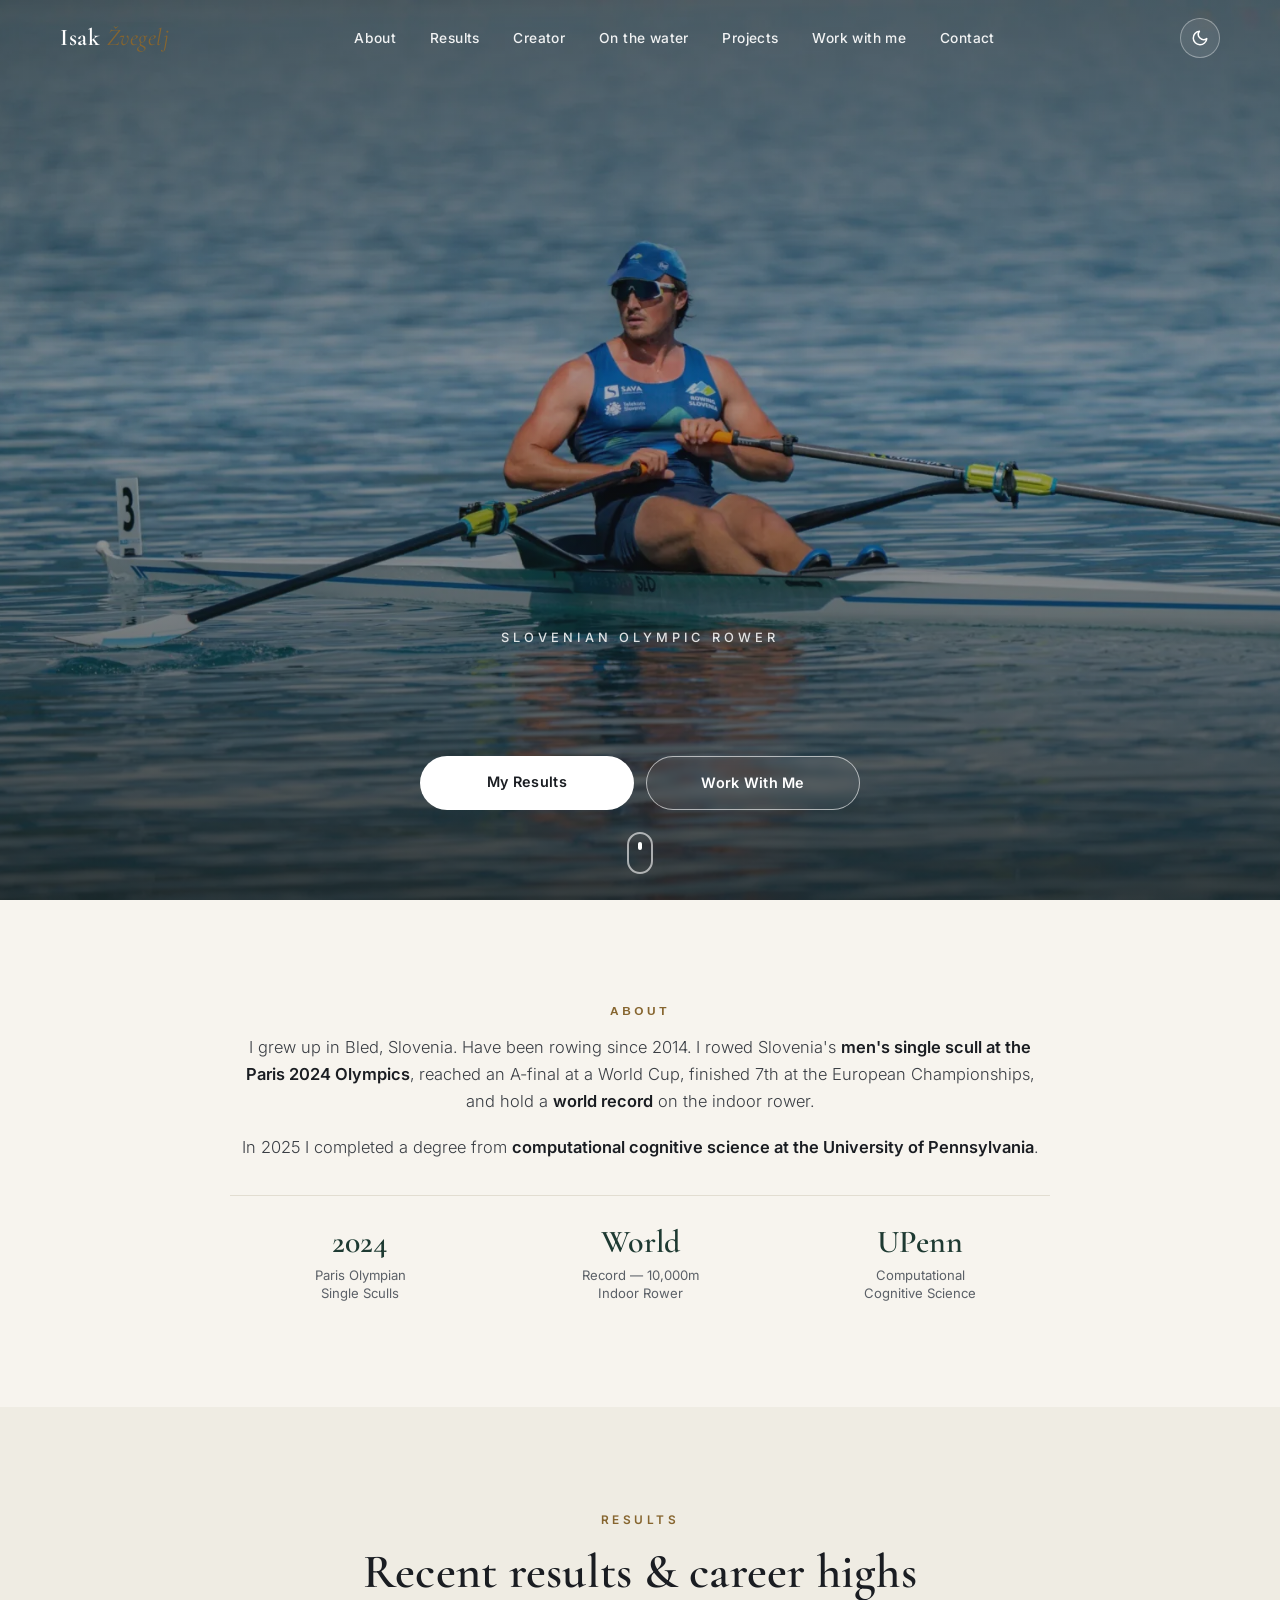
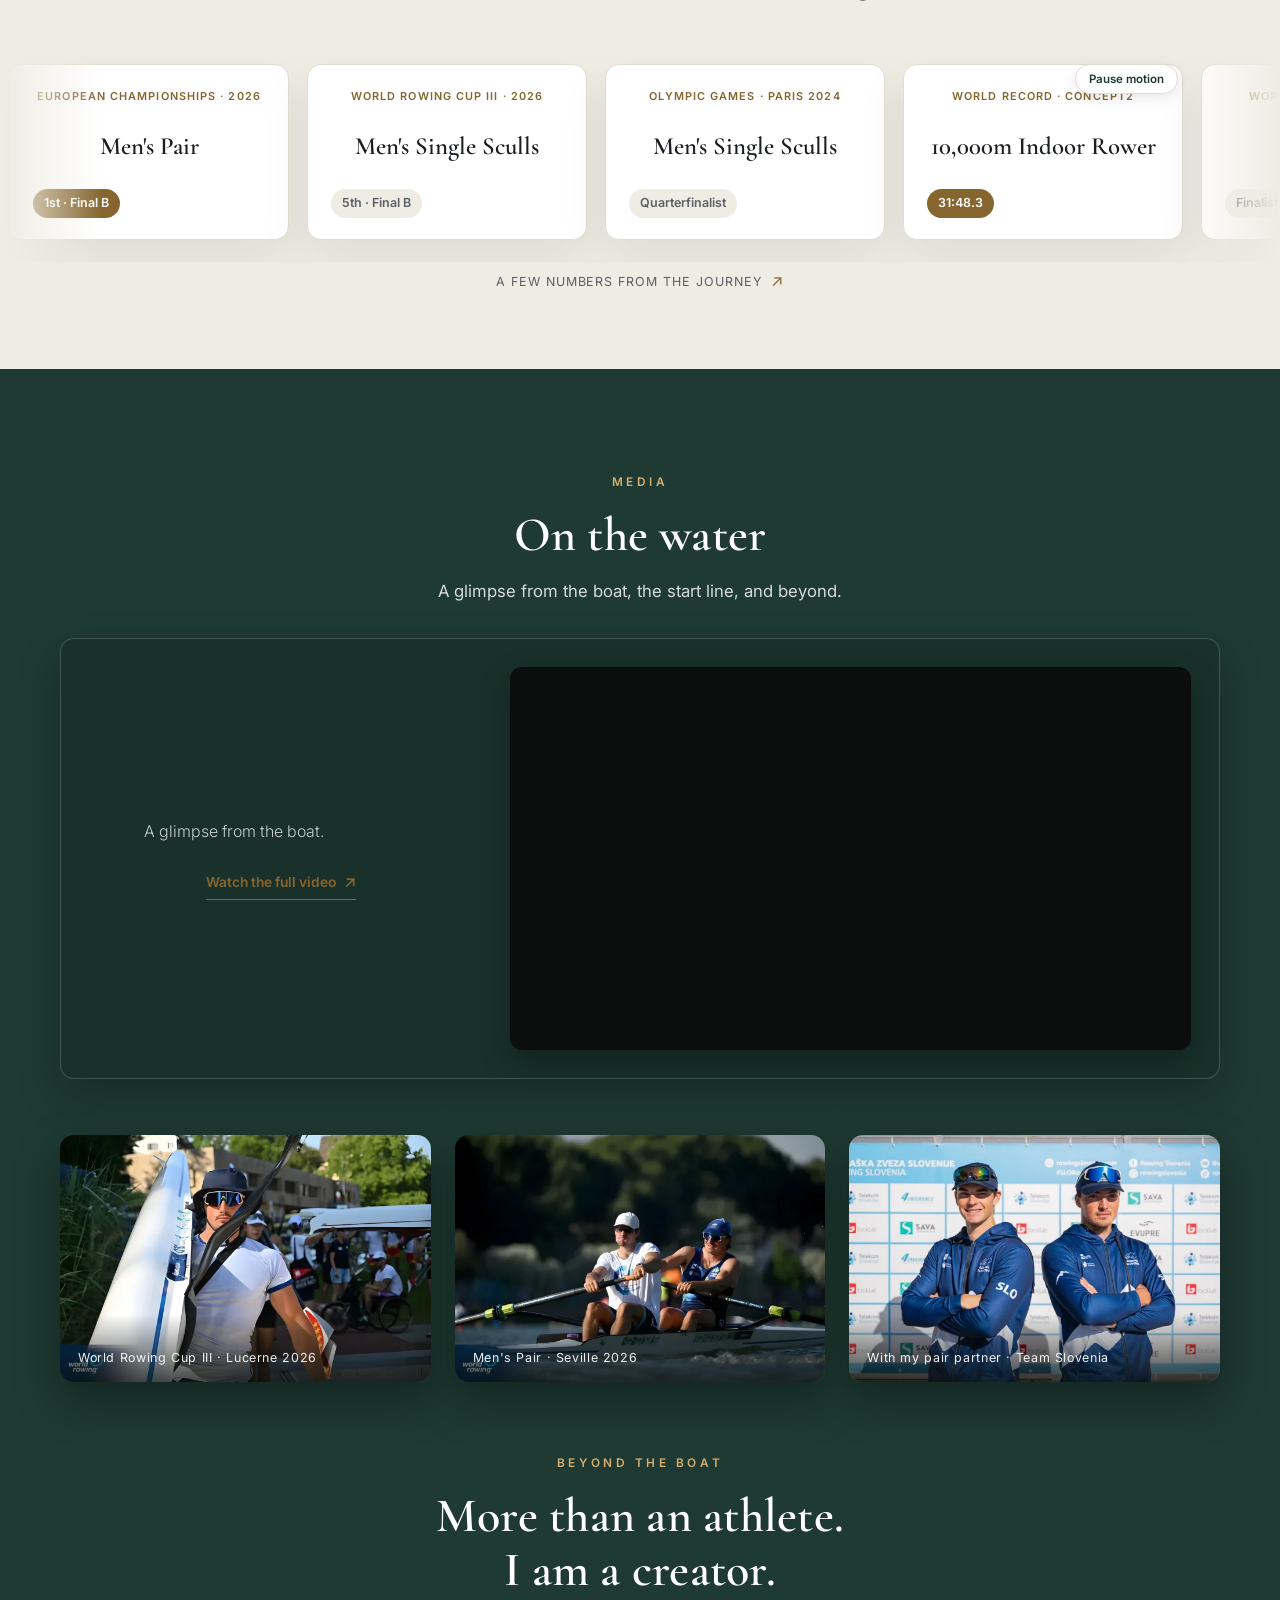
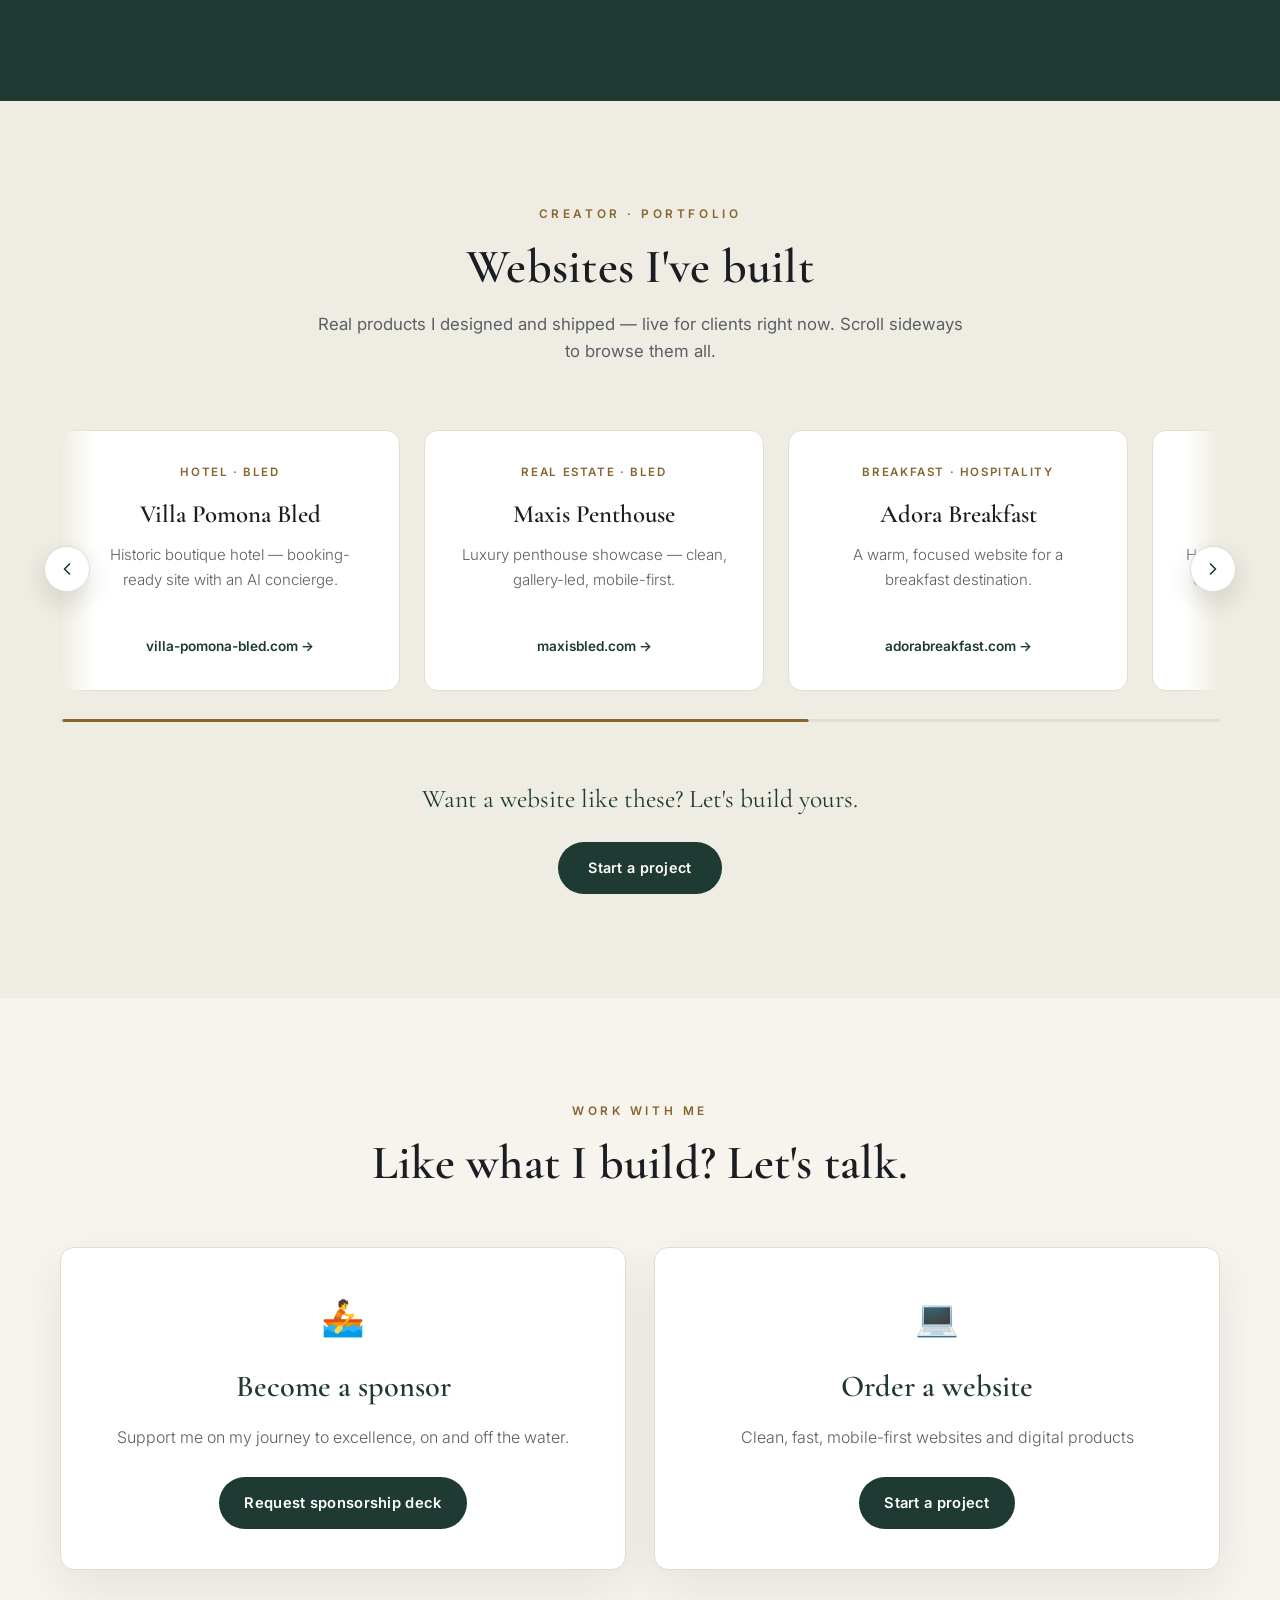
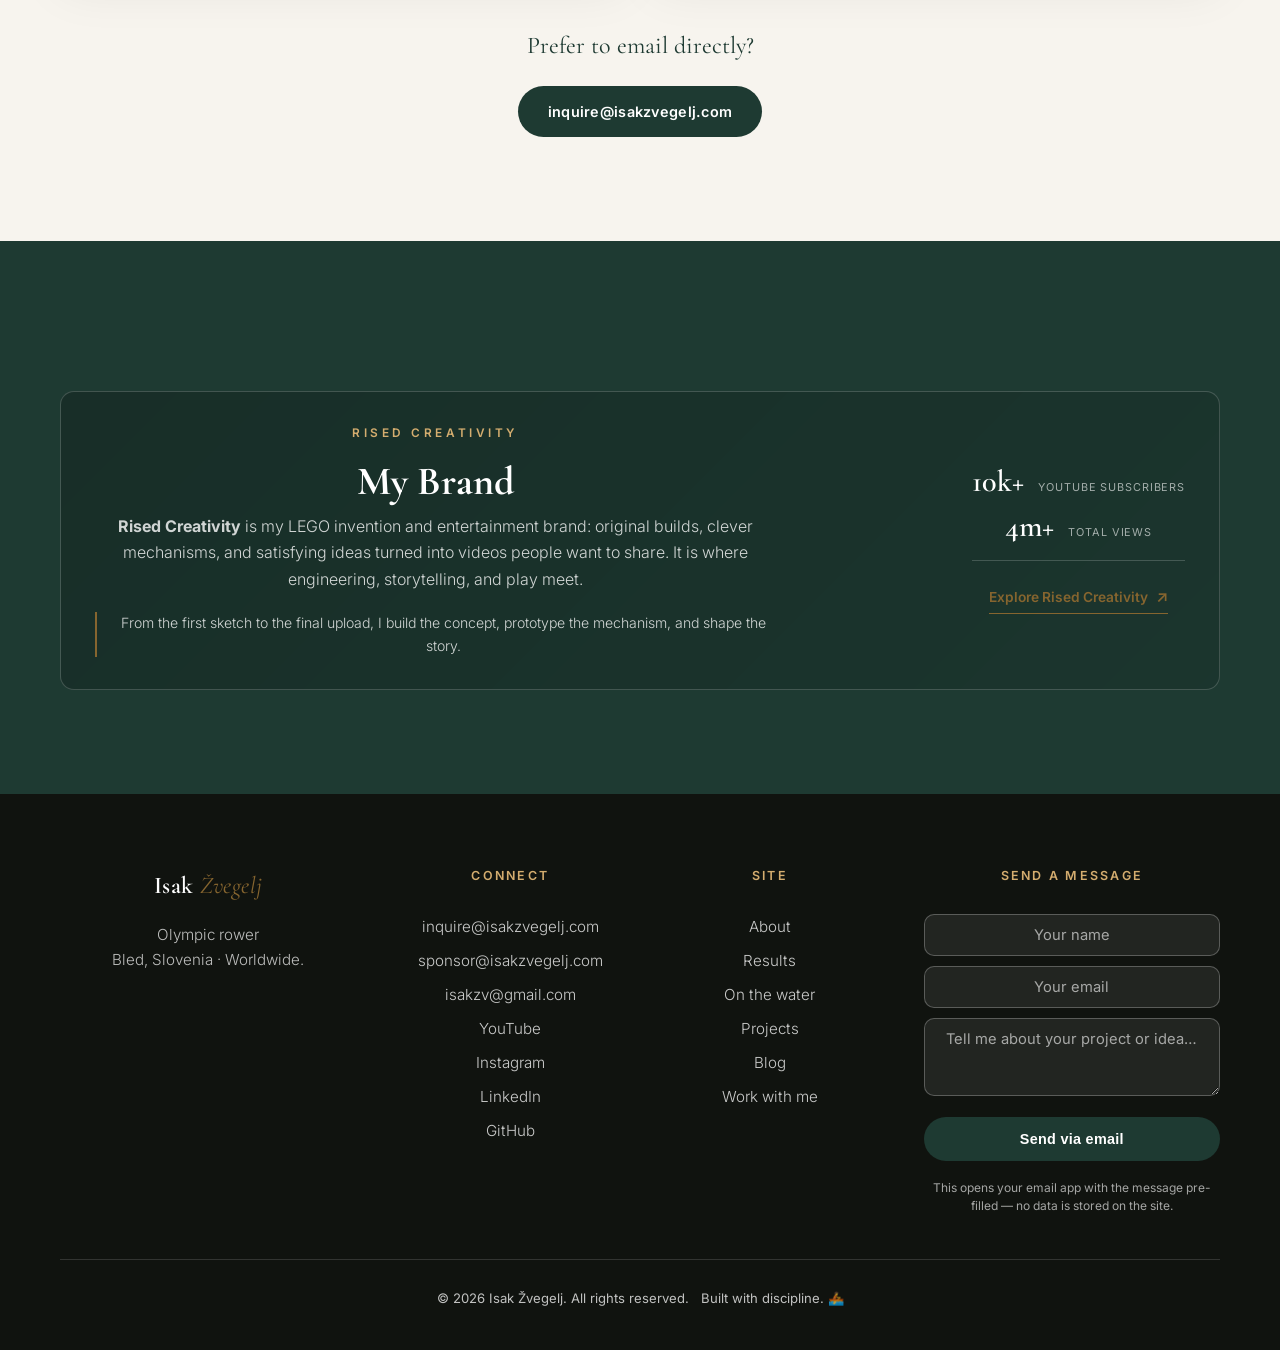
==== index.html @ 70a7868b "Refine responsive site and release workflow" ====
<!DOCTYPE html>
<html lang="en">
<head>
<meta charset="UTF-8">
<meta name="viewport" content="width=device-width, initial-scale=1.0">
<title>Isak Žvegelj — Olympic Rower from Slovenia</title>
<meta name="description" content="Isak Žvegelj is a Slovenian Olympic rower (Paris 2024), world-record holder and computational cognitive science graduate from the University of Pennsylvania. He builds websites and digital products. Follow his results, or hire him to build your website.">
<meta property="og:title" content="Isak Žvegelj — Olympic Rower">
<meta property="og:description" content="Olympic rower, world-record holder, UPenn cognitive science. Building websites and products.">
<meta property="og:type" content="website">
<meta property="og:url" content="https://isakzvegelj.com/">
<meta property="og:image" content="https://isakzvegelj.com/assets/img/social-share.jpg">
<meta property="og:image:type" content="image/jpeg">
<meta property="og:image:width" content="1200">
<meta property="og:image:height" content="630">
<link rel="canonical" href="https://isakzvegelj.com/">
<script type="application/ld+json">
{
  "@context": "https://schema.org",
  "@graph": [
    {
      "@type": "ProfilePage",
      "@id": "https://isakzvegelj.com/#profile",
      "url": "https://isakzvegelj.com/",
      "mainEntity": { "@id": "https://isakzvegelj.com/#isak-zvegelj" }
    },
    {
      "@type": "Person",
      "@id": "https://isakzvegelj.com/#isak-zvegelj",
      "name": "Isak Žvegelj",
      "url": "https://isakzvegelj.com/",
      "image": "https://isakzvegelj.com/assets/img/profile.webp",
      "description": "Isak Žvegelj is a Slovenian Olympic rower, world-record holder and website builder.",
      "jobTitle": "Olympic rower and website builder",
      "nationality": {"@type": "Country", "name": "Slovenia"},
      "alumniOf": {"@type": "CollegeOrUniversity", "name": "University of Pennsylvania"},
      "knowsAbout": [
        "rowing",
        "indoor rowing",
        "website development",
        "computational cognitive science"
      ],
      "sameAs": [
        "https://instagram.com/isakzvegelj",
        "https://linkedin.com/in/isak-zvegelj",
        "https://github.com/Isakzvegelj",
        "https://youtube.com/@RisedCreativity"
      ]
    }
  ]
}
</script>
<meta property="og:image:alt" content="Isak Žvegelj rowing for Slovenia on the water">
<meta property="og:site_name" content="Isak Žvegelj">
<meta name="twitter:card" content="summary_large_image">
<meta name="twitter:title" content="Isak Žvegelj — Olympic Rower">
<meta name="twitter:description" content="Olympic rower, world-record holder from Slovenia.">
<meta name="twitter:image" content="https://isakzvegelj.com/assets/img/social-share.jpg">
<meta name="twitter:image:alt" content="Isak Žvegelj rowing for Slovenia on the water">
<link rel="preload" as="image" href="assets/img/hero.webp" imagesrcset="assets/img/responsive/hero-960.webp 960w, assets/img/responsive/hero-1600.webp 1600w, assets/img/responsive/hero-2400.webp 2400w, assets/img/hero.webp 2880w, assets/img/hero-3840.webp 3840w" imagesizes="100vw" fetchpriority="high">
<link rel="icon" type="image/svg+xml" href="assets/favicon.svg">
<link rel="alternate icon" href="assets/apple-touch-icon.png">
<link rel="apple-touch-icon" href="assets/apple-touch-icon.png">
<link rel="preconnect" href="https://fonts.googleapis.com">
<link rel="preconnect" href="https://fonts.gstatic.com" crossorigin>
<link rel="preconnect" href="https://static.cloudflareinsights.com">
<link href="https://fonts.googleapis.com/css2?family=Cormorant+Garamond:ital,wght@0,400;0,500;0,600;1,400&family=Inter:wght@300;400;500;600&display=swap" rel="stylesheet" media="print" onload="this.media='all'">
<noscript><link rel="stylesheet" href="https://fonts.googleapis.com/css2?family=Cormorant+Garamond:ital,wght@0,400;0,500;0,600;1,400&family=Inter:wght@300;400;500;600&display=swap"></noscript>
<link rel="stylesheet" href="css/site.css?v=media-center-1">
<script>
document.documentElement.classList.add('js');(function(){try{var t=localStorage.getItem('theme');if(!t){t=window.matchMedia&&window.matchMedia('(prefers-color-scheme: dark)').matches?'dark':'light';}if(t==='dark'){document.documentElement.setAttribute('data-theme','dark');}}catch(e){}})();
</script>
<script type="module" src="https://static.cloudflareinsights.com/beacon.min.js" data-cf-beacon='{"token": "cd9b13f3fc134ab98ea0e712d7ef14e2"}'></script>
</head>
<body>
<a class="skip-link" href="#main-content">Skip to content</a>

<header class="site-header" id="siteHeader">
  <div class="container nav-row">
    <a href="#home" class="logo">Isak <span>Žvegelj</span></a>
    <nav class="nav-links" id="navLinks" aria-label="Primary navigation">
      <a href="#about">About</a>
      <a href="#results">Results</a>
      <a href="#creator">Creator</a>
      <a href="#on-the-water">On the water</a>
      <a href="#projects">Projects</a>
      <a href="#work">Work with me</a>
      <a href="#contact">Contact</a>
    </nav>
    <button class="theme-toggle" id="themeToggle" aria-label="Toggle dark mode" aria-pressed="false" title="Toggle dark mode">
      <svg class="icon-moon" viewBox="0 0 24 24" width="18" height="18" fill="none" stroke="currentColor" stroke-width="2" stroke-linecap="round" stroke-linejoin="round"><path d="M21 12.79A9 9 0 1 1 11.21 3 7 7 0 0 0 21 12.79z"></path></svg>
      <svg class="icon-sun" viewBox="0 0 24 24" width="18" height="18" fill="none" stroke="currentColor" stroke-width="2" stroke-linecap="round" stroke-linejoin="round"><circle cx="12" cy="12" r="5"></circle><line x1="12" y1="1" x2="12" y2="3"></line><line x1="12" y1="21" x2="12" y2="23"></line><line x1="4.22" y1="4.22" x2="5.64" y2="5.64"></line><line x1="18.36" y1="18.36" x2="19.78" y2="19.78"></line><line x1="1" y1="12" x2="3" y2="12"></line><line x1="21" y1="12" x2="23" y2="12"></line><line x1="4.22" y1="19.78" x2="5.64" y2="18.36"></line><line x1="18.36" y1="5.64" x2="19.78" y2="4.22"></line></svg>
    </button>
    <button class="nav-toggle" id="navToggle" aria-label="Menu" aria-expanded="false" aria-controls="navLinks">
      <span></span><span></span><span></span>
    </button>
  </div>
</header>

<main id="main-content">
<!-- HERO -->
<section class="hero" id="home">
  <img class="hero-media" src="assets/img/hero.webp" srcset="assets/img/responsive/hero-960.webp 960w, assets/img/responsive/hero-1600.webp 1600w, assets/img/responsive/hero-2400.webp 2400w, assets/img/hero.webp 2880w, assets/img/hero-3840.webp 3840w" sizes="100vw" width="2880" height="1920" alt="Isak Žvegelj rowing for Slovenia on the water" fetchpriority="high" decoding="async">
  <div class="hero-overlay"></div>
  <div class="container hero-content">
    <p class="hero-kicker">Slovenian Olympic Rower</p>
    <h1 class="hero-title">Isak Žvegelj</h1>
    <p class="hero-sub">World-class athlete from Slovenia.</p>
    <div class="hero-actions">
      <a href="#results" class="btn btn-light">My Results</a>
      <a href="#work" class="btn btn-ghost">Work With Me</a>
    </div>
  </div>
  <a class="scroll-cue" href="#about" aria-label="Scroll down"><span></span></a>
</section>

<!-- ABOUT -->
<section class="section" id="about">
  <div class="container about-grid">
    <div class="about-media reveal" id="aboutPortrait" aria-hidden="false">
      <img src="assets/img/profile.webp" srcset="assets/img/responsive/profile-480.webp 480w, assets/img/profile.webp 1152w" sizes="220px" width="1152" height="1440" loading="lazy" decoding="async" alt="Portrait of Isak Žvegelj">
    </div>
    <div class="about-text reveal">
      <button class="about-trigger" id="aboutTrigger" type="button" aria-expanded="false" aria-controls="aboutPortrait">
        <span class="eyebrow">About</span>
      </button>
      <p>I grew up in Bled, Slovenia. Have been rowing since 2014. I rowed Slovenia's <strong>men's single scull at the Paris 2024 Olympics</strong>, reached an A-final at a World Cup, finished 7th at the European Championships, and hold a <strong>world record</strong> on the indoor rower.</p>
      <p>In 2025 I completed a degree from <strong>computational cognitive science at the University of Pennsylvania</strong>. </p>
      <div class="stats-row">
        <div class="stat">
          <span class="stat-num">2024</span>
          <span class="stat-label">Paris Olympian<br>Single Sculls</span>
        </div>
        <div class="stat">
          <span class="stat-num">World</span>
          <span class="stat-label">Record — 10,000m<br>Indoor Rower</span>
        </div>
        <div class="stat">
          <span class="stat-num">UPenn</span>
          <span class="stat-label">Computational<br>Cognitive Science</span>
      </div>
    </div>
  </div>
</section>

<!-- RESULTS -->
<section class="section alt results-section" id="results">
  <div class="container">
    <div class="section-head reveal">
      <p class="eyebrow">Results</p>
      <h2 class="section-title" id="results-heading">Recent results & career highs</h2>
    </div>

    <div class="results-marquee reveal" role="region" aria-labelledby="results-heading" tabindex="0">
       <button class="marquee-toggle" type="button" aria-pressed="false">Pause motion</button>
      <div class="results-marquee-track">
        <div class="results-marquee-set">
          <article class="result-slide"><span class="result-slide-label">European Championships · 2026</span><h3>Men's Pair</h3><span class="result-slide-place gold">1st · Final B</span></article>
          <article class="result-slide"><span class="result-slide-label">World Rowing Cup III · 2026</span><h3>Men's Single Sculls</h3><span class="result-slide-place">5th · Final B</span></article>
          <article class="result-slide"><span class="result-slide-label">Olympic Games · Paris 2024</span><h3>Men's Single Sculls</h3><span class="result-slide-place">Quarterfinalist</span></article>
          <article class="result-slide"><span class="result-slide-label">World Record · Concept2</span><h3>10,000m Indoor Rower</h3><span class="result-slide-place gold">31:48.3</span></article>
          <article class="result-slide"><span class="result-slide-label">World Rowing Cup I · 2026</span><h3>Men's Pair</h3><span class="result-slide-place">Finalist</span></article>
          <article class="result-slide"><span class="result-slide-label">World Olympic Qualification · 2024</span><h3>Men's Single Sculls</h3><span class="result-slide-place">Qualified for Paris</span></article>
        </div>
        <div class="results-marquee-set" aria-hidden="true">
          <article class="result-slide"><span class="result-slide-label">European Championships · 2026</span><h3>Men's Pair</h3><span class="result-slide-place gold">1st · Final B</span></article>
          <article class="result-slide"><span class="result-slide-label">World Rowing Cup III · 2026</span><h3>Men's Single Sculls</h3><span class="result-slide-place">5th · Final B</span></article>
          <article class="result-slide"><span class="result-slide-label">Olympic Games · Paris 2024</span><h3>Men's Single Sculls</h3><span class="result-slide-place">Quarterfinalist</span></article>
          <article class="result-slide"><span class="result-slide-label">World Record · Concept2</span><h3>10,000m Indoor Rower</h3><span class="result-slide-place gold">31:48.3</span></article>
          <article class="result-slide"><span class="result-slide-label">World Rowing Cup I · 2026</span><h3>Men's Pair</h3><span class="result-slide-place">Finalist</span></article>
          <article class="result-slide"><span class="result-slide-label">World Olympic Qualification · 2024</span><h3>Men's Single Sculls</h3><span class="result-slide-place">Qualified for Paris</span></article>
        </div>
      </div>
    </div>
    <p class="results-marquee-note">A few numbers from the journey <span aria-hidden="true">↗</span></p>
  </div>
</section>

<!-- CREATOR -->
<section class="section creator" id="creator">
  <div class="container">
    <div class="section-head media-head reveal">
      <p class="eyebrow">Media</p>
      <h2 class="section-title">On the water</h2>
      <p class="section-intro">A glimpse from the boat, the start line, and beyond.</p>
    </div>
    <div class="rowing-video reveal" id="on-the-water">
      <div class="rowing-video-copy">
        <p>A glimpse from the boat.</p>
        <a class="video-link" href="https://www.youtube.com/watch?v=oYZVvwUoSAQ&amp;t=76s" target="_blank" rel="noopener noreferrer">Watch the full video <span aria-hidden="true">↗</span></a>
      </div>
      <div class="rowing-video-frame">
        <iframe src="https://www.youtube-nocookie.com/embed/oYZVvwUoSAQ?start=76&amp;end=96&amp;rel=0" title="Isak Žvegelj rowing — featured solo shot at 1:16" loading="lazy" allow="accelerometer; autoplay; clipboard-write; encrypted-media; gyroscope; picture-in-picture; web-share" allowfullscreen></iframe>
      </div>
    </div>
    <div class="creator-gallery reveal">
      <figure><img src="assets/img/actionA.webp" srcset="assets/img/responsive/actionA-640.webp 640w, assets/img/actionA.webp 1600w" sizes="(max-width: 520px) 300px, (max-width: 860px) 80vw, 360px" width="1600" height="1066" loading="lazy" decoding="async" alt="Isak at the 2026 World Rowing Cup in Lucerne"><figcaption>World Rowing Cup III · Lucerne 2026</figcaption></figure>
      <figure><img src="assets/img/actionB.webp" srcset="assets/img/responsive/actionB-640.webp 640w, assets/img/actionB.webp 1600w" sizes="(max-width: 520px) 300px, (max-width: 860px) 80vw, 360px" width="1600" height="1066" loading="lazy" decoding="async" alt="Isak (bow) racing the men's pair at the 2026 World Rowing Cup in Seville"><figcaption>Men's Pair · Seville 2026</figcaption></figure>
      <figure><img src="assets/img/slo-pair-press.webp" srcset="assets/img/responsive/slo-pair-press-640.webp 640w, assets/img/slo-pair-press.webp 2000w" sizes="(max-width: 520px) 300px, (max-width: 860px) 80vw, 360px" width="2000" height="1333" loading="lazy" decoding="async" alt="Isak (right) with his pair partner at Team Slovenia press day"><figcaption>With my pair partner · Team Slovenia</figcaption></figure>
    </div>
    <div class="creator-head reveal">
      <p class="eyebrow">Beyond the boat</p>
      <h2 class="section-title">More than an athlete.<br>I am a creator.</h2>
    </div>
  </div>
</section>

<!-- PROJECTS / WEBSITES BUILT -->
<section class="section alt" id="projects">
  <div class="container">
    <div class="section-head reveal">
      <p class="eyebrow">Creator · Portfolio</p>
      <h2 class="section-title">Websites I've built</h2>
      <p class="section-intro">Real products I designed and shipped — live for clients right now. Scroll sideways to browse them all.</p>
    </div>
    <div class="projects-scroller">
      <button class="projects-arrow prev" id="projPrev" type="button" aria-label="Previous project" aria-controls="projectsTrack">
        <svg viewBox="0 0 24 24" width="20" height="20" fill="none" stroke="currentColor" stroke-width="2" stroke-linecap="round" stroke-linejoin="round" aria-hidden="true"><polyline points="15 18 9 12 15 6"></polyline></svg>
      </button>
      <div class="projects-grid" id="projectsTrack" role="region" aria-label="Websites I've built — scroll sideways to browse" tabindex="0">
      <a class="project-card reveal" href="https://villa-pomona-bled.com" target="_blank" rel="noopener noreferrer" aria-label="Visit Villa Pomona Bled website (opens in a new tab)">
        <span class="proj-cat">Hotel · Bled</span>
        <h3>Villa Pomona Bled</h3>
        <p>Historic boutique hotel — booking-ready site with an AI concierge.</p>
        <span class="proj-link">villa-pomona-bled.com →</span>
      </a>
      <a class="project-card reveal" href="https://maxisbled.com" target="_blank" rel="noopener noreferrer" aria-label="Visit Maxis Penthouse website (opens in a new tab)">
        <span class="proj-cat">Real estate · Bled</span>
        <h3>Maxis Penthouse</h3>
        <p>Luxury penthouse showcase — clean, gallery-led, mobile-first.</p>
        <span class="proj-link">maxisbled.com →</span>
      </a>
      <a class="project-card reveal" href="https://adorabreakfast.com/" target="_blank" rel="noopener noreferrer" aria-label="Visit Adora Breakfast website (opens in a new tab)">
        <span class="proj-cat">Breakfast · Hospitality</span>
        <h3>Adora Breakfast</h3>
        <p>A warm, focused website for a breakfast destination.</p>
        <span class="proj-link">adorabreakfast.com →</span>
      </a>
      <a class="project-card reveal" href="https://try.zakistar.com" target="_blank" rel="noopener noreferrer" aria-label="Visit Zakistar website (opens in a new tab)">
        <span class="proj-cat">E-commerce · Slovenia</span>
        <h3>Zakistar</h3>
        <p>Handcrafted pebble flip-flops — a fresh online home for a brand that feels like walking on the beach.</p>
        <span class="proj-link">try.zakistar.com →</span>
      </a>
      <a class="project-card reveal" href="https://book.adorabled.com/" target="_blank" rel="noopener noreferrer" aria-label="Visit Villa Adora Bled website (opens in a new tab)">
        <span class="proj-cat">Hotel · Booking · Lake Bled</span>
        <h3>Villa Adora Bled</h3>
        <p>An 1878 lakeside villa turned luxury hotel — direct-booking site with live availability.</p>
        <span class="proj-link">book.adorabled.com →</span>
      </a>
      </div>
      <button class="projects-arrow next" id="projNext" type="button" aria-label="Next project" aria-controls="projectsTrack">
        <svg viewBox="0 0 24 24" width="20" height="20" fill="none" stroke="currentColor" stroke-width="2" stroke-linecap="round" stroke-linejoin="round" aria-hidden="true"><polyline points="9 18 15 12 9 6"></polyline></svg>
      </button>
    </div>
    <div class="projects-progress" id="projectsProgress" aria-hidden="true"><span id="projectsProgressBar"></span></div>
    <div class="projects-cta reveal">
      <p>Want a website like these? Let's build yours.</p>
      <a href="mailto:inquire@isakzvegelj.com?subject=Website%20project%20-%20Isak%20Zvegelj" class="btn btn-dark">Start a project</a>
    </div>
  </div>
</section>

<!-- WORK WITH ME -->
<section class="section work" id="work">
  <div class="container">
    <div class="section-head reveal">
      <p class="eyebrow">Work with me</p>
      <h2 class="section-title">Like what I build? Let's talk.</h2>
    </div>
    <div class="work-grid">
      <div class="work-card reveal">
        <span class="work-icon">🚣</span>
        <h3>Become a sponsor</h3>
        <p>Support me on my journey to excellence, on and off the water.</p>
        <a class="work-btn mailto" data-email-user="sponsor" data-email-host="isakzvegelj.com" data-email-subject="Sponsorship proposal - Isak Zvegelj" href="mailto:sponsor@isakzvegelj.com?subject=Sponsorship%20proposal%20-%20Isak%20Zvegelj">Request sponsorship deck</a>
      </div>
      <div class="work-card reveal">
        <span class="work-icon">💻</span>
        <h3>Order a website</h3>
        <p>Clean, fast, mobile-first websites and digital products</p>
        <a class="work-btn mailto" data-email-user="inquire" data-email-host="isakzvegelj.com" data-email-subject="Website project - Isak Zvegelj" href="mailto:inquire@isakzvegelj.com?subject=Website%20project%20-%20Isak%20Zvegelj">Start a project</a>
      </div>
    </div>
    <div class="work-email reveal">
      <p>Prefer to email directly? </p>
      <a class="btn btn-dark mailto mailto-self" data-email-user="inquire" data-email-host="isakzvegelj.com" href="mailto:inquire@isakzvegelj.com">[email]</a>
    </div>
  </div>
</section>

<!-- RISED CREATIVITY -->
<section class="section creator" id="rised-creativity">
  <div class="container">
    <article class="rised-card reveal">
      <div class="rised-card-main">
        <p class="eyebrow">Rised Creativity</p>
        <h3>My Brand</h3>
        <p><strong>Rised Creativity</strong> is my LEGO invention and entertainment brand: original builds, clever mechanisms, and satisfying ideas turned into videos people want to share. It is where engineering, storytelling, and play meet.</p>
        <p class="rised-card-note">From the first sketch to the final upload, I build the concept, prototype the mechanism, and shape the story.</p>
      </div>
      <div class="rised-card-side">
        <div class="rised-metrics" aria-label="Rised Creativity audience metrics">
          <div><strong>10k+</strong><span>YouTube subscribers</span></div>
          <div><strong>4m+</strong><span>total views</span></div>
        </div>
        <a class="video-link" href="https://youtube.com/@RisedCreativity" target="_blank" rel="noopener noreferrer">Explore Rised Creativity <span aria-hidden="true">↗</span></a>
      </div>
    </article>
  </div>
</section>
</main>

<!-- CONTACT -->
<footer class="footer" id="contact">
  <div class="container">
    <div class="footer-top">
      <div class="footer-brand">
        <div class="logo">Isak <span>Žvegelj</span></div>
        <p>Olympic rower<br>Bled, Slovenia · Worldwide.</p>
      </div>
      <div class="footer-col">
        <h4>Connect</h4>
        <a class="mailto mailto-self" data-email-user="inquire" data-email-host="isakzvegelj.com" href="mailto:inquire@isakzvegelj.com">[email]</a>
        <a class="mailto mailto-self" data-email-user="sponsor" data-email-host="isakzvegelj.com" href="mailto:sponsor@isakzvegelj.com">[email]</a>
        <a class="mailto mailto-self" data-email-user="isakzv" data-email-host="gmail.com" href="mailto:isakzv@gmail.com">[email]</a>
        <a href="https://youtube.com/@RisedCreativity" target="_blank" rel="nofollow noopener noreferrer">YouTube</a>
        <a href="https://instagram.com/isakzvegelj" target="_blank" rel="nofollow noopener noreferrer">Instagram</a>
        <a href="https://linkedin.com/in/isak-zvegelj" target="_blank" rel="nofollow noopener noreferrer">LinkedIn</a>
        <a href="https://github.com/Isakzvegelj" target="_blank" rel="nofollow noopener noreferrer">GitHub</a>
      </div>
      <div class="footer-col">
        <h4>Site</h4>
        <a href="#about">About</a>
        <a href="#results">Results</a>
        <a href="#on-the-water">On the water</a>
        <a href="#projects">Projects</a>
        <a href="blog/">Blog</a>
        <a href="#work">Work with me</a>
      </div>
      <div class="footer-col footer-col-wide">
        <h4>Send a message</h4>
        <form class="contact-form" id="contactForm" data-email-user="inquire" data-email-host="isakzvegelj.com">
          <div class="cf-hp" aria-hidden="true">
            <label for="cfCompany">Company</label>
            <input type="text" id="cfCompany" name="company" tabindex="-1" autocomplete="off">
          </div>
          <div class="cf-row">
            <label class="sr-only" for="cfName">Your name</label>
            <input type="text" name="name" id="cfName" placeholder="Your name" autocomplete="name" required>
          </div>
          <div class="cf-row">
            <label class="sr-only" for="cfEmail">Your email</label>
            <input type="email" name="email" id="cfEmail" placeholder="Your email" autocomplete="email" required>
          </div>
          <div class="cf-row">
            <label class="sr-only" for="cfMessage">Your message</label>
            <textarea name="message" id="cfMessage" rows="3" placeholder="Tell me about your project or idea…" required></textarea>
          </div>
          <button type="submit" class="btn btn-dark">Send via email</button>
          <p class="cf-error" id="cfError" role="alert" hidden></p>
           <p class="cf-note">This opens your email app with the message pre-filled — no data is stored on the site.</p>
        </form>
      </div>
    </div>
    <div class="footer-bottom">
      <p>© <span id="year"></span> Isak Žvegelj. All rights reserved.</p>
      <p>Built with discipline. 🚣</p>
    </div>
  </div>
</footer>

<script src="js/main.js?v=media-center-1" defer></script>
</body>
</html>
---- css/site.css ----
/* ============ Isak Žvegelj — personal site ============ */
:root{
  --bg:#f7f4ee;
  --bg-alt:#efece3;
  --ink:#1a1d22;
  --muted:#5b6067;
  --green:#1e3a32;
  --green-dark:#17302a;
  --gold:#86652f;
  --line:#e2ddd1;
  --white:#ffffff;
  --serif:'Cormorant Garamond', Georgia, serif;
  --sans:'Inter', -apple-system, BlinkMacSystemFont, sans-serif;
  --shadow:0 18px 50px rgba(26,29,34,.08);
  --radius:14px;
}
/* ---------- Dark mode ---------- */
[data-theme="dark"]{
  --bg:#10130f;
  --bg-alt:#171b15;
  --ink:#f2eee3;
  --muted:#aab0a2;
  --green:#9cc4b3;
  --green-dark:#7cab9a;
  --gold:#d4ad6f;
  --line:#2e342a;
  --white:#1c2019;
  --shadow:0 18px 50px rgba(0,0,0,.55);
}
/* dark-specific overrides for hardcoded colors */
[data-theme="dark"] .site-header.scrolled{background:rgba(16,19,15,.92);}
[data-theme="dark"] .about-text p{color:#d8dccf;}
[data-theme="dark"] .about-text strong{color:var(--ink);}
[data-theme="dark"] .result-desc{color:#d8dccf;}
[data-theme="dark"] .result-event em{color:#949a8c;}
[data-theme="dark"] .creator{background:#0c0f0b;}
[data-theme="dark"] .footer{background:#090b08;}
[data-theme="dark"] .result-medal.gold,
[data-theme="dark"] .result-slide-place.gold{color:#121410;}
[data-theme="dark"] .skip-link{background:#9cc4b3;color:#121410;}
[data-theme="dark"] .stat-num{color:var(--green);}
[data-theme="dark"] .result-card h3,
[data-theme="dark"] .work-card h3,
[data-theme="dark"] .projects-cta p,
[data-theme="dark"] .proj-link,
[data-theme="dark"] .work-cta{color:var(--green);}
[data-theme="dark"] .result-tag{color:var(--green);border-color:var(--green);}
/* keep text-on-dark-background light in dark mode (--white flips dark, so pin it) */
[data-theme="dark"] .hero{color:#f2eee3;}
[data-theme="dark"] .btn-ghost{color:#f2eee3;}
[data-theme="dark"] .creator{color:#e9e8df;}
[data-theme="dark"] .creator-story strong{color:#f2eee3;}
[data-theme="dark"] .footer .logo{color:#f2eee3;}
[data-theme="dark"] .contact-form input,
[data-theme="dark"] .contact-form textarea{color:#f2eee3;}
*{margin:0;padding:0;box-sizing:border-box;}
html{scroll-behavior:smooth;}
body{
  font-family:var(--sans);
  color:var(--ink);
  background:var(--bg);
  line-height:1.65;
  -webkit-font-smoothing:antialiased;
  overflow-x:hidden;
}
img{display:block;max-width:100%;}
a{color:inherit;text-decoration:none;}
.skip-link{position:fixed;top:12px;left:12px;z-index:200;padding:10px 14px;background:var(--green);color:#fff;border-radius:8px;transform:translateY(-160%);transition:transform .2s;}
.skip-link:focus{transform:translateY(0);}
.container{width:min(1160px,92%);margin:0 auto;}
.back-to-top{
  display:none;position:fixed;right:18px;bottom:18px;z-index:90;
  width:44px;height:44px;border:1px solid var(--line);border-radius:50%;
  background:var(--white);color:var(--green);box-shadow:0 8px 24px rgba(26,29,34,.16);
  font-size:1.35rem;line-height:1;cursor:pointer;align-items:center;justify-content:center;
  opacity:0;pointer-events:none;transform:translateY(8px);transition:opacity .25s,transform .25s;
}
.back-to-top.visible{opacity:1;pointer-events:auto;transform:none;}

/* ---------- Header ---------- */
.site-header{
  position:fixed;inset:0 0 auto 0;z-index:100;
  transition:background .3s,border-color .3s,box-shadow .3s;
  border-bottom:1px solid transparent;
  padding:18px 0;
}
.site-header.scrolled{
  background:rgba(247,244,238,.94);
  -webkit-backdrop-filter:blur(10px);
  backdrop-filter:blur(10px);
  border-color:var(--line);
  box-shadow:0 6px 24px rgba(26,29,34,.05);
}
.nav-row{display:flex;align-items:center;justify-content:space-between;}
.logo{
  font-family:var(--serif);font-size:1.5rem;font-weight:600;letter-spacing:.5px;
  color:var(--white);transition:color .3s;text-align:center;
}
.logo span{font-weight:400;font-style:italic;color:var(--gold);}
.site-header.scrolled .logo{color:var(--ink);text-align:center;text-shadow:none;}
.site-header.scrolled .logo span{color:var(--green);}
.nav-links{display:flex;gap:2.1rem;}
.nav-links a{
  font-size:.86rem;font-weight:500;letter-spacing:.03em;color:rgba(255,255,255,.92);
  transition:color .3s,opacity .3s;position:relative;
}
.site-header.scrolled .nav-links a{color:var(--ink);}
.nav-links a::after{
  content:"";position:absolute;left:0;bottom:-6px;width:0;height:2px;background:var(--gold);transition:width .3s;
}
.nav-links a:hover{opacity:.8;}
.nav-links a:hover::after{width:100%;}

/* theme toggle */
.theme-toggle{
  display:flex;align-items:center;justify-content:center;
  width:40px;height:40px;border-radius:50%;border:1px solid rgba(255,255,255,.35);
  background:rgba(255,255,255,.08);cursor:pointer;color:var(--white);
  transition:background .3s,color .3s,border-color .3s,transform .25s;flex:none;
}
.theme-toggle:hover{transform:translateY(-2px);border-color:var(--white);}
.site-header.scrolled .theme-toggle{color:var(--ink);border-color:var(--line);background:transparent;}
.theme-toggle .icon-sun{display:none;}
[data-theme="dark"] .theme-toggle .icon-sun{display:block;}
[data-theme="dark"] .theme-toggle .icon-moon{display:none;}
[data-theme="dark"] .theme-toggle{color:#e8c786;border-color:var(--line);background:transparent;}

/* hamburger */
.nav-toggle{display:none;flex-direction:column;gap:5px;background:none;border:0;cursor:pointer;padding:6px;z-index:101;}
.nav-toggle span{display:block;width:24px;height:2px;background:var(--white);transition:.3s;border-radius:2px;}
.site-header.scrolled .nav-toggle span{background:var(--ink);}
.nav-toggle.open span{background:var(--ink);}
.nav-toggle.open span:nth-child(1){transform:translateY(7px) rotate(45deg);}
.nav-toggle.open span:nth-child(2){opacity:0;}
.nav-toggle.open span:nth-child(3){transform:translateY(-7px) rotate(-45deg);}

/* ---------- Hero ---------- */
.hero{position:relative;min-height:100vh;min-height:100svh;display:flex;align-items:center;justify-content:center;text-align:center;color:var(--white);overflow:hidden;}
.hero-media{position:absolute;inset:0;width:100%;height:100%;object-fit:cover;}
.hero-overlay{position:absolute;inset:0;background:linear-gradient(180deg,rgba(20,24,22,.55) 0%,rgba(20,24,22,.30) 45%,rgba(20,24,22,.78) 100%);}
.hero-content{position:absolute;inset:0;z-index:4;padding:0 24px;}
.hero-title{position:absolute;width:1px;height:1px;padding:0;margin:-1px;overflow:hidden;clip:rect(0,0,0,0);white-space:nowrap;border:0;}
.hero-sub{display:none;}
.hero-kicker{position:absolute;left:24px;right:24px;bottom:230px;margin:0;text-align:center;}
.hero-actions{position:absolute;left:50%;right:auto;bottom:90px;width:min(440px,calc(100% - 48px));transform:translateX(-50%);display:grid;grid-template-columns:1fr 1fr;gap:12px;margin:0;}
.hero-actions .btn{width:100%;padding-left:10px;padding-right:10px;}
.hero-kicker{font-size:.8rem;letter-spacing:.32em;text-transform:uppercase;color:rgba(255,255,255,.85);margin-bottom:30px;font-weight:500;transform:translateY(8px);}
.hero-title{
  font-family:var(--serif);font-weight:600;font-size:clamp(3rem,9vw,6.4rem);line-height:1.02;letter-spacing:.045em;
  text-shadow:0 4px 30px rgba(0,0,0,.4);
}
.hero-sub{margin-top:34px;font-size:clamp(1rem,2.4vw,1.3rem);font-weight:300;color:rgba(255,255,255,.9);line-height:1.7;}
.hero-actions{z-index:4;}
.btn{
  display:inline-block;padding:14px 30px;border-radius:50px;font-size:.9rem;font-weight:600;letter-spacing:.02em;
  transition:transform .25s,background .25s,color .25s,border-color .25s;
}
.btn:hover{transform:translateY(-2px);}
.btn-light{background:var(--white);color:var(--ink);}
.btn-light:hover{background:var(--gold);color:var(--white);}
.btn-ghost{border:1px solid rgba(255,255,255,.6);color:var(--white);background:rgba(255,255,255,.06);-webkit-backdrop-filter:blur(4px);backdrop-filter:blur(4px);}
.btn-ghost:hover{border-color:var(--white);background:rgba(255,255,255,.15);}
.btn-dark{background:var(--green);color:var(--white);}
.btn-dark:hover{background:var(--green-dark);}
.scroll-cue{position:absolute;bottom:26px;left:50%;transform:translateX(-50%);z-index:4;width:26px;height:42px;border:2px solid rgba(255,255,255,.6);border-radius:20px;}
.scroll-cue span{position:absolute;top:8px;left:50%;width:4px;height:8px;margin-left:-2px;background:var(--white);border-radius:4px;animation:cue 1.8s infinite;}
@keyframes cue{0%{opacity:1;transform:translateY(0);}70%{opacity:0;transform:translateY(12px);}100%{opacity:0;}}

/* ---------- Sections ---------- */
.section{padding:104px 0;}
.section.alt{background:var(--bg-alt);}
.section-head{max-width:660px;margin:0 auto 56px;text-align:center;}
.section-title{font-family:var(--serif);font-weight:600;font-size:clamp(1.9rem,4.4vw,3rem);line-height:1.12;letter-spacing:.005em;}
.section-title em{font-style:italic;}
.section-intro{margin-top:16px;color:var(--muted);font-size:1.05rem;}
.eyebrow{font-size:.74rem;letter-spacing:.3em;text-transform:uppercase;color:var(--gold);font-weight:600;margin-bottom:16px;}

/* ---------- About ---------- */
.about-grid{display:block;text-align:center;}
.about-media{border-radius:var(--radius);overflow:hidden;box-shadow:var(--shadow);display:none;}
.about-media.about-visible{display:block;max-width:220px;margin:0 auto 34px;opacity:1;}
.about-media.about-visible img{height:auto !important;object-fit:cover;}
.about-text{max-width:820px;margin:0 auto;text-align:center;}
.about-media img{aspect-ratio:4/5;object-fit:cover;width:100%;height:auto !important;}
.about-text .section-title{margin-bottom:26px;}
.about-trigger{display:block;width:100%;padding:0;border:0;background:none;color:inherit;text-align:inherit;cursor:pointer;}
.about-trigger .eyebrow{display:block;}
.about-trigger .section-title{display:block;}
.about-trigger:focus-visible{outline:3px solid var(--gold);outline-offset:6px;border-radius:4px;}
.about-text p{margin-bottom:18px;color:#3a3e44;font-weight:300;font-size:1.03rem;}
.about-text strong{font-weight:600;color:var(--ink);}
.stats-row{display:grid;grid-template-columns:repeat(auto-fit,minmax(140px,1fr));gap:20px;margin-top:34px;padding-top:30px;border-top:1px solid var(--line);}
.stat-num{display:block;font-family:var(--serif);font-size:2rem;font-weight:600;color:var(--green);line-height:1;}
.stat-label{display:block;margin-top:8px;font-size:.82rem;color:var(--muted);line-height:1.4;}

/* ---------- Results ---------- */
.results-grid{display:grid;grid-template-columns:1fr 1fr;gap:28px;}
.result-card{
  background:var(--white);border:1px solid var(--line);border-radius:var(--radius);padding:36px 36px 30px;
  box-shadow:var(--shadow);
}
.result-card h3{font-family:var(--serif);font-size:1.55rem;font-weight:600;margin-bottom:24px;color:var(--green);}
.result-list{list-style:none;}
.result-list li{padding:18px 0;border-top:1px solid var(--line);}
.result-list li:first-child{border-top:0;}
.result-event{display:block;font-size:.8rem;color:var(--muted);margin-bottom:6px;}
.result-event em{font-style:italic;color:#9aa0a7;}
.result-line{display:flex;align-items:center;justify-content:space-between;font-size:1.02rem;}
.result-medal{font-size:.74rem;font-weight:600;background:var(--bg-alt);color:var(--muted);padding:4px 12px;border-radius:20px;white-space:nowrap;}
.result-medal.gold{background:var(--gold);color:var(--white);}
.result-tag{display:inline-block;font-size:.7rem;font-weight:600;letter-spacing:.08em;text-transform:uppercase;color:var(--green);border:1px solid var(--green);padding:3px 10px;border-radius:20px;margin-bottom:8px;}
.result-desc{margin-top:6px;color:#3a3e44;font-size:.96rem;line-height:1.55;}

/* ---------- Results marquee ---------- */
.results-marquee{
  position:relative;margin:0 calc(50% - 50vw);overflow:hidden;
  -webkit-mask-image:linear-gradient(90deg,transparent 0,#000 8%,#000 92%,transparent 100%);
  mask-image:linear-gradient(90deg,transparent 0,#000 8%,#000 92%,transparent 100%);
}
.results-marquee-track{display:flex;width:max-content;animation:results-drift 42s linear infinite;}
.marquee-toggle{position:absolute;right:8%;top:8px;z-index:3;border:1px solid var(--line);border-radius:999px;background:var(--white);color:var(--green);padding:7px 13px;font:600 .72rem var(--sans);cursor:pointer;box-shadow:0 4px 14px rgba(26,29,34,.1);}
.marquee-toggle:hover{border-color:var(--gold);}
.results-marquee.paused .results-marquee-track{animation-play-state:paused;}
.results-marquee-set{display:flex;gap:18px;padding:8px 9px 22px;}
.result-slide{
  width:280px;min-height:176px;display:flex;flex-direction:column;justify-content:space-between;
  padding:24px 23px 21px;background:var(--white);border:1px solid var(--line);border-radius:var(--radius);
  box-shadow:var(--shadow);transition:transform .3s,border-color .3s,box-shadow .3s;
}
.result-slide:hover,.result-slide:focus-within{transform:translateY(-6px);border-color:var(--gold);box-shadow:0 22px 50px rgba(26,29,34,.14);}
.result-slide-label{font-size:.68rem;letter-spacing:.1em;text-transform:uppercase;color:var(--gold);font-weight:600;line-height:1.45;}
.result-slide h3{margin:0;font-family:var(--serif);font-size:1.55rem;line-height:1.1;font-weight:600;color:var(--ink);}
.result-slide-place{align-self:flex-start;font-size:.78rem;font-weight:600;color:var(--muted);background:var(--bg-alt);padding:4px 11px;border-radius:20px;}
.result-slide-place.gold{background:var(--gold);color:#fff;}
.results-marquee:hover .results-marquee-track,.results-marquee:focus-within .results-marquee-track{animation-play-state:paused;}
.results-section{padding-bottom:76px;}
.results-marquee-note{margin-top:5px;text-align:center;color:var(--muted);font-size:.78rem;letter-spacing:.08em;text-transform:uppercase;}
.results-marquee-note span{color:var(--gold);font-size:1rem;margin-left:4px;}
@keyframes results-drift{from{transform:translateX(-50%);}to{transform:translateX(0);}}

/* ---------- Creator ---------- */
.creator{background:var(--green);color:var(--white);}
.creator .eyebrow{color:#d4ad6f;}
.creator .section-intro,.creator p{color:rgba(255,255,255,.82);}
.creator-head{margin-bottom:34px;}
.creator-story{max-width:760px;font-weight:300;font-size:1.1rem;}
.creator-story p{margin-bottom:18px;}
.creator-story strong{color:var(--white);font-weight:600;}
.rised-card{display:flex;align-items:end;justify-content:space-between;gap:42px;margin-top:46px;padding:32px 34px;border:1px solid rgba(255,255,255,.18);border-radius:var(--radius);background:linear-gradient(135deg,rgba(0,0,0,.2),rgba(0,0,0,.08));}
.rised-card-main{max-width:720px;}
.rised-card h3{font-family:var(--serif);font-size:clamp(1.7rem,3.5vw,2.5rem);line-height:1.08;margin-bottom:10px;}
.rised-card p:not(.eyebrow){max-width:680px;color:rgba(255,255,255,.8);font-weight:300;}
.rised-card-note{font-size:.88rem;line-height:1.6;border-left:2px solid var(--gold);padding-left:14px;margin-top:20px;}
.rised-card-side{min-width:185px;display:flex;flex-direction:column;align-items:flex-start;gap:22px;}
.rised-metrics{display:grid;gap:14px;width:100%;padding-bottom:18px;border-bottom:1px solid rgba(255,255,255,.18);}
.rised-metrics div{display:flex;align-items:baseline;justify-content:space-between;gap:14px;}
.rised-metrics strong{font-family:var(--serif);font-size:1.9rem;font-weight:600;color:var(--white);line-height:1;}
.rised-metrics span{font-size:.68rem;letter-spacing:.08em;text-transform:uppercase;text-align:right;color:rgba(255,255,255,.6);}
.rised-card .video-link{flex:none;margin-top:0;}
.media-head{margin-bottom:32px;}
.rowing-video{display:grid;grid-template-columns:.72fr 1.28fr;gap:38px;align-items:center;margin-top:0;padding:28px;border:1px solid rgba(255,255,255,.18);border-radius:var(--radius);background:rgba(0,0,0,.14);box-shadow:0 18px 44px rgba(0,0,0,.22);}
.rowing-video-copy h3{font-family:var(--serif);font-size:clamp(1.8rem,3.6vw,2.7rem);line-height:1.08;font-weight:600;margin-bottom:14px;}
.rowing-video-copy > p:not(.eyebrow){color:rgba(255,255,255,.76);font-weight:300;font-size:1rem;max-width:290px;}
.video-link{display:inline-block;margin-top:24px;color:var(--gold);font-size:.86rem;font-weight:600;border-bottom:1px solid var(--gold);padding-bottom:4px;}
.video-link span{margin-left:5px;font-size:1rem;}
.rowing-video-frame{position:relative;overflow:hidden;border-radius:calc(var(--radius) - 2px);background:#0b0e0c;aspect-ratio:16/9;box-shadow:0 12px 30px rgba(0,0,0,.28);}
.rowing-video-frame iframe{position:absolute;inset:0;width:100%;height:100%;border:0;}
.creator-gallery{display:grid;grid-template-columns:repeat(auto-fit,minmax(300px,1fr));gap:24px;margin-top:56px;}
.creator-gallery + .creator-head{margin-top:72px;margin-bottom:0;}
.creator-gallery figure{border-radius:var(--radius);overflow:hidden;position:relative;box-shadow:0 18px 44px rgba(0,0,0,.35);}
.creator-gallery img{width:100%;height:auto !important;aspect-ratio:3/2;object-fit:cover;}
.creator-gallery figcaption{position:absolute;left:0;right:0;bottom:0;padding:34px 18px 14px;font-size:.78rem;letter-spacing:.05em;color:rgba(255,255,255,.92);background:linear-gradient(180deg,transparent,rgba(10,14,12,.75));}

/* ---------- Projects (horizontal left-to-right rail) ---------- */
.projects-scroller{position:relative;}
.projects-grid{
  display:flex;gap:24px;
  overflow-x:auto;
  overscroll-behavior-x:contain;
  -webkit-overflow-scrolling:touch;
  scroll-snap-type:x proximity;
  padding:8px 4px 26px; /* room for hover lift + shadow so nothing clips */
  scrollbar-width:none;
  -webkit-mask-image:linear-gradient(90deg,transparent 0,#000 3%,#000 97%,transparent 100%);
  mask-image:linear-gradient(90deg,transparent 0,#000 3%,#000 97%,transparent 100%);
}
.projects-grid::-webkit-scrollbar{display:none;}
.projects-grid:focus-visible{outline:3px solid var(--gold);outline-offset:4px;border-radius:var(--radius);}
.project-card{
  flex:0 0 min(340px,82vw);min-height:220px;display:flex;flex-direction:column;
  scroll-snap-align:start;
  background:var(--white);border:1px solid var(--line);border-radius:var(--radius);padding:32px;
  transition:transform .3s,box-shadow .3s,border-color .3s;
}
.project-card:hover,.project-card:focus-visible{transform:translateY(-6px);box-shadow:var(--shadow);border-color:var(--gold);}
.project-card:focus-visible{outline:3px solid var(--gold);outline-offset:4px;}
.proj-cat{font-size:.72rem;letter-spacing:.14em;text-transform:uppercase;color:var(--gold);font-weight:600;}
.project-card h3{font-family:var(--serif);font-size:1.55rem;font-weight:600;margin:12px 0 8px;}
.project-card p{color:var(--muted);font-size:.94rem;font-weight:300;}
.proj-link{display:inline-block;margin-top:auto;padding-top:18px;font-size:.85rem;font-weight:600;color:var(--green);}
/* rail arrows */
.projects-arrow{
  position:absolute;top:50%;transform:translateY(-50%);z-index:5;
  width:46px;height:46px;border-radius:50%;
  display:flex;align-items:center;justify-content:center;
  border:1px solid var(--line);background:var(--white);color:var(--green);
  box-shadow:0 10px 26px rgba(26,29,34,.14);cursor:pointer;
  transition:opacity .25s,border-color .25s,color .25s,background .25s,transform .25s;
}
.projects-arrow.prev{left:-16px;}
.projects-arrow.next{right:-16px;}
.projects-arrow:hover:not(:disabled){border-color:var(--gold);color:var(--gold);background:var(--bg-alt);}
.projects-arrow:focus-visible{outline:3px solid var(--gold);outline-offset:3px;}
.projects-arrow:disabled{opacity:.28;cursor:default;}
.projects-arrow:active:not(:disabled){transform:translateY(-50%) scale(.94);}
/* rail progress */
.projects-progress{position:relative;height:3px;margin-top:2px;border-radius:99px;background:var(--line);overflow:hidden;}
.projects-progress.hidden{display:none;}
.projects-progress span{
  position:absolute;top:0;left:0;height:100%;width:100%;
  background:var(--gold);border-radius:99px;
  transform-origin:left center;
}
.projects-cta{text-align:center;margin-top:56px;}
.projects-cta p{font-family:var(--serif);font-size:1.6rem;color:var(--green);margin-bottom:22px;}

/* ---------- Work with me ---------- */
.work-grid{display:grid;grid-template-columns:1fr 1fr;gap:28px;}
.work-card{
  background:var(--white);border:1px solid var(--line);border-radius:var(--radius);padding:40px;box-shadow:var(--shadow);
  display:flex;flex-direction:column;
}
.work-icon{font-size:2.2rem;}
.work-card h3{font-family:var(--serif);font-size:1.9rem;font-weight:600;margin:16px 0 12px;color:var(--green);}
.work-card p{color:var(--muted);font-weight:300;font-size:1rem;flex:1;}
.work-cta{display:inline-block;margin-top:26px;font-weight:600;font-size:.9rem;color:var(--green);border-bottom:2px solid var(--gold);padding-bottom:3px;width:fit-content;transition:color .25s;}
.work-cta:hover{color:var(--gold);}
.work-btn{
  display:inline-block;margin-top:26px;padding:13px 24px;border-radius:50px;
  background:var(--green);color:var(--white);font-weight:600;font-size:.92rem;letter-spacing:.02em;
  border:1px solid transparent;width:fit-content;transition:transform .25s,background .25s,color .25s,border-color .25s;
}
.work-btn:hover{transform:translateY(-2px);background:var(--green-dark);}
.work-sub{margin:10px 0 0;font-size:.85rem;color:var(--muted);font-weight:300;letter-spacing:.01em;flex:0 0 auto;}
[data-theme="dark"] .work-btn{color:#121410;}
[data-theme="dark"] .work-btn:hover{background:var(--gold);color:#121410;}
.work-email{text-align:center;margin-top:56px;}
.work-email p{font-family:var(--serif);font-size:1.5rem;color:var(--green);margin-bottom:20px;}
[data-theme="dark"] .work-email p{color:var(--ink);}

/* ---------- Footer ---------- */
.footer{background:#10130f;color:rgba(255,255,255,.85);padding:72px 0 40px;}
.footer .logo{color:var(--white);}
.footer-top{display:grid;grid-template-columns:1.4fr 1fr 1fr 1.4fr;gap:48px;padding-bottom:44px;border-bottom:1px solid rgba(255,255,255,.14);}
.footer-brand p{margin-top:16px;font-weight:300;font-size:.95rem;color:rgba(255,255,255,.72);}
.footer-col h4{font-size:.78rem;letter-spacing:.18em;text-transform:uppercase;color:#d4ad6f;margin-bottom:18px;font-weight:600;}
.footer-col{display:flex;flex-direction:column;gap:9px;}
.footer-col a{font-size:.95rem;font-weight:300;transition:color .25s;color:rgba(255,255,255,.78);}
.footer-col a:hover{color:var(--gold);}
.footer-col-wide{display:flex;flex-direction:column;}
.contact-form{display:flex;flex-direction:column;gap:10px;}
.sr-only{position:absolute;width:1px;height:1px;padding:0;margin:-1px;overflow:hidden;clip:rect(0,0,0,0);white-space:nowrap;border:0;}
.contact-form input,.contact-form textarea{
  width:100%;padding:11px 14px;border-radius:10px;border:1px solid rgba(255,255,255,.25);
  background:rgba(255,255,255,.08);color:var(--white);font-family:var(--sans);font-size:.92rem;resize:vertical;
  transition:border-color .25s;
}
.contact-form input::placeholder,.contact-form textarea::placeholder{color:rgba(255,255,255,.6);}
.contact-form input:focus,.contact-form textarea:focus{outline:none;border-color:var(--gold);}
:where(a,button,input,textarea):focus-visible{outline:3px solid var(--gold);outline-offset:4px;}
.contact-form .btn{margin-top:4px;border:0;cursor:pointer;text-align:center;}
.contact-form .btn:hover{transform:translateY(-1px);}
.cf-error{margin-top:4px;font-size:.8rem;color:#ffb4ab;line-height:1.4;}
.cf-note{margin-top:8px;font-size:.75rem;color:rgba(255,255,255,.62);line-height:1.5;}
/* Honeypot — hidden from humans & screen readers, invisible to bots that read CSS/DOM */
.cf-hp{position:absolute !important;left:-9999px !important;width:1px;height:1px;overflow:hidden;opacity:0;pointer-events:none;}
.cf-hp *{font-size:0;}
.footer-bottom{display:flex;justify-content:center;flex-wrap:wrap;gap:12px;padding-top:28px;font-size:.82rem;color:rgba(255,255,255,.74);text-align:center;}

/* ---------- Reveal animation ---------- */
html.js .reveal{opacity:0;transform:translateY(28px);transition:opacity .8s ease,transform .8s ease;}
html.js .reveal.visible{opacity:1;transform:none;}
section[id],footer[id]{scroll-margin-top:96px;}

/* ---------- Blog / subpages ---------- */
body.subpage{background:var(--bg);}
body.subpage .site-header{background:rgba(247,244,238,.94);border-bottom:1px solid var(--line);box-shadow:0 4px 18px rgba(26,29,34,.04);}
body.subpage .site-header .logo{color:var(--ink);}
body.subpage .site-header .nav-links a{color:var(--ink);}
body.subpage .site-header .nav-links a.active{color:var(--gold);}
body.subpage .site-header .nav-links a.active::after{width:100%;}
body.subpage .site-header .theme-toggle{color:var(--ink);border-color:var(--line);background:transparent;}
body.subpage .site-header .nav-toggle span{background:var(--ink);}
[data-theme="dark"] body.subpage .site-header{background:rgba(16,19,15,.94);border-color:var(--line);}
[data-theme="dark"] body.subpage .site-header .logo,
[data-theme="dark"] body.subpage .site-header .nav-links a,
[data-theme="dark"] body.subpage .site-header .theme-toggle,
[data-theme="dark"] body.subpage .site-header .nav-toggle span{color:var(--ink);}
[data-theme="dark"] body.subpage .nav-links a{color:var(--ink);}
[data-theme="dark"] body.subpage .nav-links a.active{color:var(--gold);}

.page-wrap{padding-top:92px;min-height:80vh;}
.page-hero{padding:56px 0 20px;}
body.subpage .page-hero h1{
  font-family:var(--serif);font-weight:600;font-size:clamp(2rem,5vw,3.4rem);line-height:1.08;letter-spacing:.005em;margin-bottom:14px;
}
body.subpage .page-lead{color:var(--muted);font-size:1.1rem;font-weight:300;max-width:640px;}

.blog-section{padding-top:40px;padding-bottom:100px;}
.posts-list{display:grid;grid-template-columns:1fr;gap:22px;max-width:760px;}
.blog-empty{color:var(--muted);font-style:italic;padding:20px 0;}
.blog-empty p + p{margin-top:10px;}
.blog-empty a{color:var(--green);font-style:normal;border-bottom:1px solid var(--gold);}

.post-card{
  display:block;background:var(--white);border:1px solid var(--line);border-radius:var(--radius);padding:30px 32px;
  box-shadow:var(--shadow);border-left:4px solid var(--gold);
  transition:transform .3s,box-shadow .3s,border-color .3s;
}
.post-card:hover{transform:translateY(-4px);box-shadow:0 24px 60px rgba(26,29,34,.12);}
body.subpage .post-card h2{font-family:var(--serif);font-weight:600;font-size:1.7rem;margin:12px 0 6px;color:var(--ink);line-height:1.15;}
.post-tag{display:inline-block;font-size:.68rem;font-weight:600;letter-spacing:.1em;text-transform:uppercase;color:var(--green);border:1px solid var(--green);padding:3px 11px;border-radius:20px;}
body.subpage .post-date{font-size:.82rem;color:var(--muted);margin:2px 0 12px;}
body.subpage .post-excerpt{color:var(--muted);font-weight:300;font-size:.98rem;margin-bottom:16px;}
body.subpage .post-more{font-size:.85rem;font-weight:600;color:var(--green);}

/* single post */
.post-hero{border-bottom:1px solid var(--line);padding:44px 0 40px;margin-bottom:8px;}
.back-link{margin-bottom:26px;}
.back-link a{font-size:.86rem;font-weight:500;color:var(--green);border-bottom:2px solid var(--gold);padding-bottom:2px;}
.back-link.bottom{margin-top:40px;}
.post-body{padding-top:30px;}
body.subpage .post-hero h1{font-size:clamp(1.9rem,4.6vw,3rem);max-width:820px;margin-bottom:12px;}
.prose{max-width:720px;font-weight:300;font-size:1.06rem;color:var(--ink);}
.prose p{margin-bottom:20px;line-height:1.75;}
.prose h2{font-family:var(--serif);font-weight:600;font-size:1.75rem;margin:38px 0 14px;color:var(--ink);}
.prose h3{font-family:var(--serif);font-weight:600;font-size:1.35rem;margin:30px 0 10px;color:var(--ink);}
.prose a{color:var(--green);border-bottom:1px solid var(--gold);}
.prose strong{font-weight:600;}
.prose ul,.prose ol{margin:0 0 20px 1.4em;line-height:1.75;}
.prose li{margin-bottom:8px;}
.prose img{border-radius:var(--radius);margin:22px 0;box-shadow:var(--shadow);}
.prose blockquote{border-left:4px solid var(--gold);padding-left:20px;font-style:italic;color:var(--muted);margin:0 0 20px;}
.prose code{background:var(--bg-alt);border:1px solid var(--line);border-radius:6px;padding:2px 7px;font-size:.9em;font-family:monospace;}
[data-theme="dark"] .prose code{background:#22281f;color:#d8dccf;}
.prose pre{background:var(--green);color:var(--white);border-radius:var(--radius);padding:22px;overflow-x:auto;margin:0 0 20px;}
.prose pre code{background:transparent;border:0;padding:0;color:inherit;}

@media(max-width:860px){
  body.subpage .site-header .logo,
  body.subpage .site-header .nav-links a{color:var(--ink);}
}

/* ---------- Responsive ---------- */
@media(max-width:860px){
  html.menu-open,body.menu-open{overflow:hidden;overscroll-behavior:none;}
  .hero-kicker{bottom:210px;}
  .logo{font-size:1.7rem;text-shadow:0 2px 14px rgba(0,0,0,.65);}
  .logo span{color:#f0c778;text-shadow:0 2px 12px rgba(0,0,0,.55);}
  .about-trigger{cursor:pointer;}
  .section-head,.about-text,.creator-head,.creator-story,.projects-cta,.project-card,.work-card,.work-email,.rowing-video-copy,.rised-card,.footer-brand,.footer-col{text-align:center;}
  .about-text .stats-row{justify-items:center;}
  .rowing-video-copy > p:not(.eyebrow){margin-left:auto;margin-right:auto;}
  .work-btn,.proj-link{margin-left:auto;margin-right:auto;}
  .rised-card{align-items:center;}
  .rised-card-side{align-items:center;}
  .footer-col{align-items:center;}
  .contact-form input,.contact-form textarea{text-align:center;}
  .rised-metrics div{justify-content:center;}
  .results-section{padding-bottom:54px;}
  .nav-links{
    position:fixed;inset:0;height:100dvh;overflow-y:auto;overscroll-behavior:contain;-webkit-overflow-scrolling:touch;
    background:var(--bg);flex-direction:column;align-items:center;justify-content:center;
    gap:2rem;transform:translateX(100%);visibility:hidden;transition:transform .35s ease,visibility 0s linear .35s;z-index:100;
  }
  .nav-links.open{transform:translateX(0);visibility:visible;transition-delay:0s;}
  .nav-links a{color:var(--ink)!important;font-size:1.3rem;font-family:var(--serif);}
  .nav-links .theme-toggle{color:var(--ink);border-color:var(--line);background:transparent;margin-top:.5rem;}
  .nav-toggle{display:flex;}
  .about-grid{grid-template-columns:1fr;gap:40px;}
  .about-media{max-width:460px;margin:0 auto;}
  .results-grid,.work-grid{grid-template-columns:1fr;}
  .rowing-video{grid-template-columns:1fr;gap:26px;}
  .rised-card{flex-direction:column;align-items:flex-start;gap:28px;padding:26px 22px;}
  .rised-card-side{width:100%;min-width:0;}
  .creator-gallery{grid-template-columns:1fr;}
  .footer-top{grid-template-columns:1fr 1fr;}
  .footer-col-wide{grid-column:1 / -1;}
  .back-to-top{display:flex;}
  /* Scroll perf: the per-frame GPU blur behind the fixed header is the main
     mobile scroll-lag source; a near-opaque paint looks almost identical. */
  .site-header.scrolled{
    -webkit-backdrop-filter:none;backdrop-filter:none;
    background:rgba(247,244,238,.98);
  }
  [data-theme="dark"] .site-header.scrolled{background:rgba(16,19,15,.98);}
  .btn-ghost{-webkit-backdrop-filter:none;backdrop-filter:none;background:rgba(255,255,255,.12);}
}
@media(min-width:861px){
  .hero-content{transform:none;}
  .section-head,.about-text,.creator-head,.creator-story,.projects-cta,.project-card,.work-card,.work-email,.rowing-video-copy,.rised-card,.footer-brand,.footer-col,.result-slide{text-align:center;}
  .about-text .stats-row{justify-items:center;}
  .work-btn,.proj-link{margin-left:auto;margin-right:auto;}
  .rised-card{align-items:center;}
  .rised-card-side{align-items:center;}
  .footer-col{align-items:center;}
  .contact-form input,.contact-form textarea{text-align:center;}
  .rised-metrics div{justify-content:center;}
}
@media(max-width:860px){
  .results-marquee{overflow-x:auto;-webkit-mask-image:none;mask-image:none;padding-bottom:6px;}
  .results-marquee-track{animation:none;transform:none;}
  .results-marquee-set[aria-hidden="true"]{display:none;}
  .marquee-toggle{display:none;} /* touch scrolling replaces animated motion */
  .projects-arrow{display:none;} /* touch swipe takes over */
}
@media(max-width:520px){
  .marquee-toggle{right:5%;}
  .section{padding:76px 0;}
  .about-media{max-width:220px;}
  .creator-gallery{max-width:300px;margin-left:auto;margin-right:auto;}
  .footer-top{grid-template-columns:1fr;gap:36px;}
  .project-card{padding:28px 22px;}
  .result-card,.work-card{padding:28px 22px;}
}
@media(prefers-reduced-motion:reduce){
  .skip-link{transition:none;}
  html{scroll-behavior:auto;}
  *,*::before,*::after{animation-duration:.01ms!important;animation-iteration-count:1!important;scroll-behavior:auto!important;transition-duration:.01ms!important;}
  .results-marquee{overflow-x:auto;-webkit-mask-image:none;mask-image:none;padding-bottom:6px;}
  .results-marquee-track{animation:none;transform:none;}
  .results-marquee-set[aria-hidden="true"]{display:none;}
  .marquee-toggle{display:none;}
  .reveal{opacity:1;transform:none;}
}
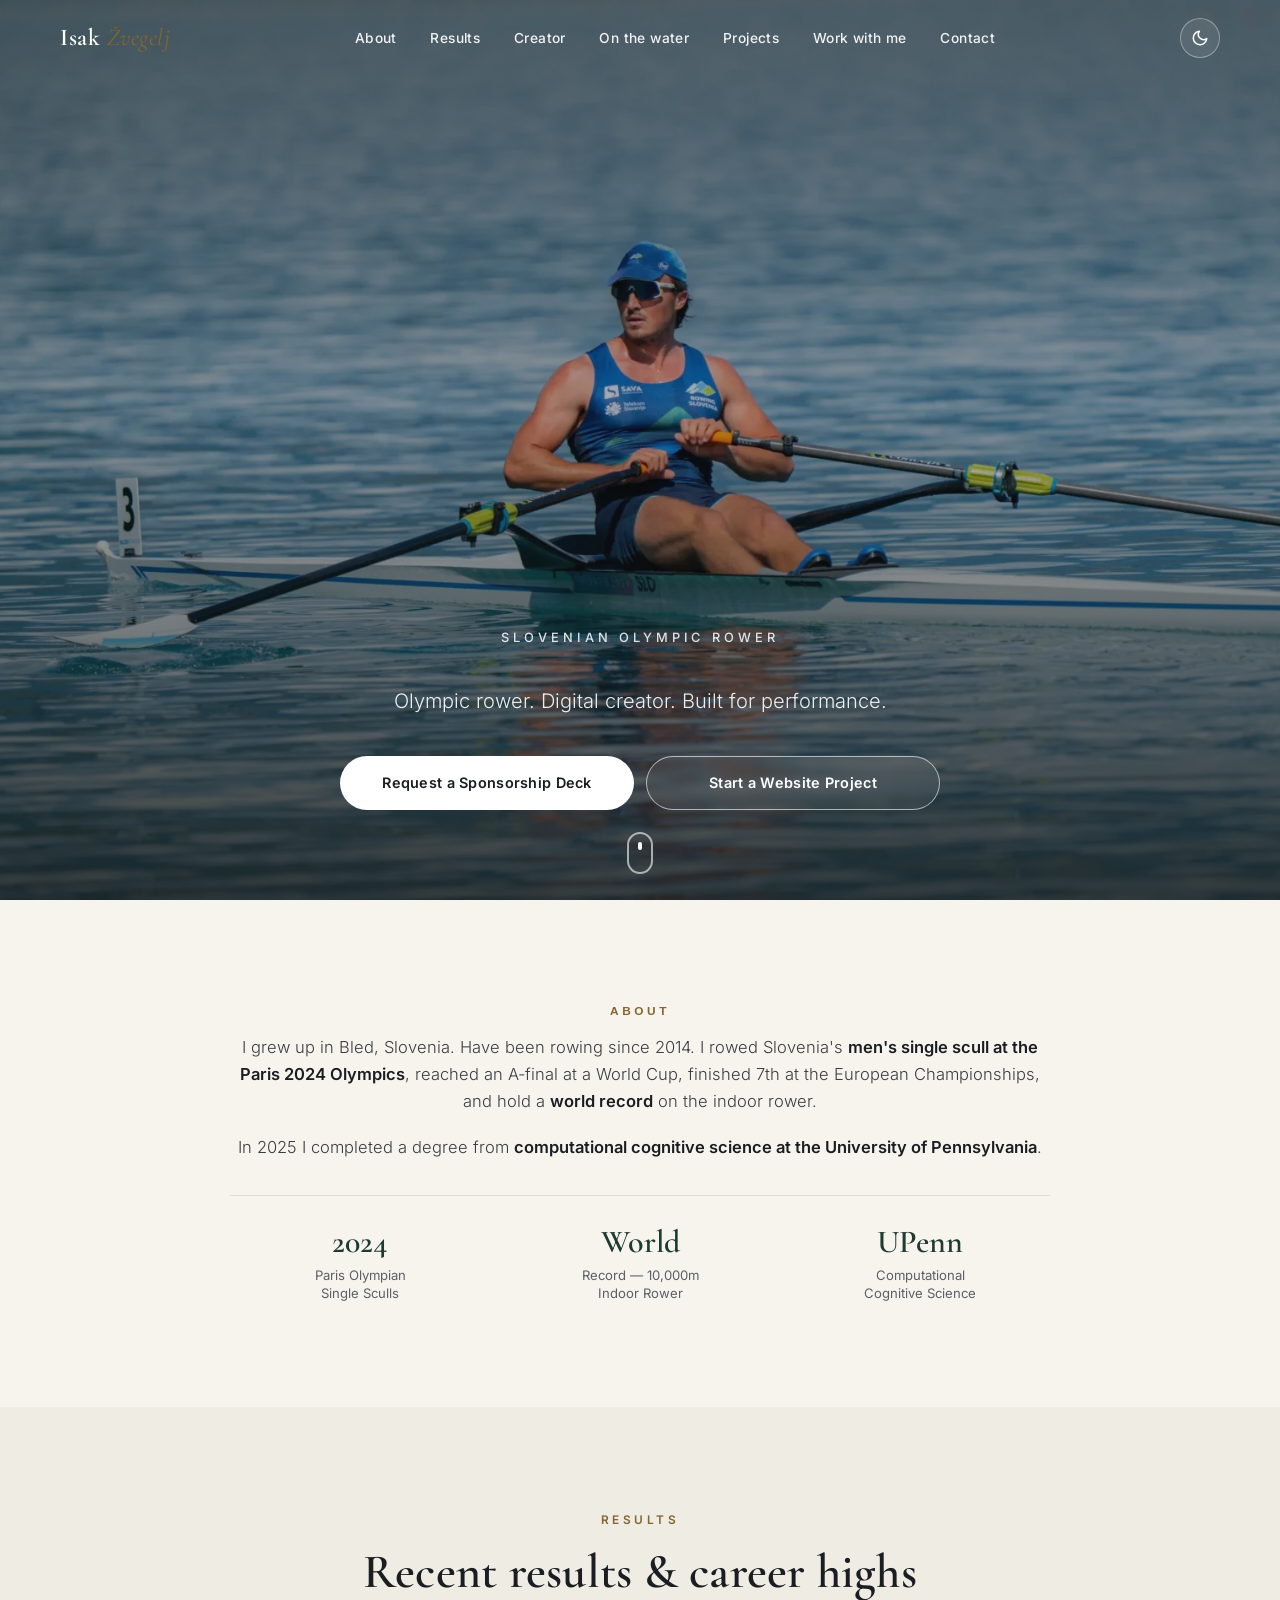
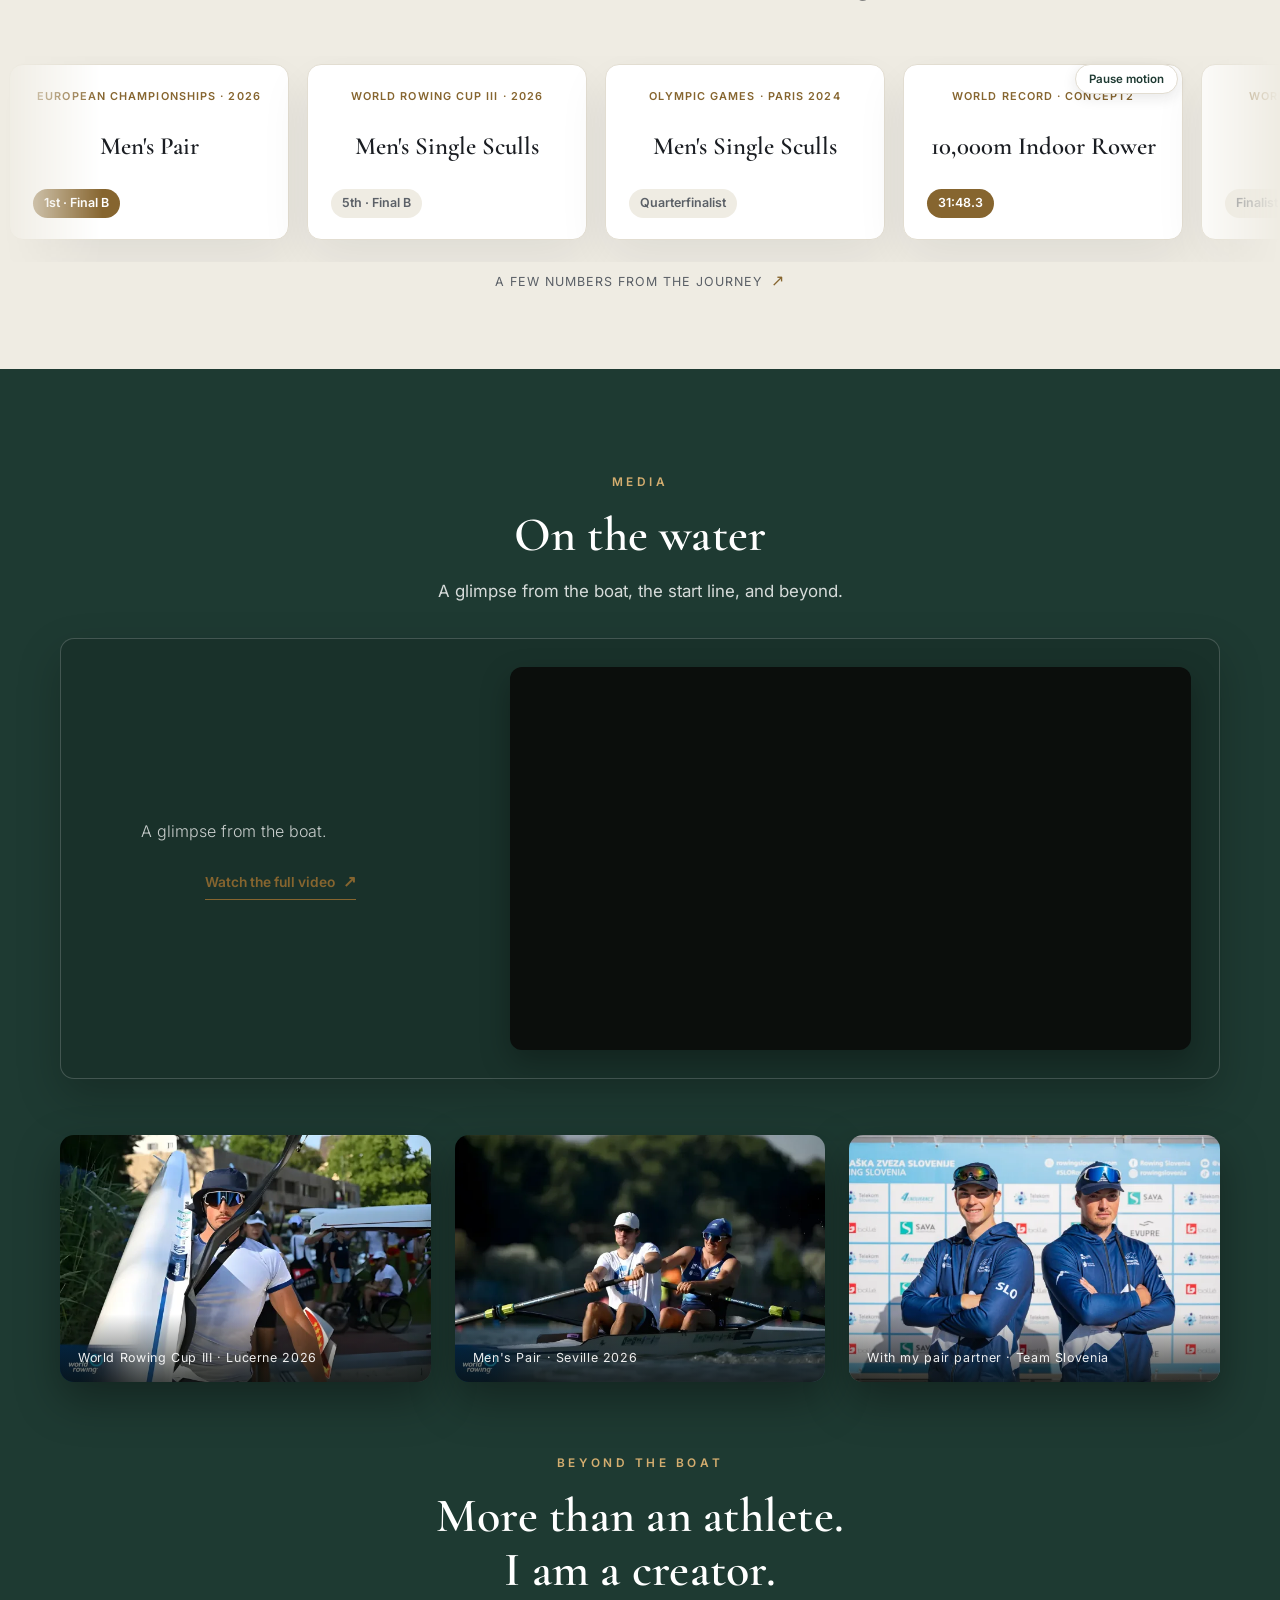
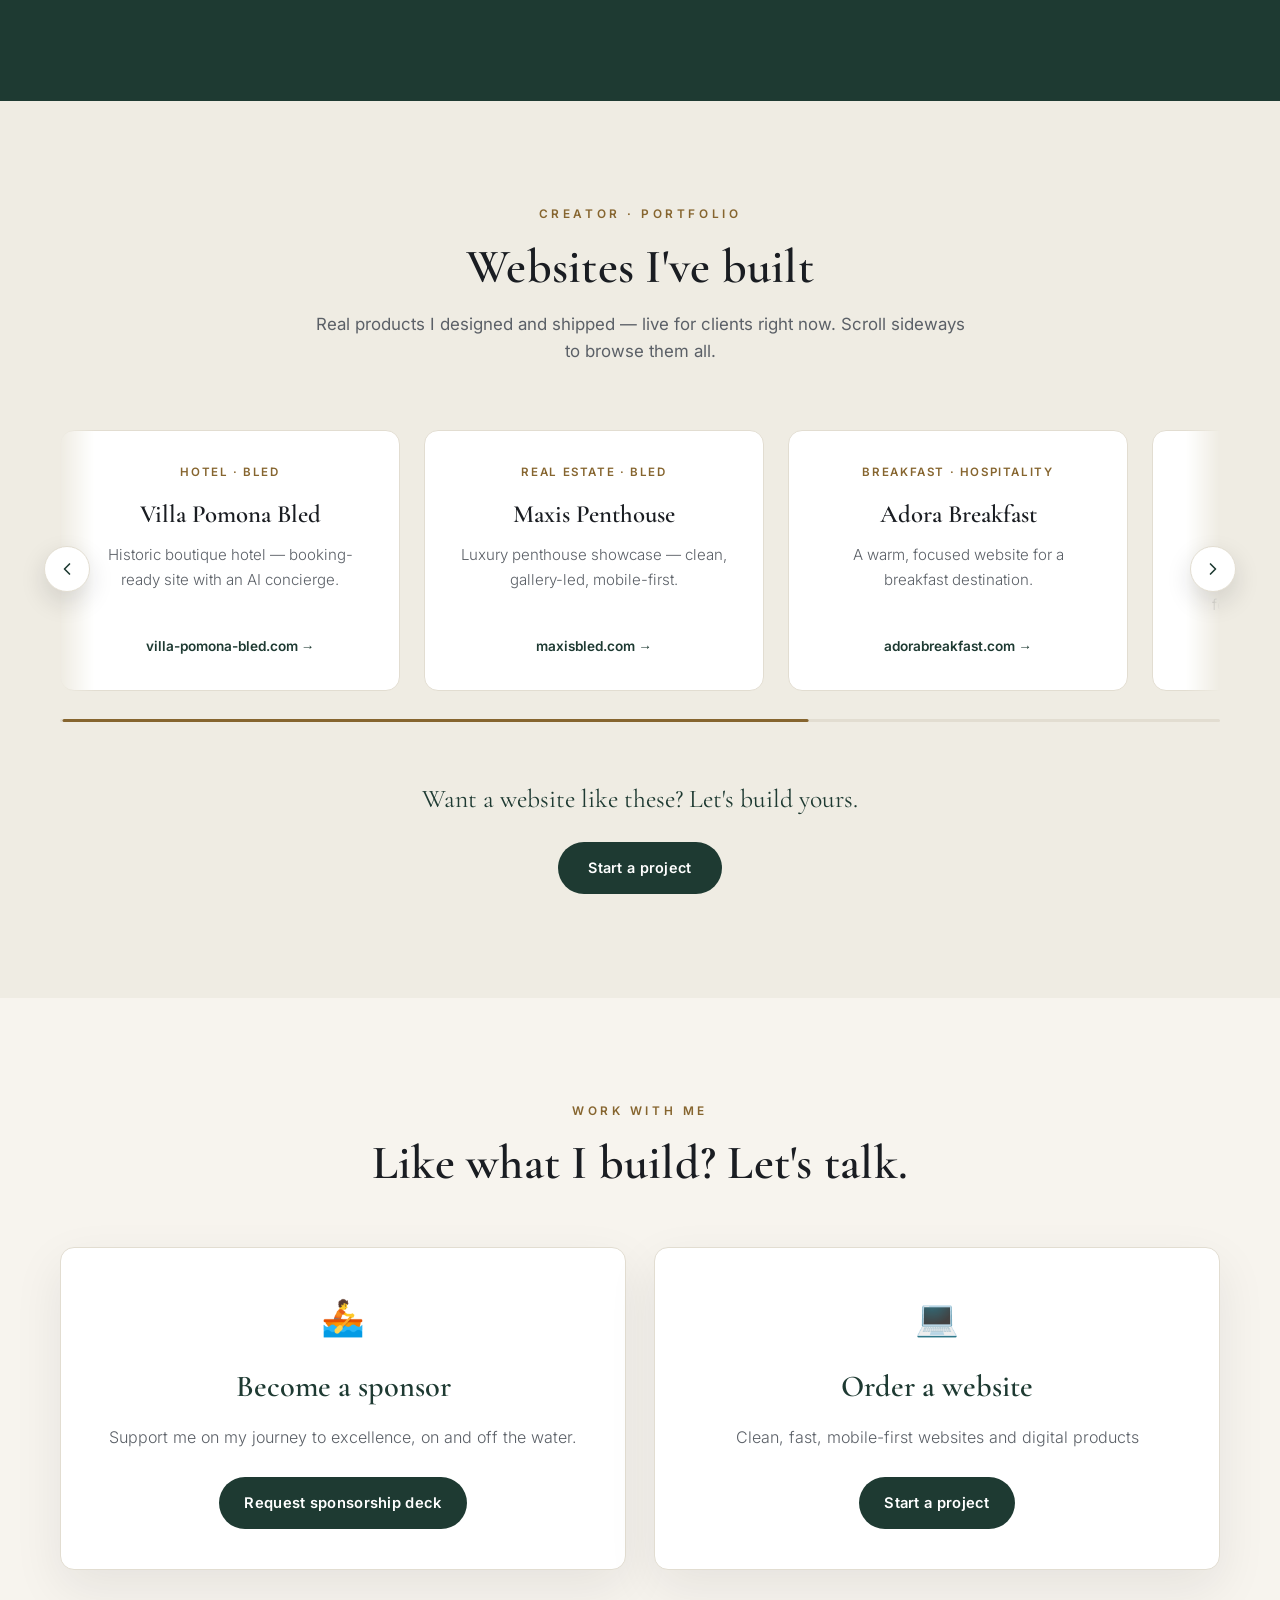
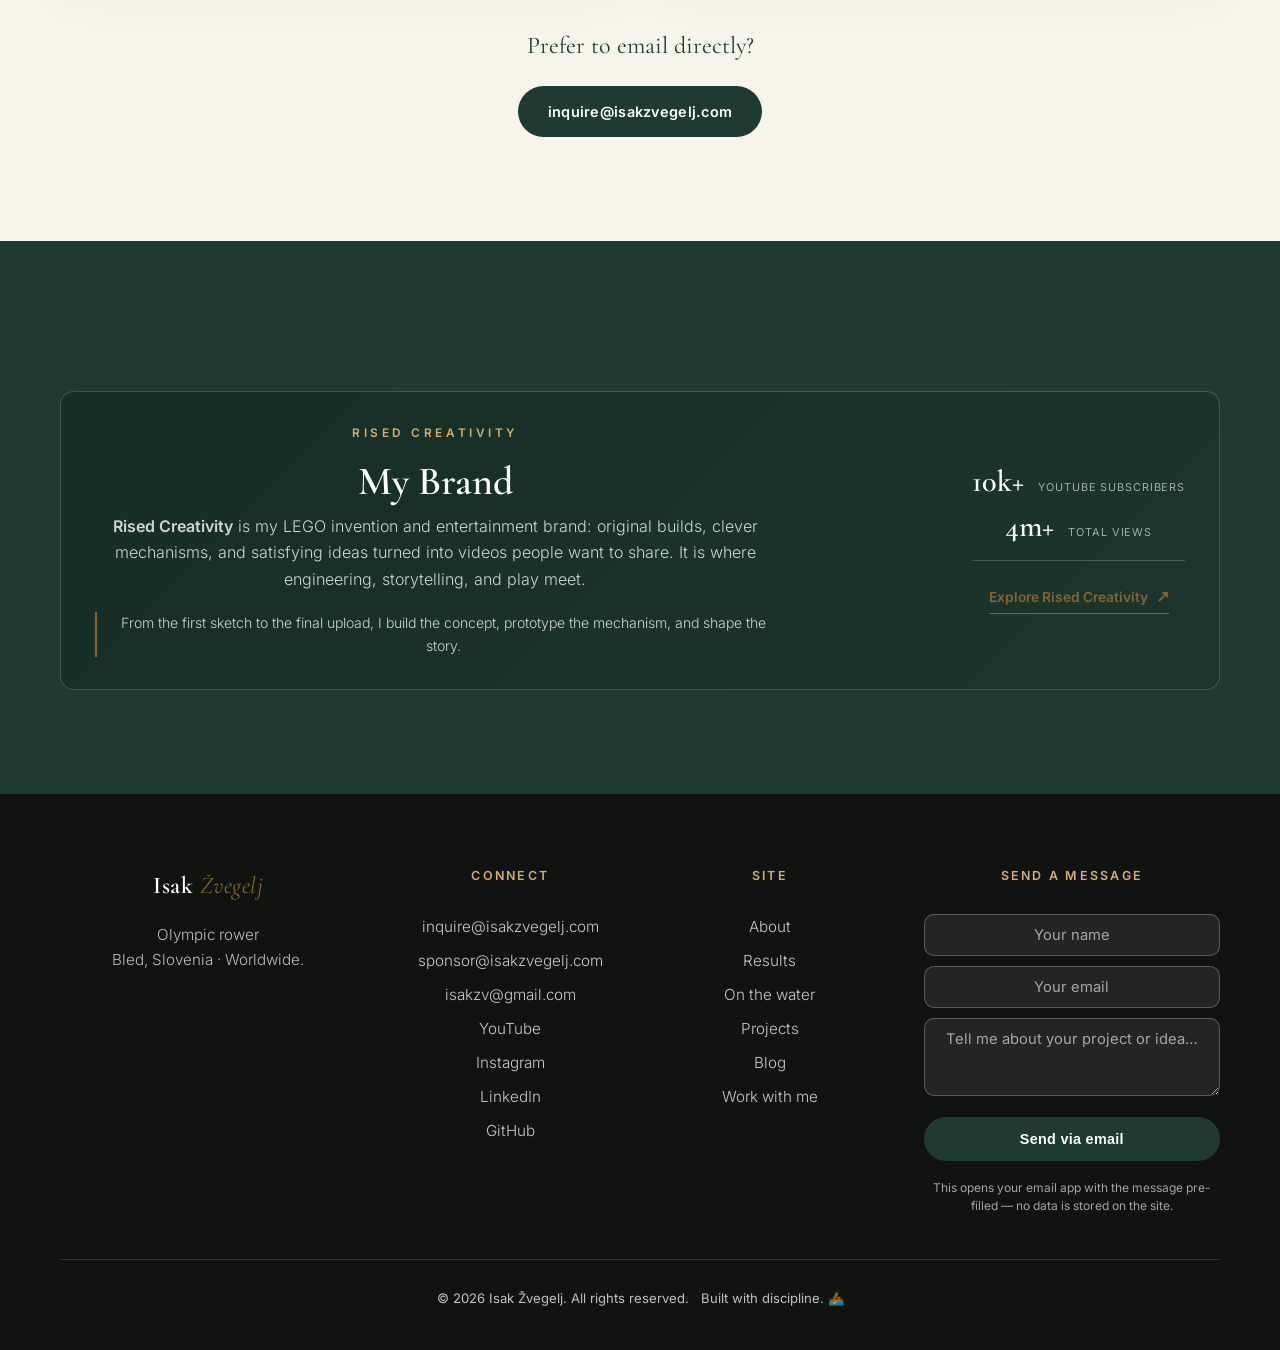
==== commit 4e2c47f2: "Prepare unpublished SEO and conversion review" ====
--- a/index.html
+++ b/index.html
@@ -3,10 +3,10 @@
 <head>
 <meta charset="UTF-8">
 <meta name="viewport" content="width=device-width, initial-scale=1.0">
-<title>Isak Žvegelj — Olympic Rower from Slovenia</title>
-<meta name="description" content="Isak Žvegelj is a Slovenian Olympic rower (Paris 2024), world-record holder and computational cognitive science graduate from the University of Pennsylvania. He builds websites and digital products. Follow his results, or hire him to build your website.">
-<meta property="og:title" content="Isak Žvegelj — Olympic Rower">
-<meta property="og:description" content="Olympic rower, world-record holder, UPenn cognitive science. Building websites and products.">
+<title>Isak Žvegelj | Olympic Rower &amp; Website Developer</title>
+<meta name="description" content="Meet Isak Žvegelj, Slovenian Olympic rower and website developer. Explore rowing results and live projects, request a sponsorship deck or start a website project.">
+<meta property="og:title" content="Isak Žvegelj | Olympic Rower &amp; Website Developer">
+<meta property="og:description" content="Meet Isak Žvegelj, Slovenian Olympic rower and website developer. Explore rowing results and live projects, request a sponsorship deck or start a website project.">
 <meta property="og:type" content="website">
 <meta property="og:url" content="https://isakzvegelj.com/">
 <meta property="og:image" content="https://isakzvegelj.com/assets/img/social-share.jpg">
@@ -53,20 +53,18 @@
 <meta property="og:image:alt" content="Isak Žvegelj rowing for Slovenia on the water">
 <meta property="og:site_name" content="Isak Žvegelj">
 <meta name="twitter:card" content="summary_large_image">
-<meta name="twitter:title" content="Isak Žvegelj — Olympic Rower">
-<meta name="twitter:description" content="Olympic rower, world-record holder from Slovenia.">
+<meta name="twitter:title" content="Isak Žvegelj | Olympic Rower &amp; Website Developer">
+<meta name="twitter:description" content="Meet Isak Žvegelj, Slovenian Olympic rower and website developer. Explore rowing results and live projects, request a sponsorship deck or start a website project.">
 <meta name="twitter:image" content="https://isakzvegelj.com/assets/img/social-share.jpg">
 <meta name="twitter:image:alt" content="Isak Žvegelj rowing for Slovenia on the water">
 <link rel="preload" as="image" href="assets/img/hero.webp" imagesrcset="assets/img/responsive/hero-960.webp 960w, assets/img/responsive/hero-1600.webp 1600w, assets/img/responsive/hero-2400.webp 2400w, assets/img/hero.webp 2880w, assets/img/hero-3840.webp 3840w" imagesizes="100vw" fetchpriority="high">
 <link rel="icon" type="image/svg+xml" href="assets/favicon.svg">
 <link rel="alternate icon" href="assets/apple-touch-icon.png">
 <link rel="apple-touch-icon" href="assets/apple-touch-icon.png">
-<link rel="preconnect" href="https://fonts.googleapis.com">
-<link rel="preconnect" href="https://fonts.gstatic.com" crossorigin>
 <link rel="preconnect" href="https://static.cloudflareinsights.com">
-<link href="https://fonts.googleapis.com/css2?family=Cormorant+Garamond:ital,wght@0,400;0,500;0,600;1,400&family=Inter:wght@300;400;500;600&display=swap" rel="stylesheet" media="print" onload="this.media='all'">
-<noscript><link rel="stylesheet" href="https://fonts.googleapis.com/css2?family=Cormorant+Garamond:ital,wght@0,400;0,500;0,600;1,400&family=Inter:wght@300;400;500;600&display=swap"></noscript>
-<link rel="stylesheet" href="css/site.css?v=media-center-1">
+<link rel="stylesheet" href="assets/fonts/fonts.css" media="print" onload="this.media='all'">
+<noscript><link rel="stylesheet" href="assets/fonts/fonts.css"></noscript>
+<link rel="stylesheet" href="css/site.css?v=seo-review-20261016">
 <script>
 document.documentElement.classList.add('js');(function(){try{var t=localStorage.getItem('theme');if(!t){t=window.matchMedia&&window.matchMedia('(prefers-color-scheme: dark)').matches?'dark':'light';}if(t==='dark'){document.documentElement.setAttribute('data-theme','dark');}}catch(e){}})();
 </script>
@@ -105,10 +103,10 @@
   <div class="container hero-content">
     <p class="hero-kicker">Slovenian Olympic Rower</p>
     <h1 class="hero-title">Isak Žvegelj</h1>
-    <p class="hero-sub">World-class athlete from Slovenia.</p>
+    <p class="hero-sub">Olympic rower. Digital creator. Built for performance.</p>
     <div class="hero-actions">
-      <a href="#results" class="btn btn-light">My Results</a>
-      <a href="#work" class="btn btn-ghost">Work With Me</a>
+      <a href="#sponsorship" class="btn btn-light">Request a Sponsorship Deck</a>
+      <a href="#website-project" class="btn btn-ghost">Start a Website Project</a>
     </div>
   </div>
   <a class="scroll-cue" href="#about" aria-label="Scroll down"><span></span></a>
@@ -269,13 +267,13 @@
       <h2 class="section-title">Like what I build? Let's talk.</h2>
     </div>
     <div class="work-grid">
-      <div class="work-card reveal">
+      <div class="work-card reveal" id="sponsorship">
         <span class="work-icon">🚣</span>
         <h3>Become a sponsor</h3>
         <p>Support me on my journey to excellence, on and off the water.</p>
         <a class="work-btn mailto" data-email-user="sponsor" data-email-host="isakzvegelj.com" data-email-subject="Sponsorship proposal - Isak Zvegelj" href="mailto:sponsor@isakzvegelj.com?subject=Sponsorship%20proposal%20-%20Isak%20Zvegelj">Request sponsorship deck</a>
       </div>
-      <div class="work-card reveal">
+      <div class="work-card reveal" id="website-project">
         <span class="work-icon">💻</span>
         <h3>Order a website</h3>
         <p>Clean, fast, mobile-first websites and digital products</p>
--- a/assets/fonts/fonts.css
+++ b/assets/fonts/fonts.css
@@ -0,0 +1,159 @@
+/* latin-ext */
+@font-face {
+  font-family: 'Cormorant Garamond';
+  font-style: italic;
+  font-weight: 400;
+  font-display: swap;
+  src: url(b7cf34f2d3b35080.woff2) format('woff2');
+  unicode-range: U+0100-02BA, U+02BD-02C5, U+02C7-02CC, U+02CE-02D7, U+02DD-02FF, U+0304, U+0308, U+0329, U+1D00-1DBF, U+1E00-1E9F, U+1EF2-1EFF, U+2020, U+20A0-20AB, U+20AD-20C4, U+2113, U+2C60-2C7F, U+A720-A7FF;
+}
+
+/* latin */
+@font-face {
+  font-family: 'Cormorant Garamond';
+  font-style: italic;
+  font-weight: 400;
+  font-display: swap;
+  src: url(5128fdadd428a9c2.woff2) format('woff2');
+  unicode-range: U+0000-00FF, U+0131, U+0152-0153, U+02BB-02BC, U+02C6, U+02DA, U+02DC, U+0304, U+0308, U+0329, U+2000-206F, U+20AC, U+2122, U+2191, U+2193, U+2212, U+2215, U+FEFF, U+FFFD;
+}
+
+/* latin-ext */
+@font-face {
+  font-family: 'Cormorant Garamond';
+  font-style: normal;
+  font-weight: 400;
+  font-display: swap;
+  src: url(a55f75e9e7fa133c.woff2) format('woff2');
+  unicode-range: U+0100-02BA, U+02BD-02C5, U+02C7-02CC, U+02CE-02D7, U+02DD-02FF, U+0304, U+0308, U+0329, U+1D00-1DBF, U+1E00-1E9F, U+1EF2-1EFF, U+2020, U+20A0-20AB, U+20AD-20C4, U+2113, U+2C60-2C7F, U+A720-A7FF;
+}
+
+/* latin */
+@font-face {
+  font-family: 'Cormorant Garamond';
+  font-style: normal;
+  font-weight: 400;
+  font-display: swap;
+  src: url(d9ec821052ff94a7.woff2) format('woff2');
+  unicode-range: U+0000-00FF, U+0131, U+0152-0153, U+02BB-02BC, U+02C6, U+02DA, U+02DC, U+0304, U+0308, U+0329, U+2000-206F, U+20AC, U+2122, U+2191, U+2193, U+2212, U+2215, U+FEFF, U+FFFD;
+}
+
+/* latin-ext */
+@font-face {
+  font-family: 'Cormorant Garamond';
+  font-style: normal;
+  font-weight: 500;
+  font-display: swap;
+  src: url(a55f75e9e7fa133c.woff2) format('woff2');
+  unicode-range: U+0100-02BA, U+02BD-02C5, U+02C7-02CC, U+02CE-02D7, U+02DD-02FF, U+0304, U+0308, U+0329, U+1D00-1DBF, U+1E00-1E9F, U+1EF2-1EFF, U+2020, U+20A0-20AB, U+20AD-20C4, U+2113, U+2C60-2C7F, U+A720-A7FF;
+}
+
+/* latin */
+@font-face {
+  font-family: 'Cormorant Garamond';
+  font-style: normal;
+  font-weight: 500;
+  font-display: swap;
+  src: url(d9ec821052ff94a7.woff2) format('woff2');
+  unicode-range: U+0000-00FF, U+0131, U+0152-0153, U+02BB-02BC, U+02C6, U+02DA, U+02DC, U+0304, U+0308, U+0329, U+2000-206F, U+20AC, U+2122, U+2191, U+2193, U+2212, U+2215, U+FEFF, U+FFFD;
+}
+
+/* latin-ext */
+@font-face {
+  font-family: 'Cormorant Garamond';
+  font-style: normal;
+  font-weight: 600;
+  font-display: swap;
+  src: url(a55f75e9e7fa133c.woff2) format('woff2');
+  unicode-range: U+0100-02BA, U+02BD-02C5, U+02C7-02CC, U+02CE-02D7, U+02DD-02FF, U+0304, U+0308, U+0329, U+1D00-1DBF, U+1E00-1E9F, U+1EF2-1EFF, U+2020, U+20A0-20AB, U+20AD-20C4, U+2113, U+2C60-2C7F, U+A720-A7FF;
+}
+
+/* latin */
+@font-face {
+  font-family: 'Cormorant Garamond';
+  font-style: normal;
+  font-weight: 600;
+  font-display: swap;
+  src: url(d9ec821052ff94a7.woff2) format('woff2');
+  unicode-range: U+0000-00FF, U+0131, U+0152-0153, U+02BB-02BC, U+02C6, U+02DA, U+02DC, U+0304, U+0308, U+0329, U+2000-206F, U+20AC, U+2122, U+2191, U+2193, U+2212, U+2215, U+FEFF, U+FFFD;
+}
+
+/* latin-ext */
+@font-face {
+  font-family: 'Inter';
+  font-style: normal;
+  font-weight: 300;
+  font-display: swap;
+  src: url(a9d11b3ffe7aa537.woff2) format('woff2');
+  unicode-range: U+0100-02BA, U+02BD-02C5, U+02C7-02CC, U+02CE-02D7, U+02DD-02FF, U+0304, U+0308, U+0329, U+1D00-1DBF, U+1E00-1E9F, U+1EF2-1EFF, U+2020, U+20A0-20AB, U+20AD-20C4, U+2113, U+2C60-2C7F, U+A720-A7FF;
+}
+
+/* latin */
+@font-face {
+  font-family: 'Inter';
+  font-style: normal;
+  font-weight: 300;
+  font-display: swap;
+  src: url(e3237528af752eed.woff2) format('woff2');
+  unicode-range: U+0000-00FF, U+0131, U+0152-0153, U+02BB-02BC, U+02C6, U+02DA, U+02DC, U+0304, U+0308, U+0329, U+2000-206F, U+20AC, U+2122, U+2191, U+2193, U+2212, U+2215, U+FEFF, U+FFFD;
+}
+
+/* latin-ext */
+@font-face {
+  font-family: 'Inter';
+  font-style: normal;
+  font-weight: 400;
+  font-display: swap;
+  src: url(a9d11b3ffe7aa537.woff2) format('woff2');
+  unicode-range: U+0100-02BA, U+02BD-02C5, U+02C7-02CC, U+02CE-02D7, U+02DD-02FF, U+0304, U+0308, U+0329, U+1D00-1DBF, U+1E00-1E9F, U+1EF2-1EFF, U+2020, U+20A0-20AB, U+20AD-20C4, U+2113, U+2C60-2C7F, U+A720-A7FF;
+}
+
+/* latin */
+@font-face {
+  font-family: 'Inter';
+  font-style: normal;
+  font-weight: 400;
+  font-display: swap;
+  src: url(e3237528af752eed.woff2) format('woff2');
+  unicode-range: U+0000-00FF, U+0131, U+0152-0153, U+02BB-02BC, U+02C6, U+02DA, U+02DC, U+0304, U+0308, U+0329, U+2000-206F, U+20AC, U+2122, U+2191, U+2193, U+2212, U+2215, U+FEFF, U+FFFD;
+}
+
+/* latin-ext */
+@font-face {
+  font-family: 'Inter';
+  font-style: normal;
+  font-weight: 500;
+  font-display: swap;
+  src: url(a9d11b3ffe7aa537.woff2) format('woff2');
+  unicode-range: U+0100-02BA, U+02BD-02C5, U+02C7-02CC, U+02CE-02D7, U+02DD-02FF, U+0304, U+0308, U+0329, U+1D00-1DBF, U+1E00-1E9F, U+1EF2-1EFF, U+2020, U+20A0-20AB, U+20AD-20C4, U+2113, U+2C60-2C7F, U+A720-A7FF;
+}
+
+/* latin */
+@font-face {
+  font-family: 'Inter';
+  font-style: normal;
+  font-weight: 500;
+  font-display: swap;
+  src: url(e3237528af752eed.woff2) format('woff2');
+  unicode-range: U+0000-00FF, U+0131, U+0152-0153, U+02BB-02BC, U+02C6, U+02DA, U+02DC, U+0304, U+0308, U+0329, U+2000-206F, U+20AC, U+2122, U+2191, U+2193, U+2212, U+2215, U+FEFF, U+FFFD;
+}
+
+/* latin-ext */
+@font-face {
+  font-family: 'Inter';
+  font-style: normal;
+  font-weight: 600;
+  font-display: swap;
+  src: url(a9d11b3ffe7aa537.woff2) format('woff2');
+  unicode-range: U+0100-02BA, U+02BD-02C5, U+02C7-02CC, U+02CE-02D7, U+02DD-02FF, U+0304, U+0308, U+0329, U+1D00-1DBF, U+1E00-1E9F, U+1EF2-1EFF, U+2020, U+20A0-20AB, U+20AD-20C4, U+2113, U+2C60-2C7F, U+A720-A7FF;
+}
+
+/* latin */
+@font-face {
+  font-family: 'Inter';
+  font-style: normal;
+  font-weight: 600;
+  font-display: swap;
+  src: url(e3237528af752eed.woff2) format('woff2');
+  unicode-range: U+0000-00FF, U+0131, U+0152-0153, U+02BB-02BC, U+02C6, U+02DA, U+02DC, U+0304, U+0308, U+0329, U+2000-206F, U+20AC, U+2122, U+2191, U+2193, U+2212, U+2215, U+FEFF, U+FFFD;
+}
--- a/assets/fonts/fonts.css
+++ b/assets/fonts/fonts.css
@@ -0,0 +1,159 @@
+/* latin-ext */
+@font-face {
+  font-family: 'Cormorant Garamond';
+  font-style: italic;
+  font-weight: 400;
+  font-display: swap;
+  src: url(b7cf34f2d3b35080.woff2) format('woff2');
+  unicode-range: U+0100-02BA, U+02BD-02C5, U+02C7-02CC, U+02CE-02D7, U+02DD-02FF, U+0304, U+0308, U+0329, U+1D00-1DBF, U+1E00-1E9F, U+1EF2-1EFF, U+2020, U+20A0-20AB, U+20AD-20C4, U+2113, U+2C60-2C7F, U+A720-A7FF;
+}
+
+/* latin */
+@font-face {
+  font-family: 'Cormorant Garamond';
+  font-style: italic;
+  font-weight: 400;
+  font-display: swap;
+  src: url(5128fdadd428a9c2.woff2) format('woff2');
+  unicode-range: U+0000-00FF, U+0131, U+0152-0153, U+02BB-02BC, U+02C6, U+02DA, U+02DC, U+0304, U+0308, U+0329, U+2000-206F, U+20AC, U+2122, U+2191, U+2193, U+2212, U+2215, U+FEFF, U+FFFD;
+}
+
+/* latin-ext */
+@font-face {
+  font-family: 'Cormorant Garamond';
+  font-style: normal;
+  font-weight: 400;
+  font-display: swap;
+  src: url(a55f75e9e7fa133c.woff2) format('woff2');
+  unicode-range: U+0100-02BA, U+02BD-02C5, U+02C7-02CC, U+02CE-02D7, U+02DD-02FF, U+0304, U+0308, U+0329, U+1D00-1DBF, U+1E00-1E9F, U+1EF2-1EFF, U+2020, U+20A0-20AB, U+20AD-20C4, U+2113, U+2C60-2C7F, U+A720-A7FF;
+}
+
+/* latin */
+@font-face {
+  font-family: 'Cormorant Garamond';
+  font-style: normal;
+  font-weight: 400;
+  font-display: swap;
+  src: url(d9ec821052ff94a7.woff2) format('woff2');
+  unicode-range: U+0000-00FF, U+0131, U+0152-0153, U+02BB-02BC, U+02C6, U+02DA, U+02DC, U+0304, U+0308, U+0329, U+2000-206F, U+20AC, U+2122, U+2191, U+2193, U+2212, U+2215, U+FEFF, U+FFFD;
+}
+
+/* latin-ext */
+@font-face {
+  font-family: 'Cormorant Garamond';
+  font-style: normal;
+  font-weight: 500;
+  font-display: swap;
+  src: url(a55f75e9e7fa133c.woff2) format('woff2');
+  unicode-range: U+0100-02BA, U+02BD-02C5, U+02C7-02CC, U+02CE-02D7, U+02DD-02FF, U+0304, U+0308, U+0329, U+1D00-1DBF, U+1E00-1E9F, U+1EF2-1EFF, U+2020, U+20A0-20AB, U+20AD-20C4, U+2113, U+2C60-2C7F, U+A720-A7FF;
+}
+
+/* latin */
+@font-face {
+  font-family: 'Cormorant Garamond';
+  font-style: normal;
+  font-weight: 500;
+  font-display: swap;
+  src: url(d9ec821052ff94a7.woff2) format('woff2');
+  unicode-range: U+0000-00FF, U+0131, U+0152-0153, U+02BB-02BC, U+02C6, U+02DA, U+02DC, U+0304, U+0308, U+0329, U+2000-206F, U+20AC, U+2122, U+2191, U+2193, U+2212, U+2215, U+FEFF, U+FFFD;
+}
+
+/* latin-ext */
+@font-face {
+  font-family: 'Cormorant Garamond';
+  font-style: normal;
+  font-weight: 600;
+  font-display: swap;
+  src: url(a55f75e9e7fa133c.woff2) format('woff2');
+  unicode-range: U+0100-02BA, U+02BD-02C5, U+02C7-02CC, U+02CE-02D7, U+02DD-02FF, U+0304, U+0308, U+0329, U+1D00-1DBF, U+1E00-1E9F, U+1EF2-1EFF, U+2020, U+20A0-20AB, U+20AD-20C4, U+2113, U+2C60-2C7F, U+A720-A7FF;
+}
+
+/* latin */
+@font-face {
+  font-family: 'Cormorant Garamond';
+  font-style: normal;
+  font-weight: 600;
+  font-display: swap;
+  src: url(d9ec821052ff94a7.woff2) format('woff2');
+  unicode-range: U+0000-00FF, U+0131, U+0152-0153, U+02BB-02BC, U+02C6, U+02DA, U+02DC, U+0304, U+0308, U+0329, U+2000-206F, U+20AC, U+2122, U+2191, U+2193, U+2212, U+2215, U+FEFF, U+FFFD;
+}
+
+/* latin-ext */
+@font-face {
+  font-family: 'Inter';
+  font-style: normal;
+  font-weight: 300;
+  font-display: swap;
+  src: url(a9d11b3ffe7aa537.woff2) format('woff2');
+  unicode-range: U+0100-02BA, U+02BD-02C5, U+02C7-02CC, U+02CE-02D7, U+02DD-02FF, U+0304, U+0308, U+0329, U+1D00-1DBF, U+1E00-1E9F, U+1EF2-1EFF, U+2020, U+20A0-20AB, U+20AD-20C4, U+2113, U+2C60-2C7F, U+A720-A7FF;
+}
+
+/* latin */
+@font-face {
+  font-family: 'Inter';
+  font-style: normal;
+  font-weight: 300;
+  font-display: swap;
+  src: url(e3237528af752eed.woff2) format('woff2');
+  unicode-range: U+0000-00FF, U+0131, U+0152-0153, U+02BB-02BC, U+02C6, U+02DA, U+02DC, U+0304, U+0308, U+0329, U+2000-206F, U+20AC, U+2122, U+2191, U+2193, U+2212, U+2215, U+FEFF, U+FFFD;
+}
+
+/* latin-ext */
+@font-face {
+  font-family: 'Inter';
+  font-style: normal;
+  font-weight: 400;
+  font-display: swap;
+  src: url(a9d11b3ffe7aa537.woff2) format('woff2');
+  unicode-range: U+0100-02BA, U+02BD-02C5, U+02C7-02CC, U+02CE-02D7, U+02DD-02FF, U+0304, U+0308, U+0329, U+1D00-1DBF, U+1E00-1E9F, U+1EF2-1EFF, U+2020, U+20A0-20AB, U+20AD-20C4, U+2113, U+2C60-2C7F, U+A720-A7FF;
+}
+
+/* latin */
+@font-face {
+  font-family: 'Inter';
+  font-style: normal;
+  font-weight: 400;
+  font-display: swap;
+  src: url(e3237528af752eed.woff2) format('woff2');
+  unicode-range: U+0000-00FF, U+0131, U+0152-0153, U+02BB-02BC, U+02C6, U+02DA, U+02DC, U+0304, U+0308, U+0329, U+2000-206F, U+20AC, U+2122, U+2191, U+2193, U+2212, U+2215, U+FEFF, U+FFFD;
+}
+
+/* latin-ext */
+@font-face {
+  font-family: 'Inter';
+  font-style: normal;
+  font-weight: 500;
+  font-display: swap;
+  src: url(a9d11b3ffe7aa537.woff2) format('woff2');
+  unicode-range: U+0100-02BA, U+02BD-02C5, U+02C7-02CC, U+02CE-02D7, U+02DD-02FF, U+0304, U+0308, U+0329, U+1D00-1DBF, U+1E00-1E9F, U+1EF2-1EFF, U+2020, U+20A0-20AB, U+20AD-20C4, U+2113, U+2C60-2C7F, U+A720-A7FF;
+}
+
+/* latin */
+@font-face {
+  font-family: 'Inter';
+  font-style: normal;
+  font-weight: 500;
+  font-display: swap;
+  src: url(e3237528af752eed.woff2) format('woff2');
+  unicode-range: U+0000-00FF, U+0131, U+0152-0153, U+02BB-02BC, U+02C6, U+02DA, U+02DC, U+0304, U+0308, U+0329, U+2000-206F, U+20AC, U+2122, U+2191, U+2193, U+2212, U+2215, U+FEFF, U+FFFD;
+}
+
+/* latin-ext */
+@font-face {
+  font-family: 'Inter';
+  font-style: normal;
+  font-weight: 600;
+  font-display: swap;
+  src: url(a9d11b3ffe7aa537.woff2) format('woff2');
+  unicode-range: U+0100-02BA, U+02BD-02C5, U+02C7-02CC, U+02CE-02D7, U+02DD-02FF, U+0304, U+0308, U+0329, U+1D00-1DBF, U+1E00-1E9F, U+1EF2-1EFF, U+2020, U+20A0-20AB, U+20AD-20C4, U+2113, U+2C60-2C7F, U+A720-A7FF;
+}
+
+/* latin */
+@font-face {
+  font-family: 'Inter';
+  font-style: normal;
+  font-weight: 600;
+  font-display: swap;
+  src: url(e3237528af752eed.woff2) format('woff2');
+  unicode-range: U+0000-00FF, U+0131, U+0152-0153, U+02BB-02BC, U+02C6, U+02DA, U+02DC, U+0304, U+0308, U+0329, U+2000-206F, U+20AC, U+2122, U+2191, U+2193, U+2212, U+2215, U+FEFF, U+FFFD;
+}
--- a/css/site.css
+++ b/css/site.css
@@ -533,3 +533,16 @@
   .marquee-toggle{display:none;}
   .reveal{opacity:1;transform:none;}
 }
+
+/* Review proposal: keep the full-image hero and expose both visitor journeys. */
+.hero-sub{display:block;position:absolute;left:24px;right:24px;bottom:184px;margin:0 auto;max-width:600px;font-size:clamp(1rem,2.4vw,1.25rem);line-height:1.5;text-wrap:balance;}
+.hero-actions{width:min(600px,calc(100% - 48px));}
+.hero-actions .btn{display:flex;align-items:center;justify-content:center;min-height:52px;}
+#sponsorship,#website-project{scroll-margin-top:110px;}
+@media(max-width:520px){
+  .hero-kicker{bottom:246px;}
+  .hero-sub{bottom:184px;font-size:1rem;}
+  .hero-actions{bottom:58px;grid-template-columns:1fr;gap:10px;}
+  .hero-actions .btn{min-height:46px;padding:10px 12px;font-size:.84rem;}
+  .scroll-cue{display:none;}
+}
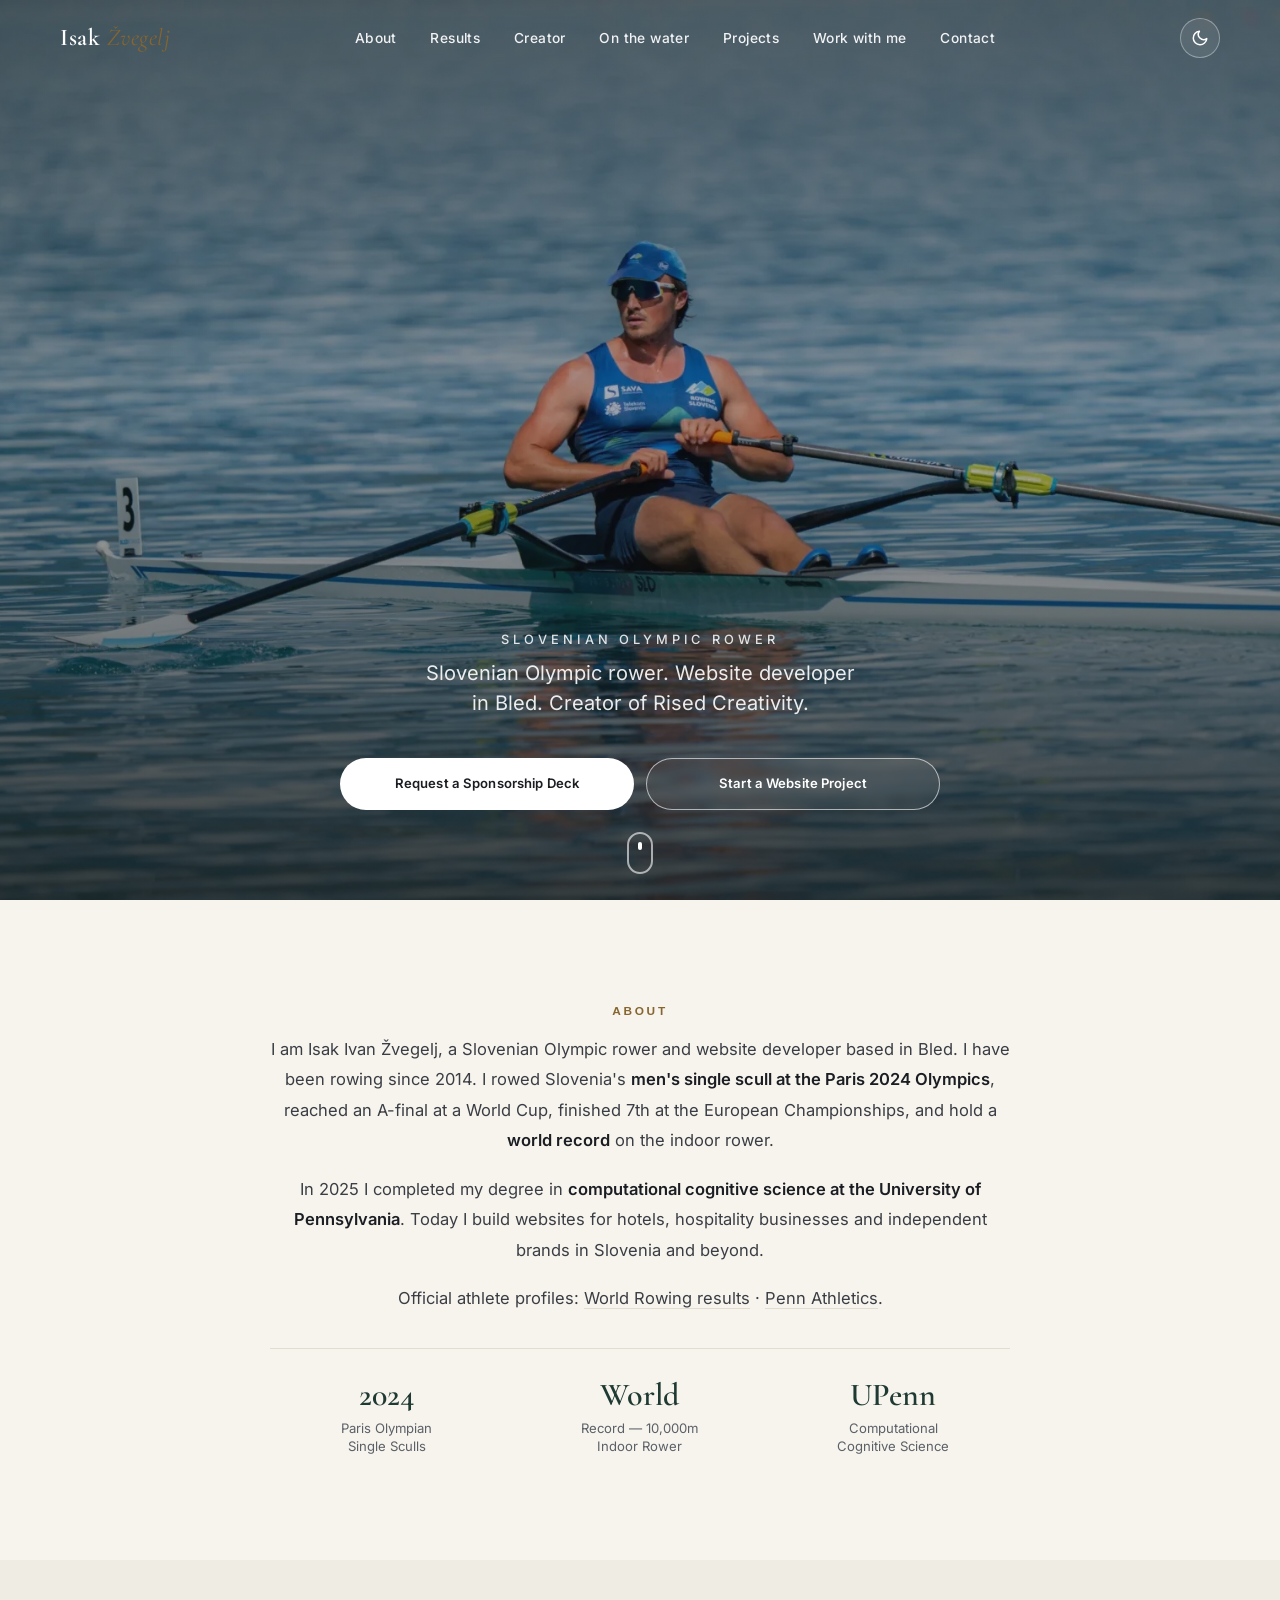
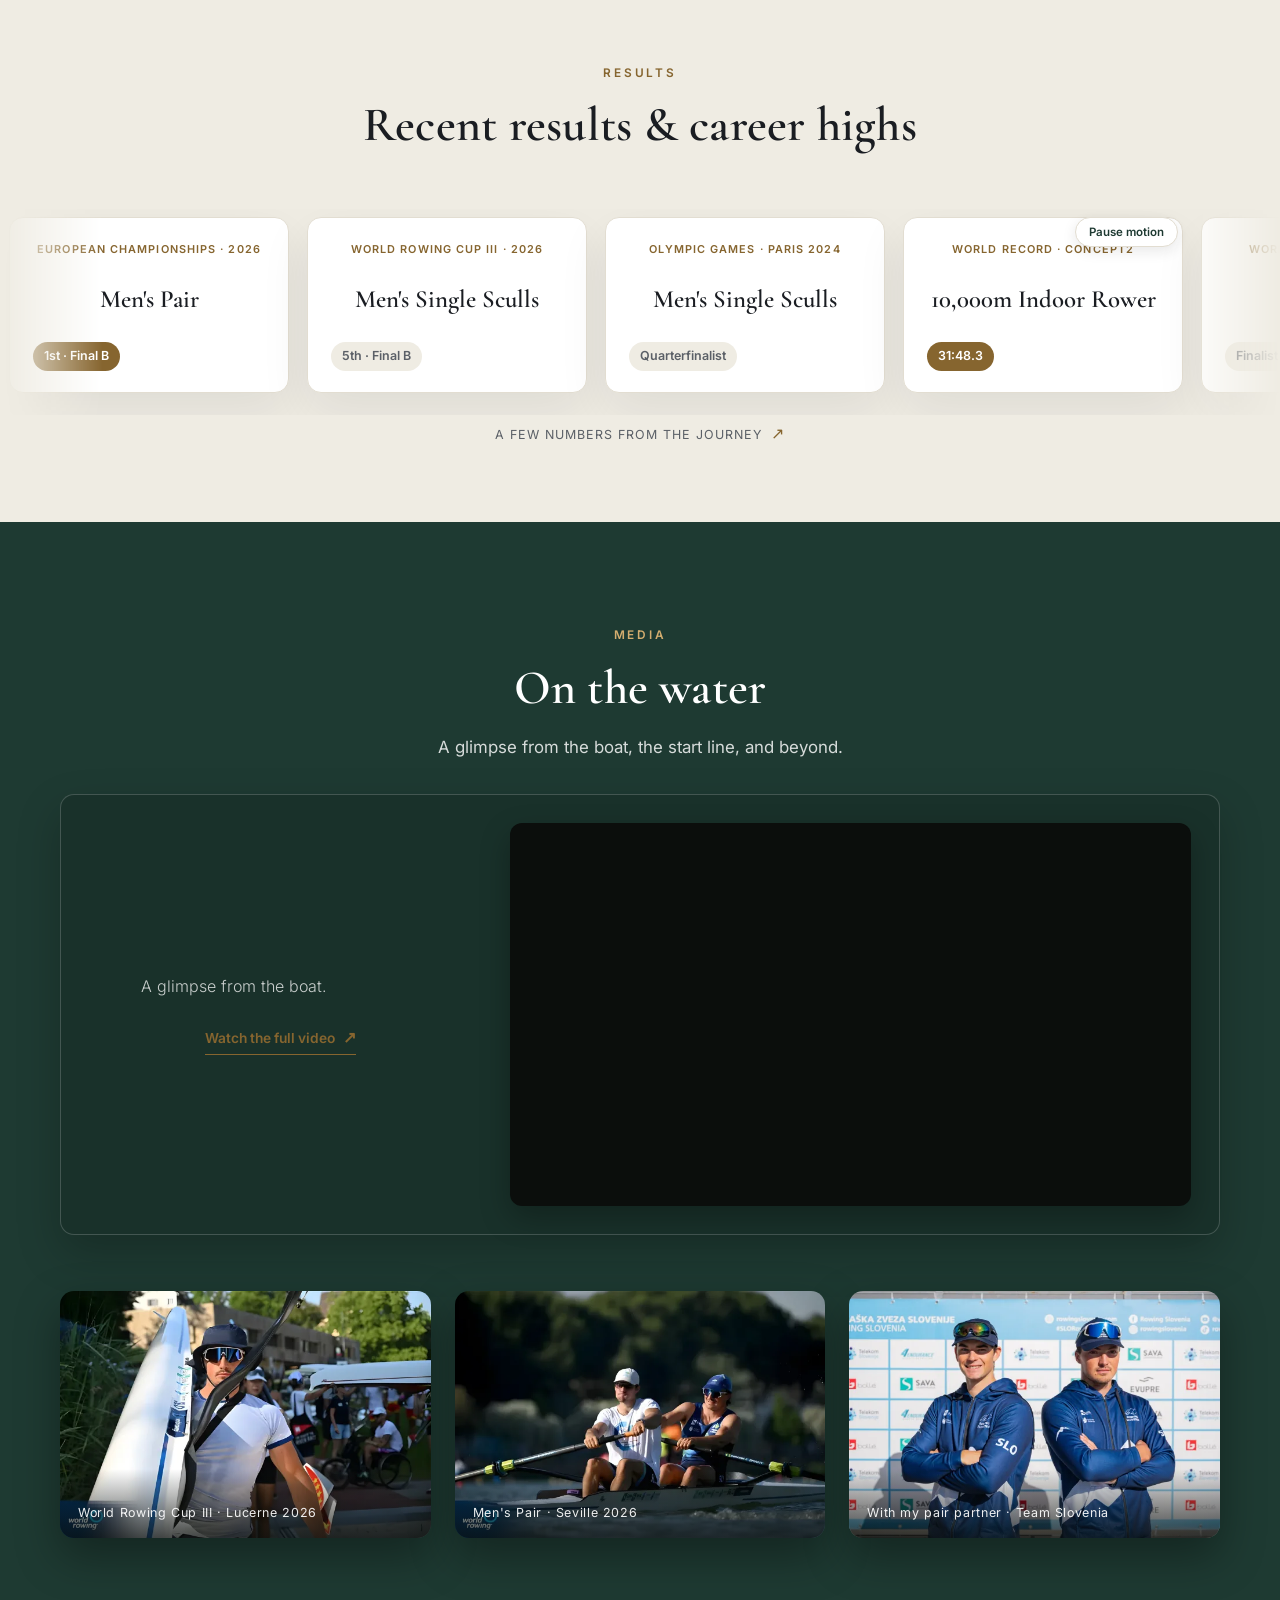
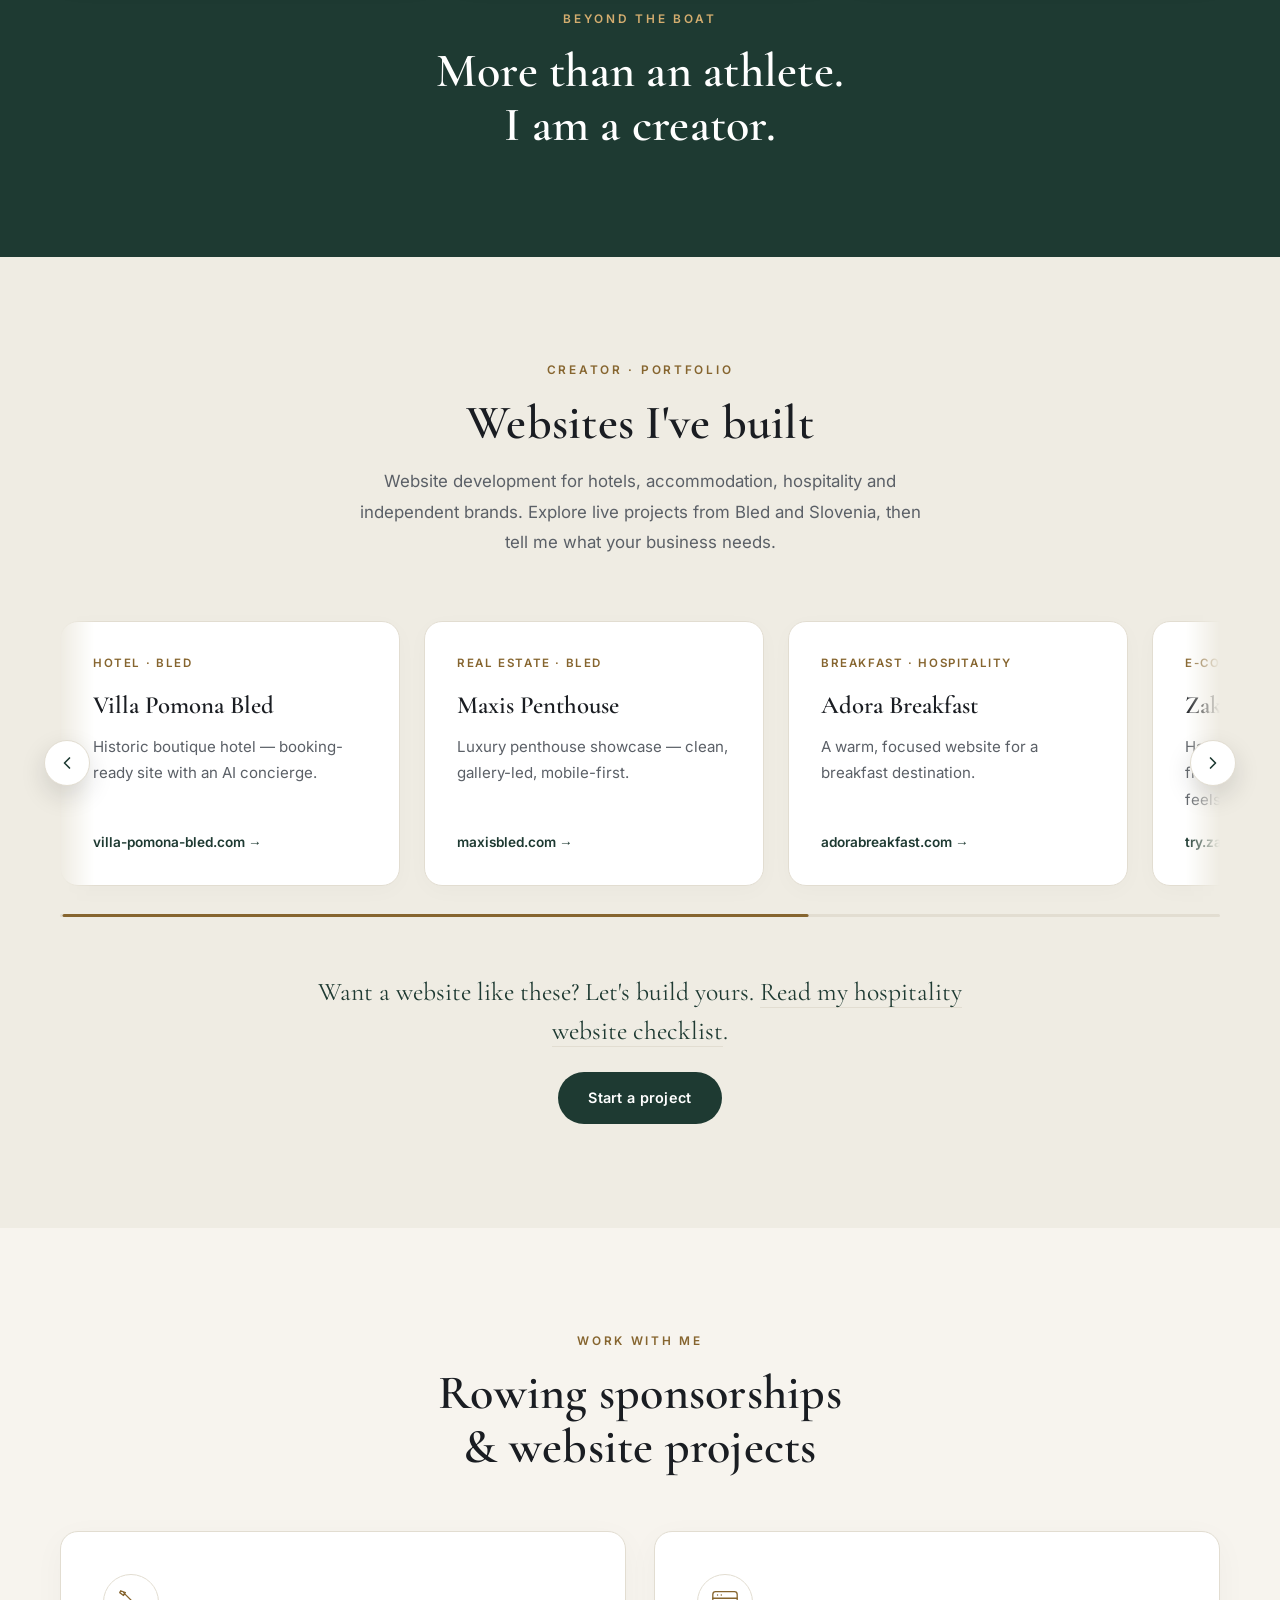
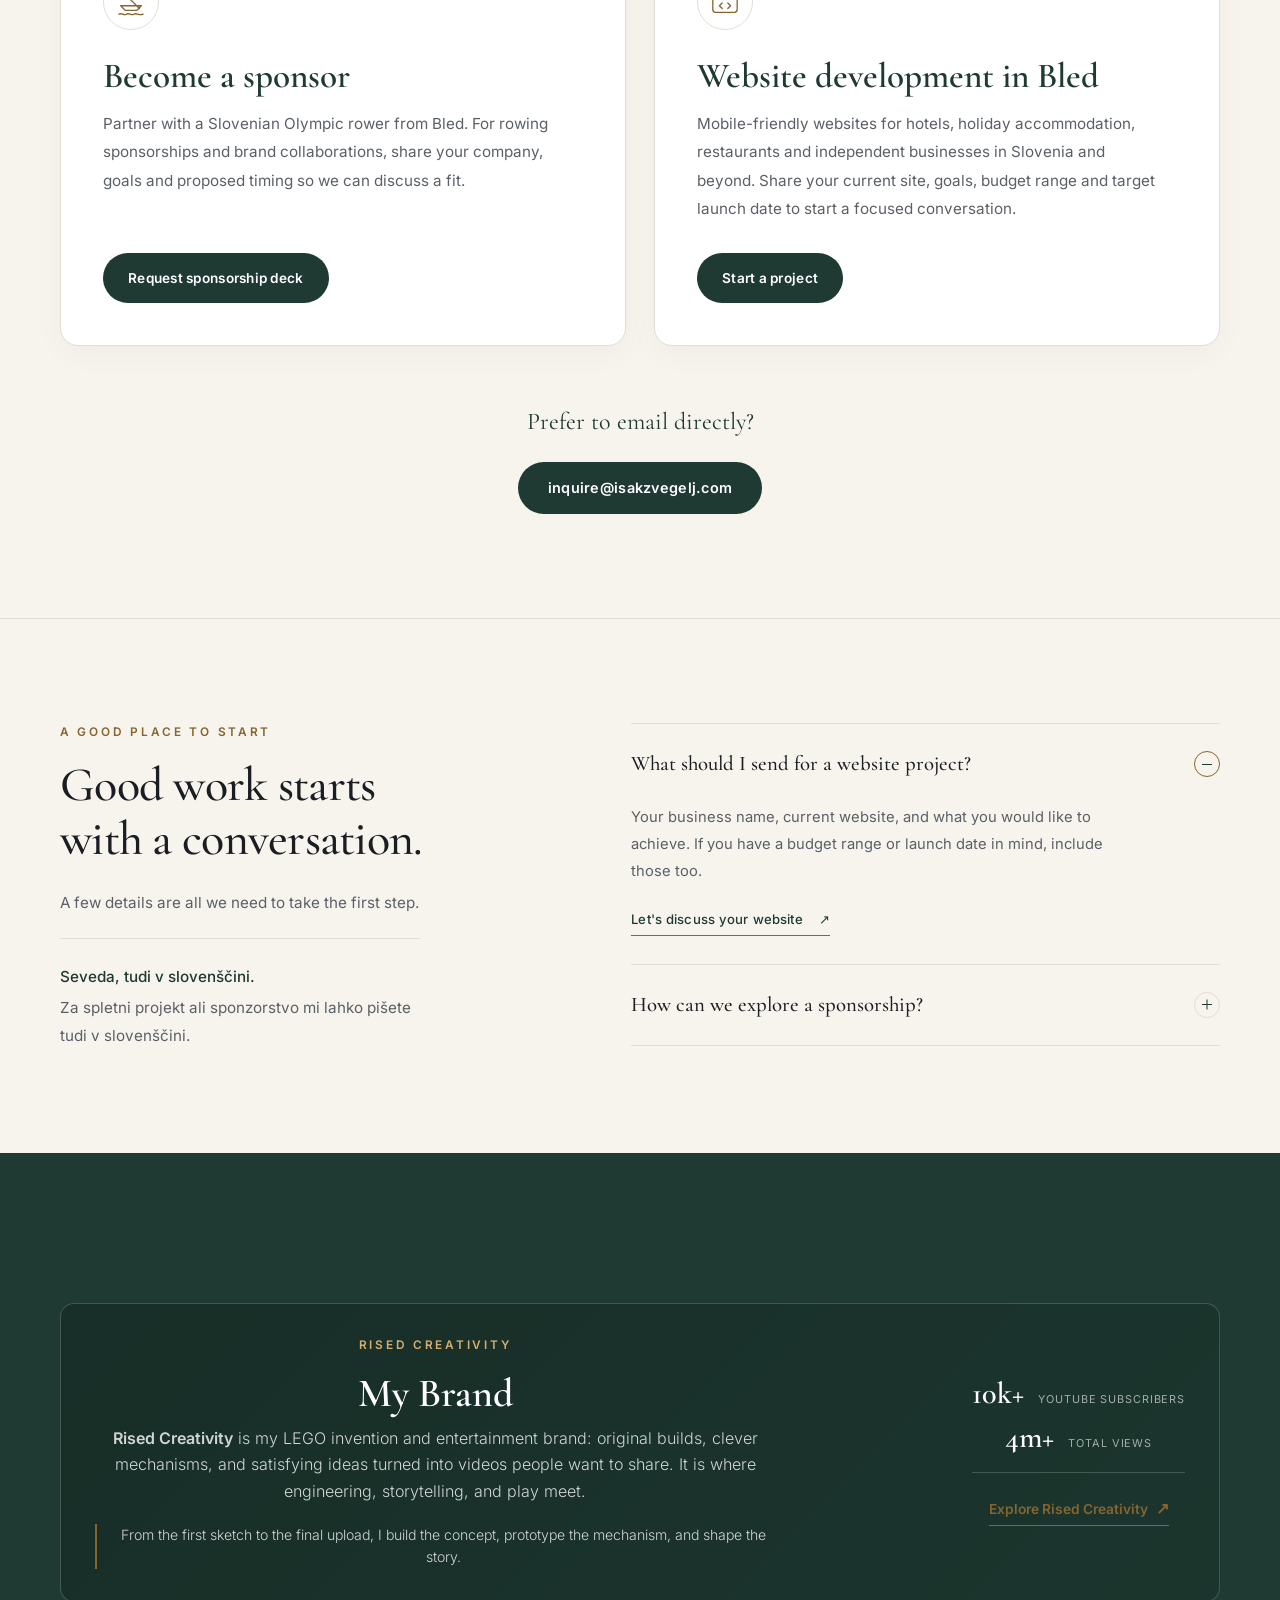
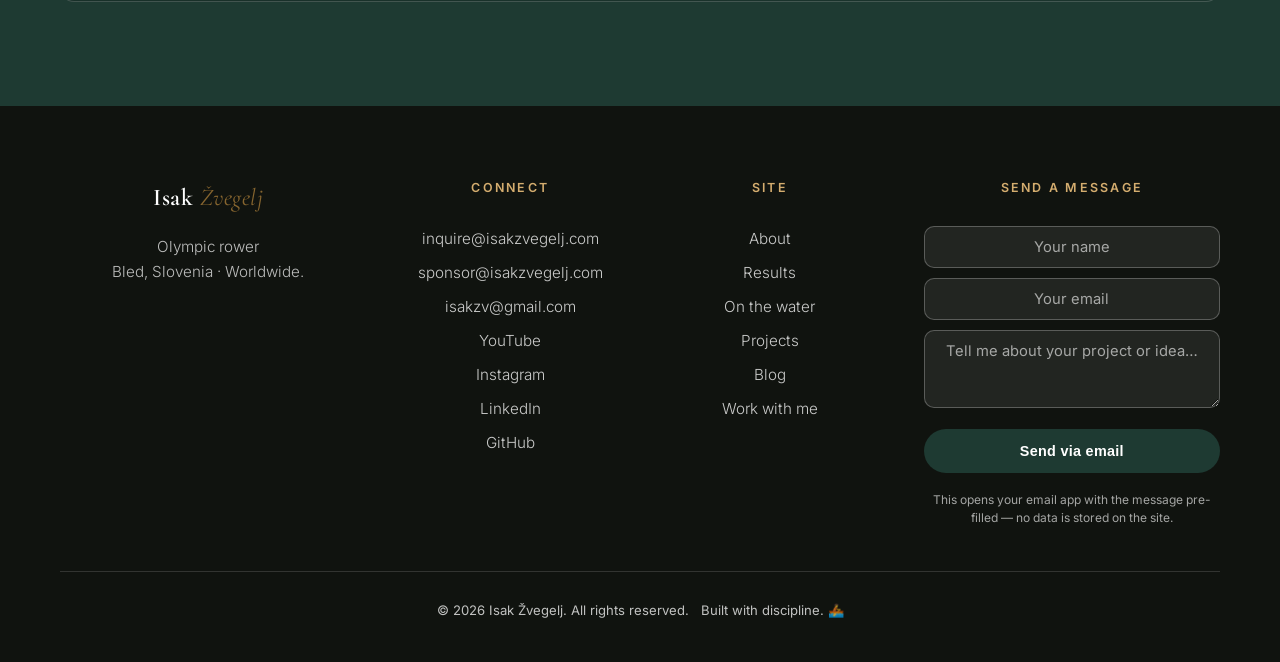
==== commit ce4e88e6: "Polish personal website presentation and opportunity journeys" ====
--- a/index.html
+++ b/index.html
@@ -22,7 +22,10 @@
       "@type": "ProfilePage",
       "@id": "https://isakzvegelj.com/#profile",
       "url": "https://isakzvegelj.com/",
-      "mainEntity": { "@id": "https://isakzvegelj.com/#isak-zvegelj" }
+      "mainEntity": {
+        "@id": "https://isakzvegelj.com/#isak-zvegelj"
+      },
+      "name": "Isak Žvegelj | Olympic Rower & Website Developer"
     },
     {
       "@type": "Person",
@@ -32,8 +35,14 @@
       "image": "https://isakzvegelj.com/assets/img/profile.webp",
       "description": "Isak Žvegelj is a Slovenian Olympic rower, world-record holder and website builder.",
       "jobTitle": "Olympic rower and website builder",
-      "nationality": {"@type": "Country", "name": "Slovenia"},
-      "alumniOf": {"@type": "CollegeOrUniversity", "name": "University of Pennsylvania"},
+      "nationality": {
+        "@type": "Country",
+        "name": "Slovenia"
+      },
+      "alumniOf": {
+        "@type": "CollegeOrUniversity",
+        "name": "University of Pennsylvania"
+      },
       "knowsAbout": [
         "rowing",
         "indoor rowing",
@@ -44,8 +53,34 @@
         "https://instagram.com/isakzvegelj",
         "https://linkedin.com/in/isak-zvegelj",
         "https://github.com/Isakzvegelj",
-        "https://youtube.com/@RisedCreativity"
-      ]
+        "https://youtube.com/@RisedCreativity",
+        "https://worldrowing.com/athlete/isak-ivan-zvegelj?id=51030",
+        "https://pennathletics.com/sports/mens-rowing/roster/isak-zvegelj/23977"
+      ],
+      "alternateName": [
+        "Isak Ivan Žvegelj",
+        "Isak Zvegelj",
+        "Isak Ivan Zvegelj"
+      ],
+      "homeLocation": {
+        "@type": "Place",
+        "name": "Bled, Slovenia"
+      }
+    },
+    {
+      "@type": "Service",
+      "@id": "https://isakzvegelj.com/#website-development",
+      "name": "Website development in Bled, Slovenia",
+      "serviceType": "Website development",
+      "provider": {
+        "@id": "https://isakzvegelj.com/#isak-zvegelj"
+      },
+      "url": "https://isakzvegelj.com/#website-project",
+      "areaServed": {
+        "@type": "Country",
+        "name": "Slovenia"
+      },
+      "description": "Mobile-friendly websites for hotels, accommodation, hospitality and independent brands."
     }
   ]
 }
@@ -64,7 +99,7 @@
 <link rel="preconnect" href="https://static.cloudflareinsights.com">
 <link rel="stylesheet" href="assets/fonts/fonts.css" media="print" onload="this.media='all'">
 <noscript><link rel="stylesheet" href="assets/fonts/fonts.css"></noscript>
-<link rel="stylesheet" href="css/site.css?v=seo-review-20261016">
+<link rel="stylesheet" href="css/site.css?v=elegance-20261101">
 <script>
 document.documentElement.classList.add('js');(function(){try{var t=localStorage.getItem('theme');if(!t){t=window.matchMedia&&window.matchMedia('(prefers-color-scheme: dark)').matches?'dark':'light';}if(t==='dark'){document.documentElement.setAttribute('data-theme','dark');}}catch(e){}})();
 </script>
@@ -103,7 +138,7 @@
   <div class="container hero-content">
     <p class="hero-kicker">Slovenian Olympic Rower</p>
     <h1 class="hero-title">Isak Žvegelj</h1>
-    <p class="hero-sub">Olympic rower. Digital creator. Built for performance.</p>
+    <p class="hero-sub">Slovenian Olympic rower. Website developer in Bled. Creator of Rised Creativity.</p>
     <div class="hero-actions">
       <a href="#sponsorship" class="btn btn-light">Request a Sponsorship Deck</a>
       <a href="#website-project" class="btn btn-ghost">Start a Website Project</a>
@@ -122,8 +157,9 @@
       <button class="about-trigger" id="aboutTrigger" type="button" aria-expanded="false" aria-controls="aboutPortrait">
         <span class="eyebrow">About</span>
       </button>
-      <p>I grew up in Bled, Slovenia. Have been rowing since 2014. I rowed Slovenia's <strong>men's single scull at the Paris 2024 Olympics</strong>, reached an A-final at a World Cup, finished 7th at the European Championships, and hold a <strong>world record</strong> on the indoor rower.</p>
-      <p>In 2025 I completed a degree from <strong>computational cognitive science at the University of Pennsylvania</strong>. </p>
+      <p>I am Isak Ivan Žvegelj, a Slovenian Olympic rower and website developer based in Bled. I have been rowing since 2014. I rowed Slovenia's <strong>men's single scull at the Paris 2024 Olympics</strong>, reached an A-final at a World Cup, finished 7th at the European Championships, and hold a <strong>world record</strong> on the indoor rower.</p>
+      <p>In 2025 I completed my degree in <strong>computational cognitive science at the University of Pennsylvania</strong>. Today I build websites for hotels, hospitality businesses and independent brands in Slovenia and beyond.</p>
+      <p>Official athlete profiles: <a href="https://worldrowing.com/athlete/isak-ivan-zvegelj?id=51030" target="_blank" rel="noopener noreferrer">World Rowing results</a> · <a href="https://pennathletics.com/sports/mens-rowing/roster/isak-zvegelj/23977" target="_blank" rel="noopener noreferrer">Penn Athletics</a>.</p>
       <div class="stats-row">
         <div class="stat">
           <span class="stat-num">2024</span>
@@ -138,6 +174,7 @@
           <span class="stat-label">Computational<br>Cognitive Science</span>
       </div>
     </div>
+  </div>
   </div>
 </section>
 
@@ -209,7 +246,7 @@
     <div class="section-head reveal">
       <p class="eyebrow">Creator · Portfolio</p>
       <h2 class="section-title">Websites I've built</h2>
-      <p class="section-intro">Real products I designed and shipped — live for clients right now. Scroll sideways to browse them all.</p>
+      <p class="section-intro">Website development for hotels, accommodation, hospitality and independent brands. Explore live projects from Bled and Slovenia, then tell me what your business needs.</p>
     </div>
     <div class="projects-scroller">
       <button class="projects-arrow prev" id="projPrev" type="button" aria-label="Previous project" aria-controls="projectsTrack">
@@ -240,11 +277,11 @@
         <p>Handcrafted pebble flip-flops — a fresh online home for a brand that feels like walking on the beach.</p>
         <span class="proj-link">try.zakistar.com →</span>
       </a>
-      <a class="project-card reveal" href="https://book.adorabled.com/" target="_blank" rel="noopener noreferrer" aria-label="Visit Villa Adora Bled website (opens in a new tab)">
+      <a class="project-card reveal" href="https://adorabled.com/" target="_blank" rel="noopener noreferrer" aria-label="Visit Villa Adora Bled website (opens in a new tab)">
         <span class="proj-cat">Hotel · Booking · Lake Bled</span>
         <h3>Villa Adora Bled</h3>
         <p>An 1878 lakeside villa turned luxury hotel — direct-booking site with live availability.</p>
-        <span class="proj-link">book.adorabled.com →</span>
+        <span class="proj-link">adorabled.com →</span>
       </a>
       </div>
       <button class="projects-arrow next" id="projNext" type="button" aria-label="Next project" aria-controls="projectsTrack">
@@ -253,7 +290,7 @@
     </div>
     <div class="projects-progress" id="projectsProgress" aria-hidden="true"><span id="projectsProgressBar"></span></div>
     <div class="projects-cta reveal">
-      <p>Want a website like these? Let's build yours.</p>
+      <p>Want a website like these? Let's build yours. <a href="blog/hospitality-website-checklist.html">Read my hospitality website checklist</a>.</p>
       <a href="mailto:inquire@isakzvegelj.com?subject=Website%20project%20-%20Isak%20Zvegelj" class="btn btn-dark">Start a project</a>
     </div>
   </div>
@@ -264,25 +301,46 @@
   <div class="container">
     <div class="section-head reveal">
       <p class="eyebrow">Work with me</p>
-      <h2 class="section-title">Like what I build? Let's talk.</h2>
+      <h2 class="section-title">Rowing sponsorships &amp; website projects</h2>
     </div>
     <div class="work-grid">
       <div class="work-card reveal" id="sponsorship">
-        <span class="work-icon">🚣</span>
+        <span class="work-icon" aria-hidden="true"><svg viewBox="0 0 32 32" width="30" height="30" fill="none" stroke="currentColor" stroke-width="1.4" stroke-linecap="round" stroke-linejoin="round"><path d="M5 20h22l-5 5H10zM8 6l17 17M5 4l5 2-2 3-4-3zM3 29c3-2 5 2 8 0s5 2 8 0 5 2 10 0"/></svg></span>
         <h3>Become a sponsor</h3>
-        <p>Support me on my journey to excellence, on and off the water.</p>
+        <p>Partner with a Slovenian Olympic rower from Bled. For rowing sponsorships and brand collaborations, share your company, goals and proposed timing so we can discuss a fit.</p>
         <a class="work-btn mailto" data-email-user="sponsor" data-email-host="isakzvegelj.com" data-email-subject="Sponsorship proposal - Isak Zvegelj" href="mailto:sponsor@isakzvegelj.com?subject=Sponsorship%20proposal%20-%20Isak%20Zvegelj">Request sponsorship deck</a>
       </div>
       <div class="work-card reveal" id="website-project">
-        <span class="work-icon">💻</span>
-        <h3>Order a website</h3>
-        <p>Clean, fast, mobile-first websites and digital products</p>
+        <span class="work-icon" aria-hidden="true"><svg viewBox="0 0 32 32" width="30" height="30" fill="none" stroke="currentColor" stroke-width="1.4" stroke-linecap="round" stroke-linejoin="round"><rect x="3" y="5" width="26" height="22" rx="3"/><path d="M3 12h26M8 8.5h.1M12 8.5h.1M13 17l-3 3 3 3M19 17l3 3-3 3"/></svg></span>
+        <h3>Website development in Bled</h3>
+        <p>Mobile-friendly websites for hotels, holiday accommodation, restaurants and independent businesses in Slovenia and beyond. Share your current site, goals, budget range and target launch date to start a focused conversation.</p>
         <a class="work-btn mailto" data-email-user="inquire" data-email-host="isakzvegelj.com" data-email-subject="Website project - Isak Zvegelj" href="mailto:inquire@isakzvegelj.com?subject=Website%20project%20-%20Isak%20Zvegelj">Start a project</a>
       </div>
     </div>
     <div class="work-email reveal">
       <p>Prefer to email directly? </p>
       <a class="btn btn-dark mailto mailto-self" data-email-user="inquire" data-email-host="isakzvegelj.com" href="mailto:inquire@isakzvegelj.com">[email]</a>
+    </div>
+  </div>
+</section>
+
+<section class="section questions-section" id="project-questions">
+  <div class="container questions-layout">
+    <div class="questions-intro reveal">
+      <p class="eyebrow">A good place to start</p>
+      <h2 class="section-title">Good work starts<br>with a conversation.</h2>
+      <p>A few details are all we need to take the first step.</p>
+      <p class="local-note" lang="sl"><span>Seveda, tudi v slovenščini.</span> Za spletni projekt ali sponzorstvo mi lahko pišete tudi v slovenščini.</p>
+    </div>
+    <div class="questions-list reveal">
+      <details class="question" open>
+        <summary>What should I send for a website project?<span class="question-symbol" aria-hidden="true"></span></summary>
+        <div class="question-answer"><p>Your business name, current website, and what you would like to achieve. If you have a budget range or launch date in mind, include those too.</p><a class="text-link" href="#website-project">Let's discuss your website <span aria-hidden="true">↗</span></a></div>
+      </details>
+      <details class="question">
+        <summary>How can we explore a sponsorship?<span class="question-symbol" aria-hidden="true"></span></summary>
+        <div class="question-answer"><p>Tell me about your brand, your goals and your timing. Request my sponsorship deck and we can explore where your brand and my rowing journey meet.</p><a class="text-link" href="#sponsorship">Explore a partnership <span aria-hidden="true">↗</span></a></div>
+      </details>
     </div>
   </div>
 </section>
@@ -368,6 +426,6 @@
   </div>
 </footer>
 
-<script src="js/main.js?v=media-center-1" defer></script>
+<script src="js/main.js?v=elegance-20261101" defer></script>
 </body>
 </html>
--- a/css/site.css
+++ b/css/site.css
@@ -546,3 +546,87 @@
   .hero-actions .btn{min-height:46px;padding:10px 12px;font-size:.84rem;}
   .scroll-cue{display:none;}
 }
+
+/* ---------- November editorial refinement ---------- */
+:root{--ease-out:cubic-bezier(.22,1,.36,1);}
+section[id],footer[id]{scroll-margin-top:104px;}
+.section-head .section-title,.questions-intro .section-title{text-wrap:balance;}
+.section-intro{max-width:580px;margin-left:auto;margin-right:auto;line-height:1.8;}
+.eyebrow{letter-spacing:.23em;}
+a:focus-visible,button:focus-visible,summary:focus-visible{outline:2px solid var(--gold);outline-offset:6px;}
+.hero-kicker{bottom:258px;margin-bottom:0;}
+.hero-sub{bottom:182px;max-width:560px;font-weight:400;}
+.hero-actions .btn{font-size:.82rem;letter-spacing:.01em;}
+.hero-kicker,.hero-sub{animation:hero-arrive 1s var(--ease-out) both;}
+.hero-sub{animation-delay:.12s;}
+@keyframes hero-arrive{from{opacity:0;translate:0 14px;}to{opacity:1;translate:0 0;}}
+.btn,.work-btn{transition:transform .4s var(--ease-out),background .3s,color .3s,box-shadow .4s;}
+.btn:active,.work-btn:active{transform:translateY(0) scale(.98);}
+.about-text{max-width:740px;}
+.about-text p{font-weight:400;line-height:1.85;}
+.about-text a{border-bottom:1px solid var(--line);transition:border-color .25s;}
+.about-text a:hover{border-color:var(--gold);}
+.work-card{position:relative;overflow:hidden;padding:42px;border-radius:18px;box-shadow:0 8px 32px rgba(26,29,34,.035);text-align:left;transition:transform .5s var(--ease-out),border-color .4s,box-shadow .5s;}
+.work-icon{display:flex;align-items:center;justify-content:center;width:56px;height:56px;border:1px solid var(--line);border-radius:50%;color:var(--gold);}
+.work-card h3{margin:26px 0 14px;font-size:clamp(1.8rem,3vw,2.2rem);line-height:1.15;}
+.work-card p{max-width:460px;line-height:1.85;font-size:.95rem;font-weight:400;}
+.work-card .work-btn{align-self:flex-start;margin:30px 0 0;font-size:.85rem;}
+.work-btn:hover{box-shadow:0 8px 24px rgba(30,58,50,.14);}
+.project-card{border-radius:18px;box-shadow:0 5px 22px rgba(26,29,34,.025);text-align:left;}
+.project-card p{font-weight:400;line-height:1.75;}
+.project-card .proj-link{margin-left:0;margin-right:0;}
+.project-card .proj-link,.text-link span{transition:translate .4s var(--ease-out);}
+.project-card:hover .proj-link{translate:3px 0;}
+.projects-cta p{max-width:650px;margin-left:auto;margin-right:auto;line-height:1.5;}
+.projects-cta p a{border-bottom:1px solid var(--line);}
+.questions-section{border-top:1px solid var(--line);background:var(--bg);}
+.questions-layout{display:grid;grid-template-columns:.9fr 1.1fr;gap:clamp(40px,7vw,110px);align-items:start;}
+.questions-intro{text-align:left;}
+.questions-intro .section-title{font-size:clamp(2rem,4vw,3rem);font-weight:500;line-height:1.13;letter-spacing:-.015em;}
+.questions-intro>p:not(.eyebrow){color:var(--muted);font-size:.95rem;margin-top:22px;line-height:1.8;max-width:360px;}
+.questions-intro .local-note{padding-top:24px;border-top:1px solid var(--line);margin-top:32px;font-size:.82rem;}
+.local-note span{display:block;color:var(--green);font-weight:500;margin-bottom:4px;}
+.questions-list{border-top:1px solid var(--line);}
+.question{border-bottom:1px solid var(--line);}
+.question summary{position:relative;display:flex;justify-content:space-between;align-items:center;gap:24px;list-style:none;padding:26px 0;cursor:pointer;font:500 1.3rem/1.35 var(--serif);color:var(--ink);}
+.question summary::-webkit-details-marker{display:none;}
+.question-symbol{width:26px;height:26px;position:relative;flex:none;border:1px solid var(--line);border-radius:50%;transition:rotate .4s var(--ease-out),border-color .3s;}
+.question-symbol::before,.question-symbol::after{content:"";position:absolute;left:7px;right:7px;top:11px;height:1px;background:var(--green);}
+.question-symbol::after{rotate:90deg;transition:opacity .3s;}
+.question[open] .question-symbol{rotate:180deg;border-color:var(--gold);}
+.question[open] .question-symbol::after{opacity:0;}
+.question-answer{padding:0 38px 28px 0;}
+.question-answer p{color:var(--muted);font-size:.92rem;line-height:1.85;margin-bottom:20px;max-width:480px;}
+.text-link{display:inline-flex;align-items:center;gap:16px;font-size:.82rem;font-weight:500;letter-spacing:.01em;color:var(--green);padding:4px 0;border-bottom:1px solid var(--gold);}
+.text-link:hover span{translate:3px -3px;}
+.question[open] .question-answer{animation:answer-arrive .5s var(--ease-out);}
+@keyframes answer-arrive{from{opacity:0;translate:0 5px;}to{opacity:1;translate:0 0;}}
+html.js .reveal{transition:opacity .8s var(--ease-out),transform .8s var(--ease-out);}
+@media(hover:hover) and (pointer:fine){
+ html.js .work-card.reveal.visible:hover{transform:translateY(-5px);border-color:var(--gold);box-shadow:0 20px 44px rgba(26,29,34,.075);}
+ .creator-gallery img{transition:transform 1s var(--ease-out);}
+ .creator-gallery figure:hover img{transform:scale(1.035);}
+}
+@media(max-width:860px){
+ .questions-layout{grid-template-columns:1fr;gap:32px;max-width:650px;}
+ .questions-intro>p:not(.eyebrow){max-width:460px;}
+ .work-card{padding:32px;}
+ .hero-kicker{bottom:258px;}
+}
+@media(max-width:520px){
+ .section{padding:72px 0;}
+ .section-head{margin-bottom:36px;}
+ .hero-kicker{bottom:278px;font-size:.67rem;letter-spacing:.21em;}
+ .hero-sub{bottom:198px;max-width:320px;font-size:.96rem;}
+ .hero-actions{bottom:64px;}
+ .work-card{padding:28px;}
+ .question summary{font-size:1.25rem;padding:23px 0;gap:18px;}
+ .question-answer{padding-right:18px;}
+}
+@media(prefers-reduced-motion:reduce){
+ .hero-kicker,.hero-sub,.question[open] .question-answer{animation:none;}
+ html.js .reveal{opacity:1;transform:none;transition:none;}
+ .work-card:hover,.creator-gallery figure:hover img{transform:none;}
+}
+
+@media(prefers-reduced-motion:reduce){html.js .work-card.reveal.visible:hover{transform:none;}}
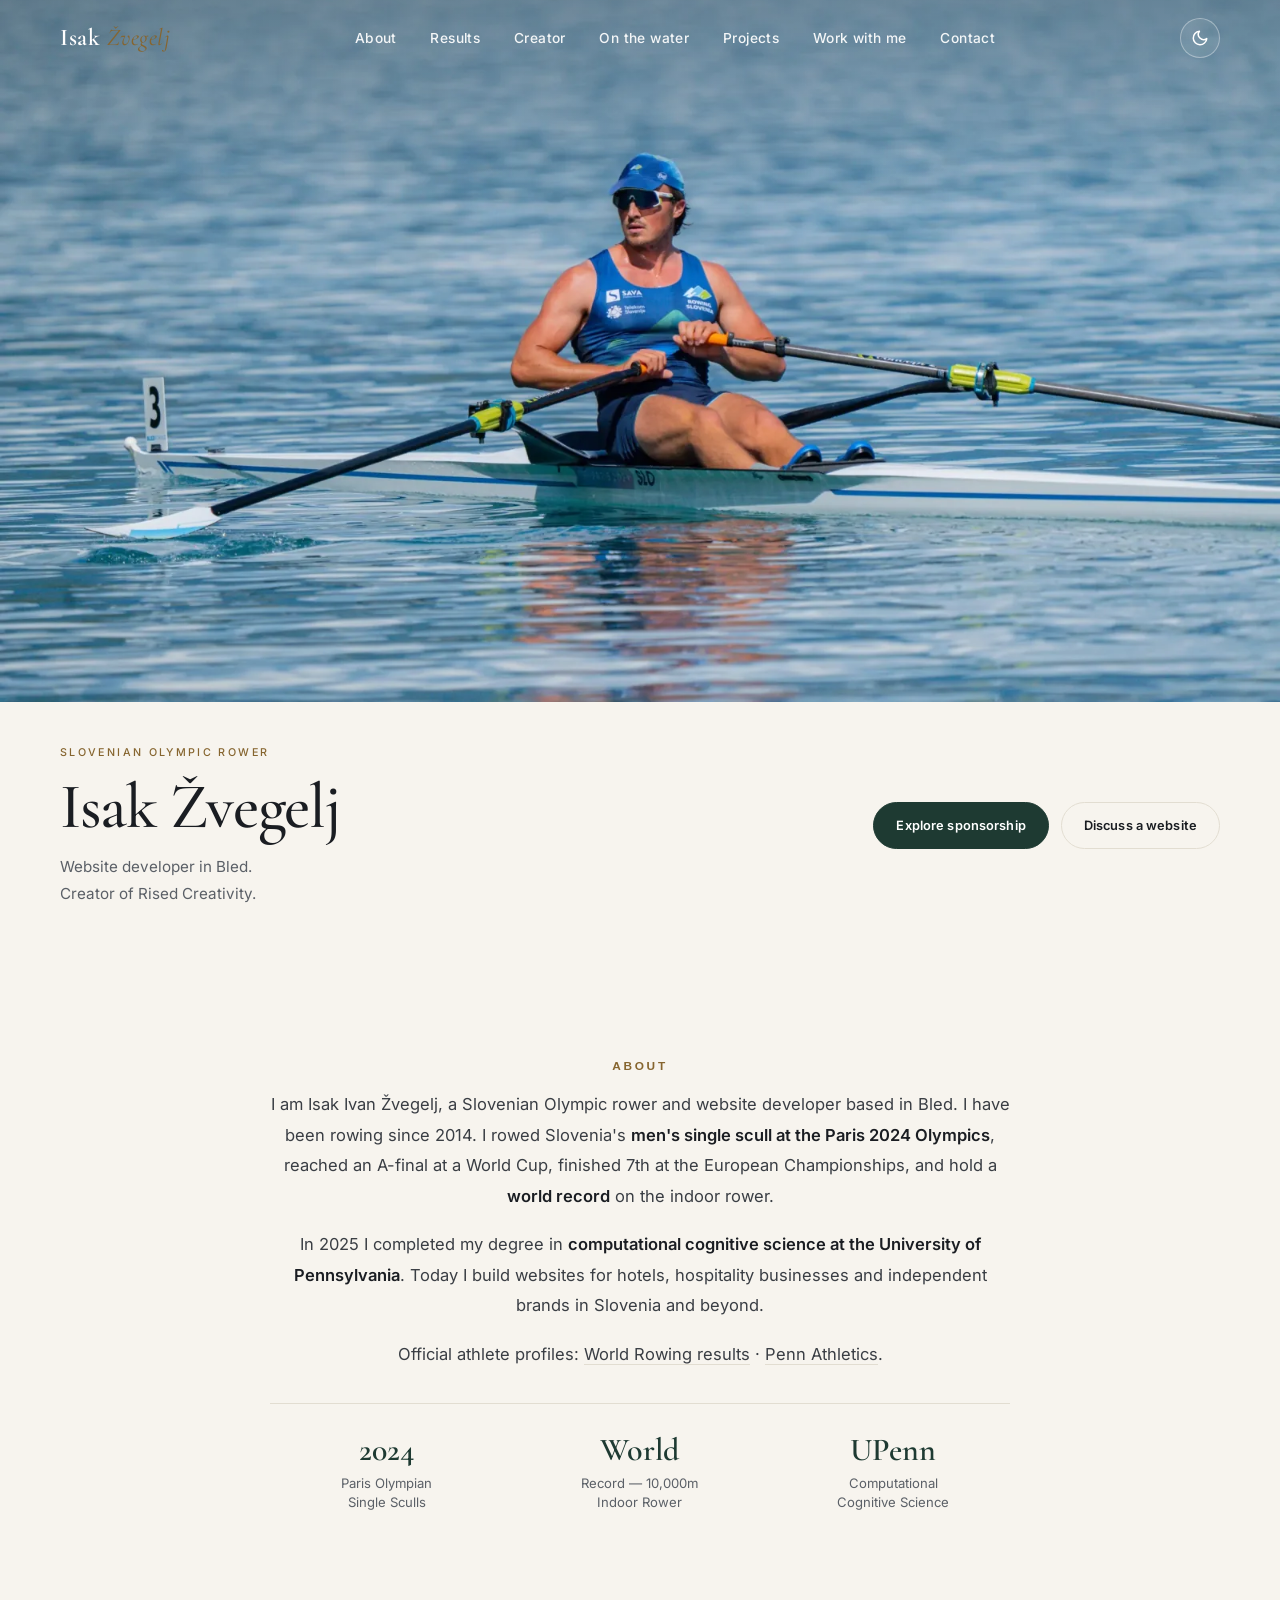
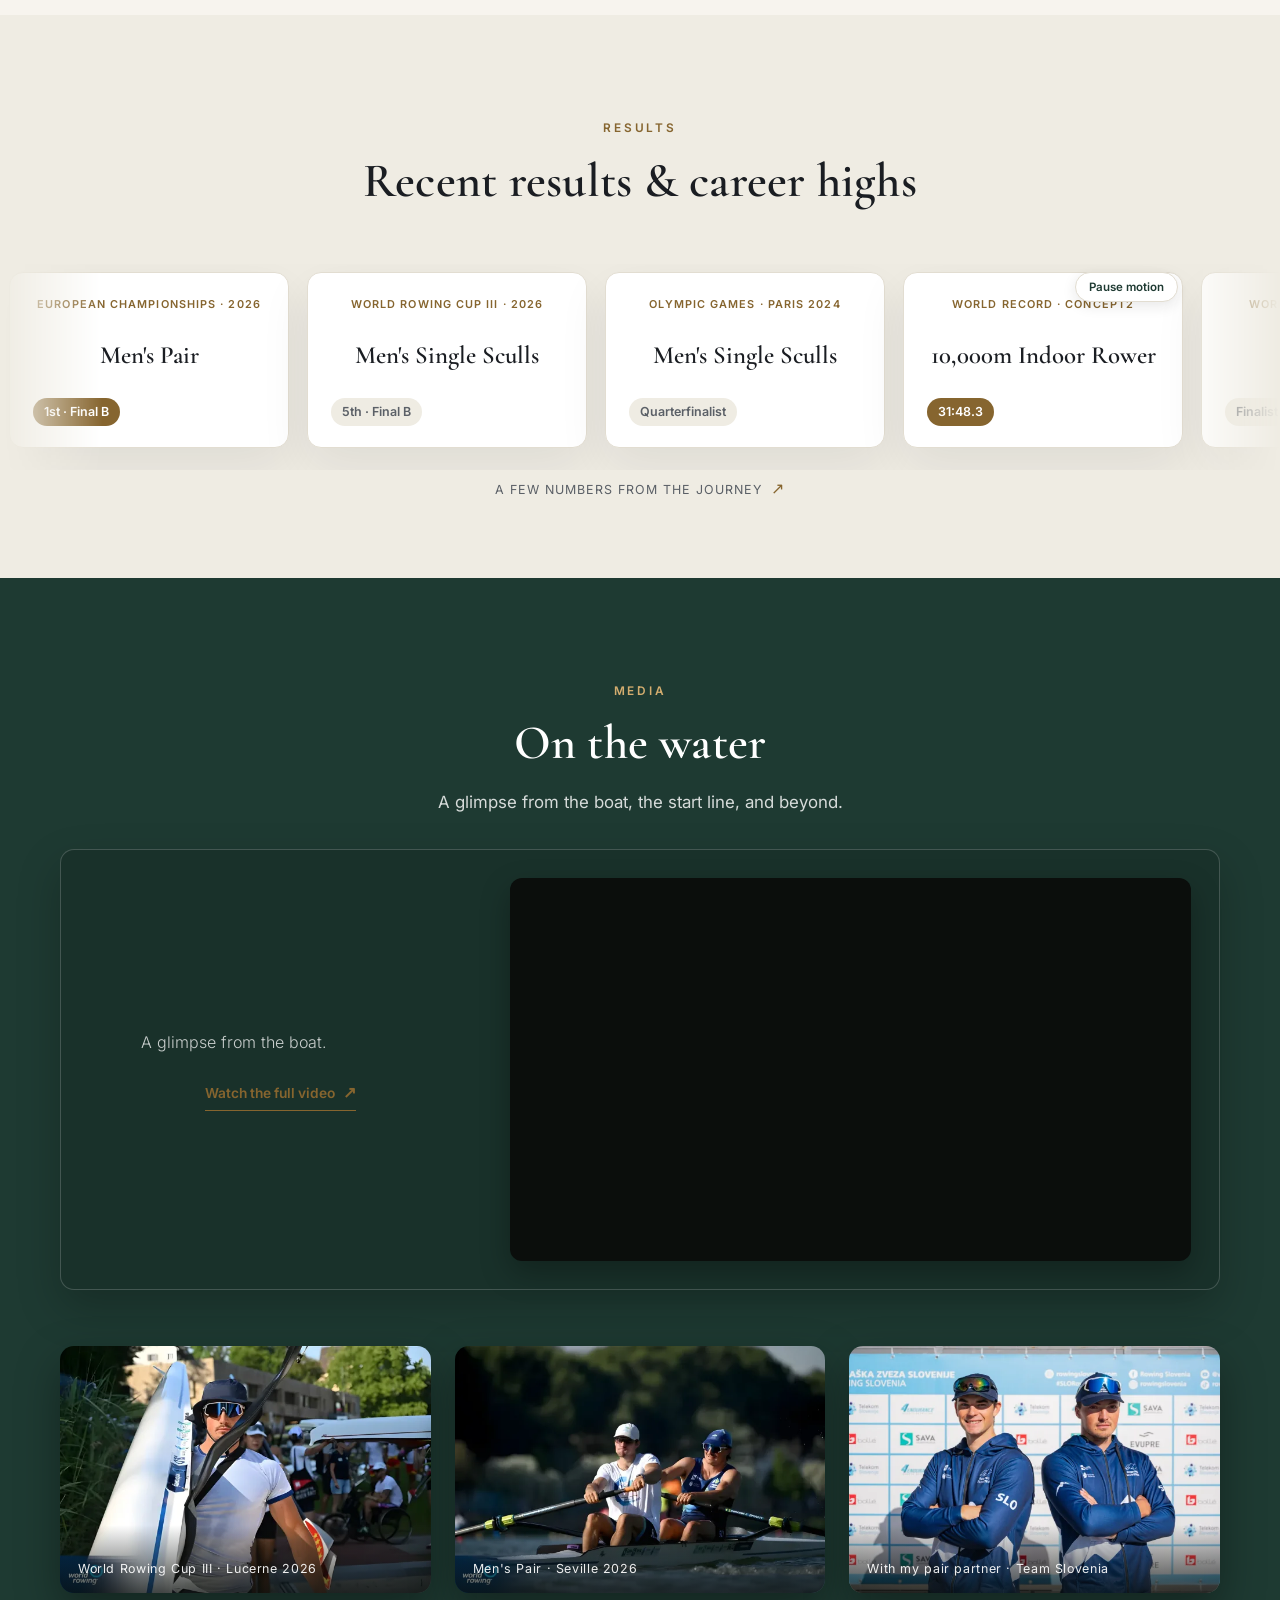
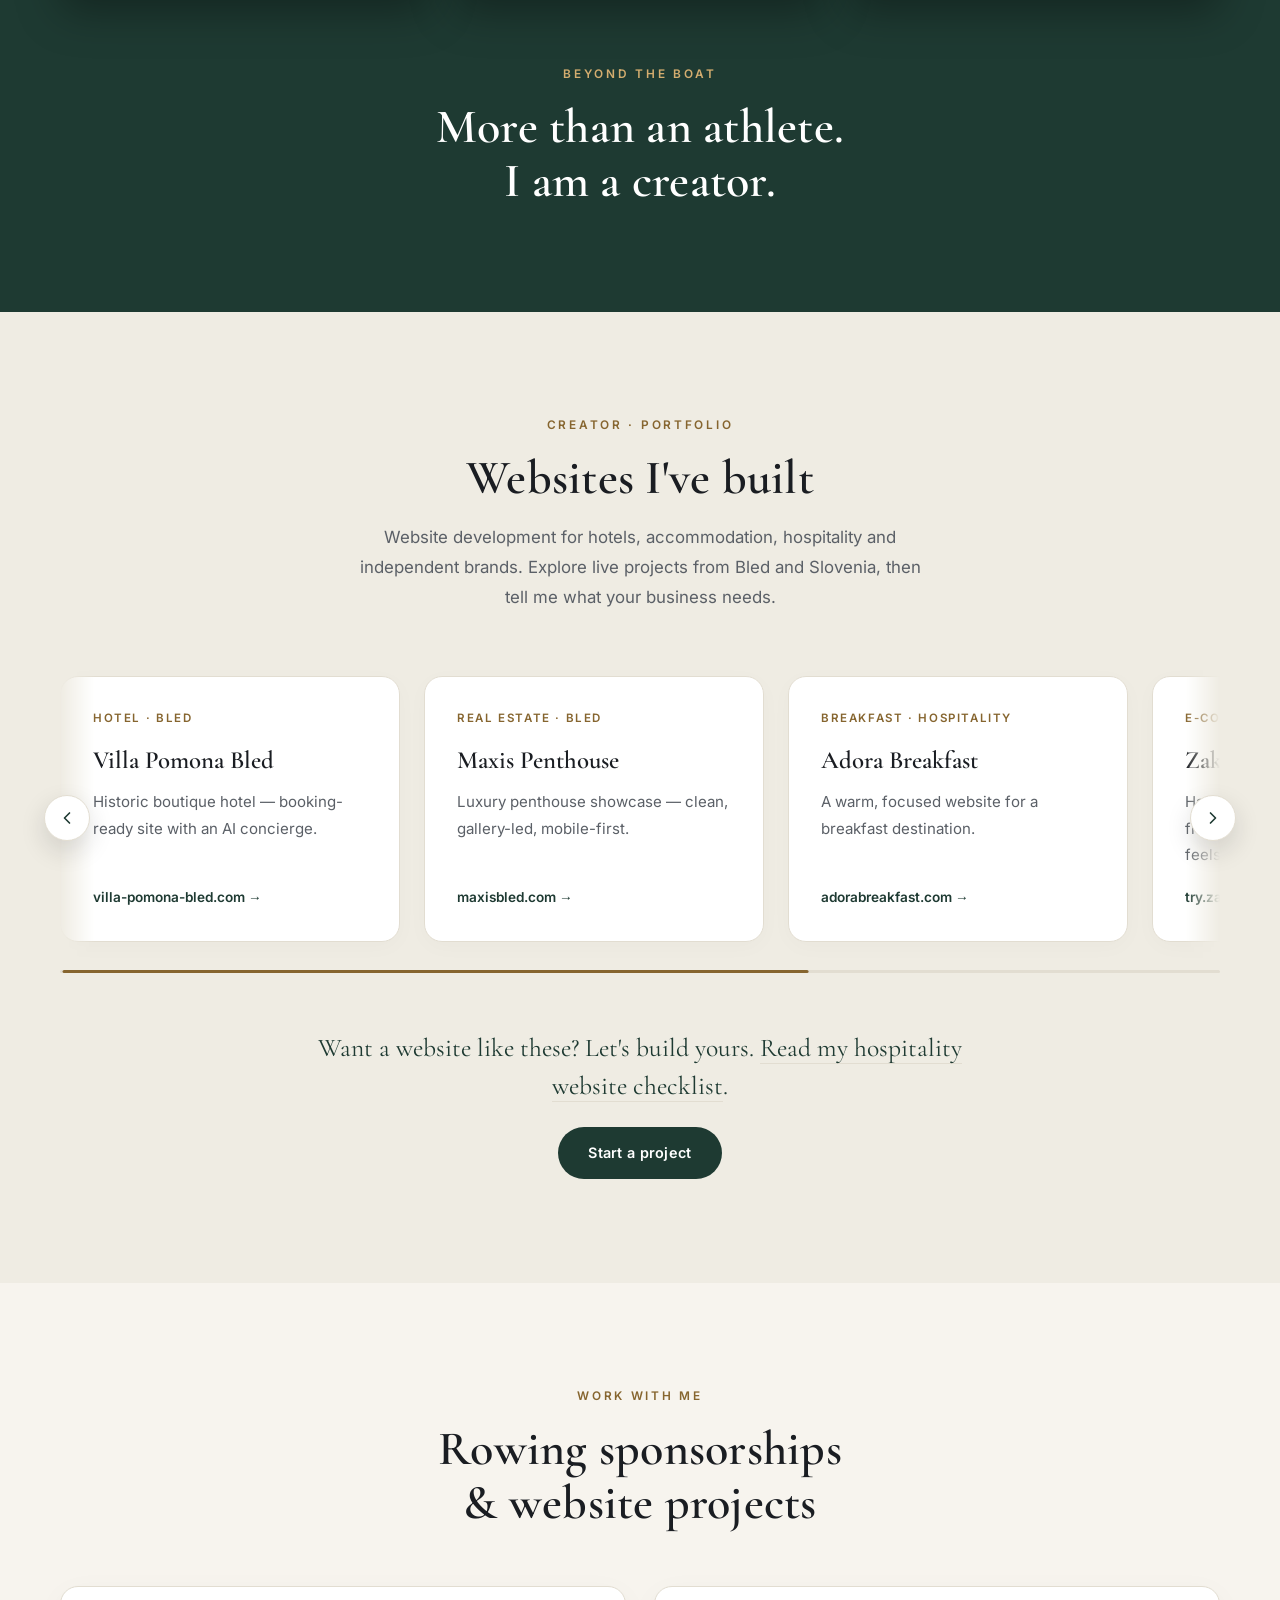
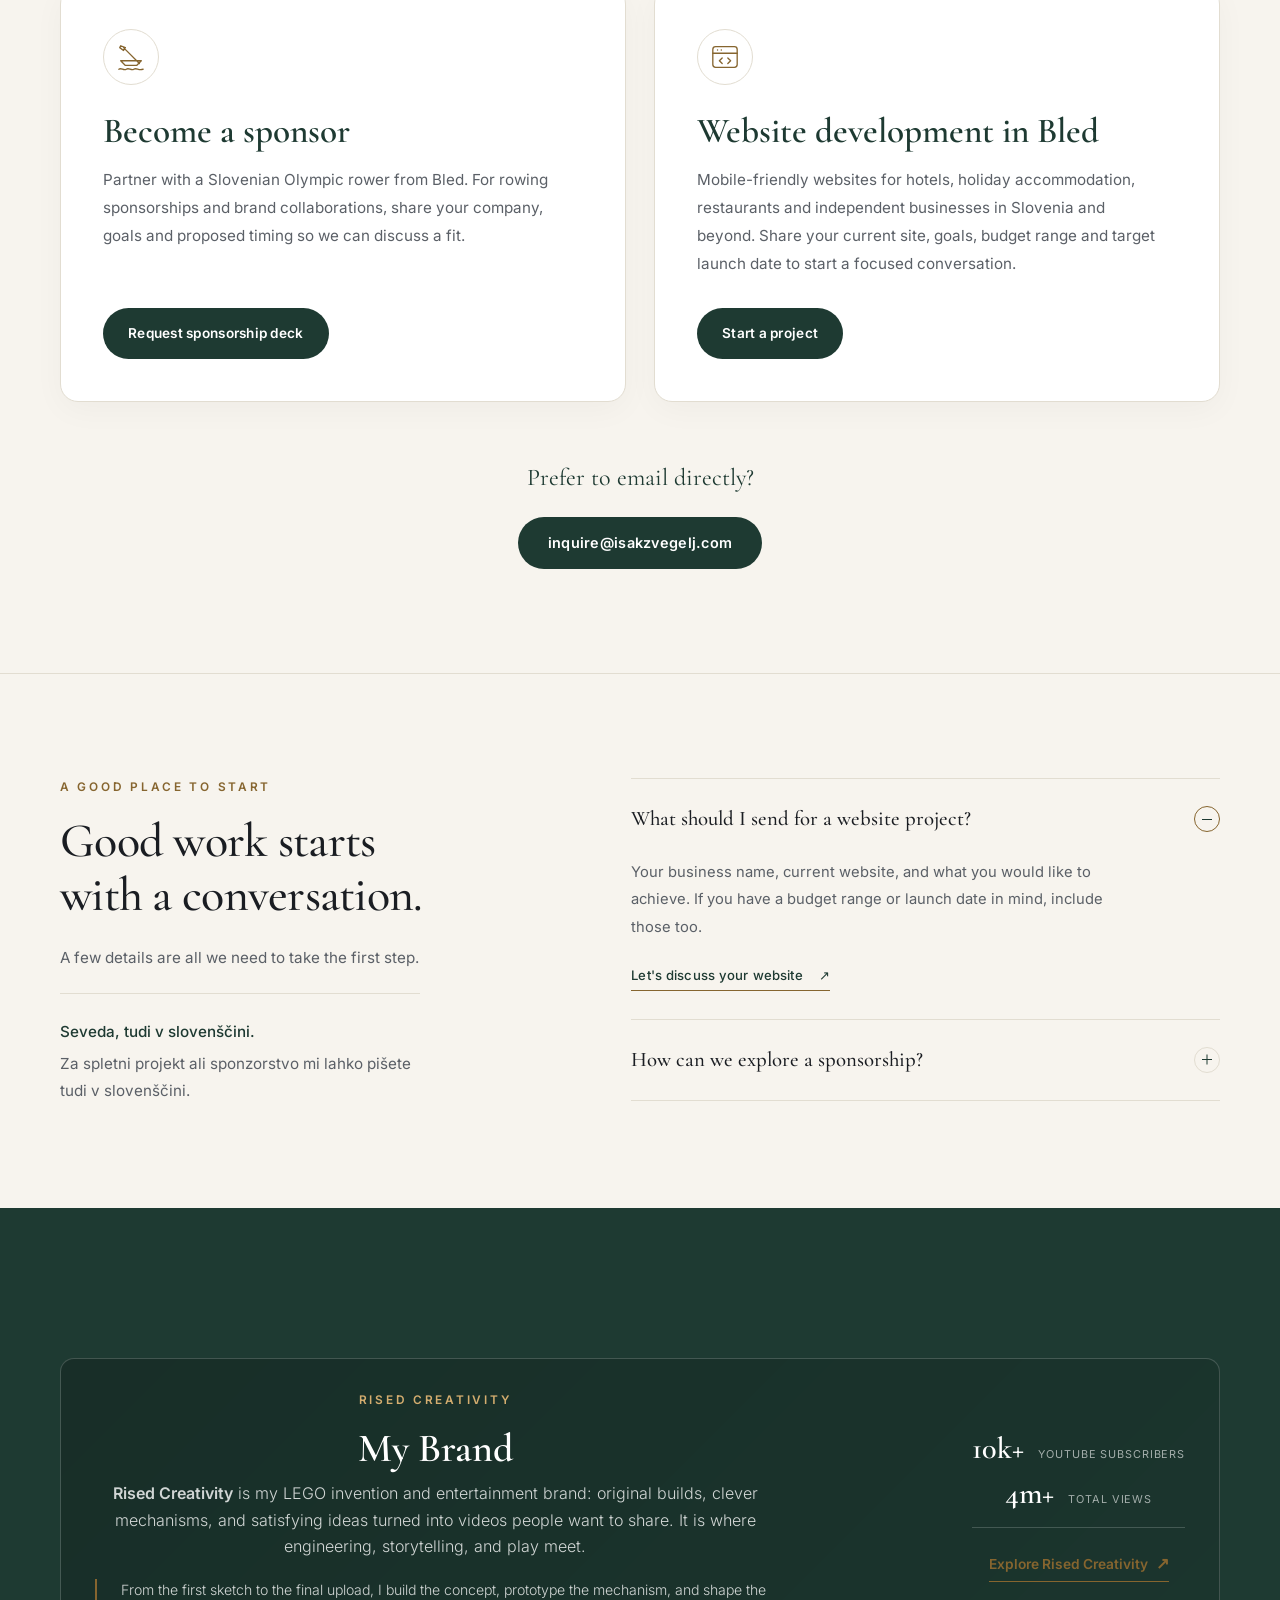
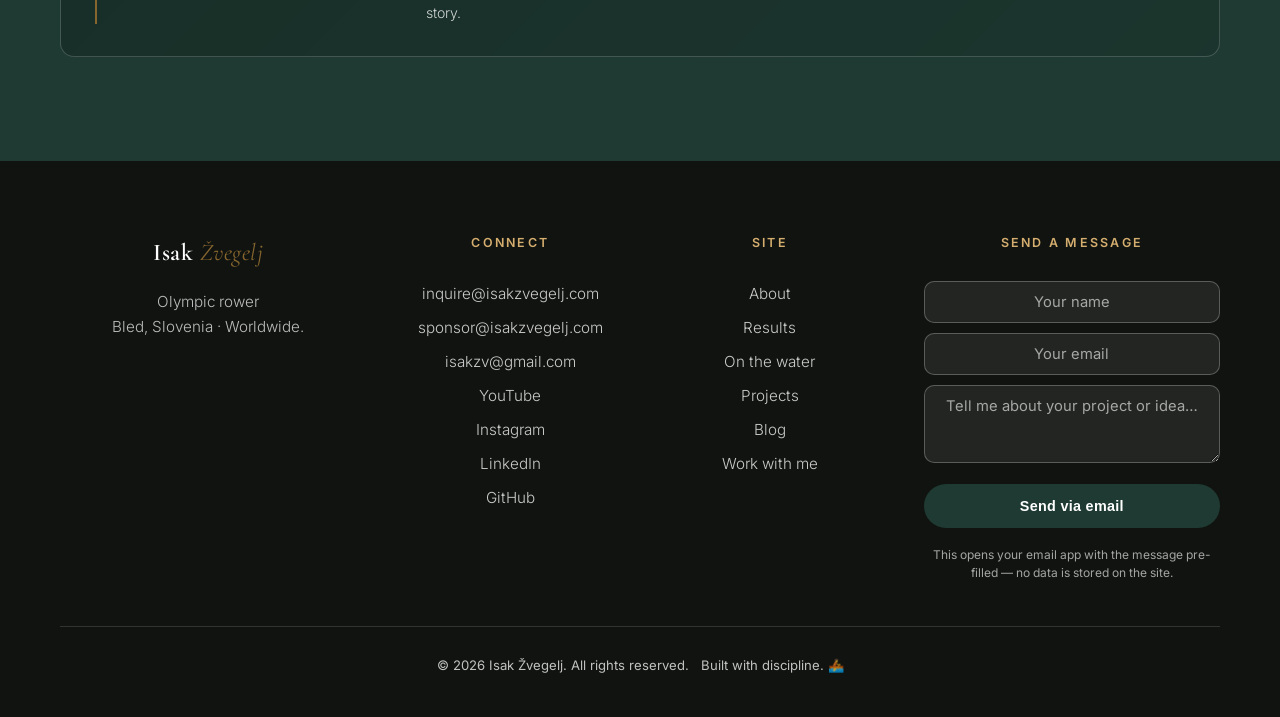
==== commit 070f40e1: "Separate hero copy from unobstructed rowing photograph" ====
--- a/index.html
+++ b/index.html
@@ -99,7 +99,7 @@
 <link rel="preconnect" href="https://static.cloudflareinsights.com">
 <link rel="stylesheet" href="assets/fonts/fonts.css" media="print" onload="this.media='all'">
 <noscript><link rel="stylesheet" href="assets/fonts/fonts.css"></noscript>
-<link rel="stylesheet" href="css/site.css?v=elegance-20261101">
+<link rel="stylesheet" href="css/site.css?v=boat-20261101">
 <script>
 document.documentElement.classList.add('js');(function(){try{var t=localStorage.getItem('theme');if(!t){t=window.matchMedia&&window.matchMedia('(prefers-color-scheme: dark)').matches?'dark':'light';}if(t==='dark'){document.documentElement.setAttribute('data-theme','dark');}}catch(e){}})();
 </script>
@@ -133,18 +133,21 @@
 <main id="main-content">
 <!-- HERO -->
 <section class="hero" id="home">
+  <div class="hero-photo">
   <img class="hero-media" src="assets/img/hero.webp" srcset="assets/img/responsive/hero-960.webp 960w, assets/img/responsive/hero-1600.webp 1600w, assets/img/responsive/hero-2400.webp 2400w, assets/img/hero.webp 2880w, assets/img/hero-3840.webp 3840w" sizes="100vw" width="2880" height="1920" alt="Isak Žvegelj rowing for Slovenia on the water" fetchpriority="high" decoding="async">
   <div class="hero-overlay"></div>
+  </div>
   <div class="container hero-content">
+    <div class="hero-intro">
     <p class="hero-kicker">Slovenian Olympic Rower</p>
     <h1 class="hero-title">Isak Žvegelj</h1>
-    <p class="hero-sub">Slovenian Olympic rower. Website developer in Bled. Creator of Rised Creativity.</p>
+    <p class="hero-sub">Website developer in Bled.<br>Creator of Rised Creativity.</p>
+    </div>
     <div class="hero-actions">
-      <a href="#sponsorship" class="btn btn-light">Request a Sponsorship Deck</a>
-      <a href="#website-project" class="btn btn-ghost">Start a Website Project</a>
-    </div>
-  </div>
-  <a class="scroll-cue" href="#about" aria-label="Scroll down"><span></span></a>
+      <a href="#sponsorship" class="btn btn-light">Explore sponsorship</a>
+      <a href="#website-project" class="btn btn-ghost">Discuss a website</a>
+    </div>
+  </div>
 </section>
 
 <!-- ABOUT -->
@@ -426,6 +429,6 @@
   </div>
 </footer>
 
-<script src="js/main.js?v=elegance-20261101" defer></script>
+<script src="js/main.js?v=boat-20261101" defer></script>
 </body>
 </html>
--- a/css/site.css
+++ b/css/site.css
@@ -630,3 +630,27 @@
 }
 
 @media(prefers-reduced-motion:reduce){html.js .work-card.reveal.visible:hover{transform:none;}}
+
+/* Photograph first: keep all introductory copy below the boat. */
+.hero{display:block;min-height:0;background:var(--bg);color:var(--ink);overflow:visible;}
+.hero-photo{position:relative;height:min(78svh,900px);min-height:420px;overflow:hidden;}
+.hero-photo .hero-media{object-position:50% 50%;}
+.hero-overlay{background:linear-gradient(180deg,rgba(14,30,36,.25),transparent 30%);pointer-events:none;}
+.hero-content{position:relative;inset:auto;display:grid;grid-template-columns:1fr auto;align-items:center;gap:40px;padding:42px 0 48px;text-align:left;color:var(--ink);}
+.hero-kicker{position:static;inset:auto;margin:0 0 12px;transform:none;text-align:left;color:var(--gold);font-size:.67rem;letter-spacing:.22em;}
+.hero-title{position:static;width:auto;height:auto;margin:0;padding:0;overflow:visible;clip:auto;white-space:normal;border:0;font-size:clamp(2.6rem,5vw,4.2rem);font-weight:500;line-height:1.04;letter-spacing:-.02em;text-shadow:none;}
+.hero-sub{position:static;inset:auto;max-width:none;margin:14px 0 0;font-size:.95rem;font-weight:400;line-height:1.75;color:var(--muted);}
+.hero-actions{position:static;inset:auto;transform:none;width:auto;display:flex;align-items:center;gap:12px;margin:0;}
+.hero-actions .btn{width:auto;min-height:46px;padding:12px 22px;font-size:.8rem;white-space:nowrap;}
+.hero-actions .btn-light{background:var(--green);color:var(--white);border:1px solid var(--green);}
+.hero-actions .btn-ghost{border:1px solid var(--line);color:var(--ink);background:transparent;backdrop-filter:none;-webkit-backdrop-filter:none;}
+.hero-actions .btn:hover{border-color:var(--gold);}
+@media(max-width:860px){
+ .hero-photo{height:62svh;min-height:350px;max-height:640px;}
+ .hero-content{grid-template-columns:1fr;gap:26px;padding:34px 0 40px;}
+ .hero-actions{justify-content:flex-start;flex-wrap:wrap;gap:10px;}
+ .hero-actions .btn{min-height:44px;padding:11px 18px;}
+ .hero-title{font-size:3rem;}
+ .hero-sub{font-size:.9rem;}
+}
+@media(max-width:360px){.hero-actions .btn{font-size:.74rem;padding:11px 14px;}}
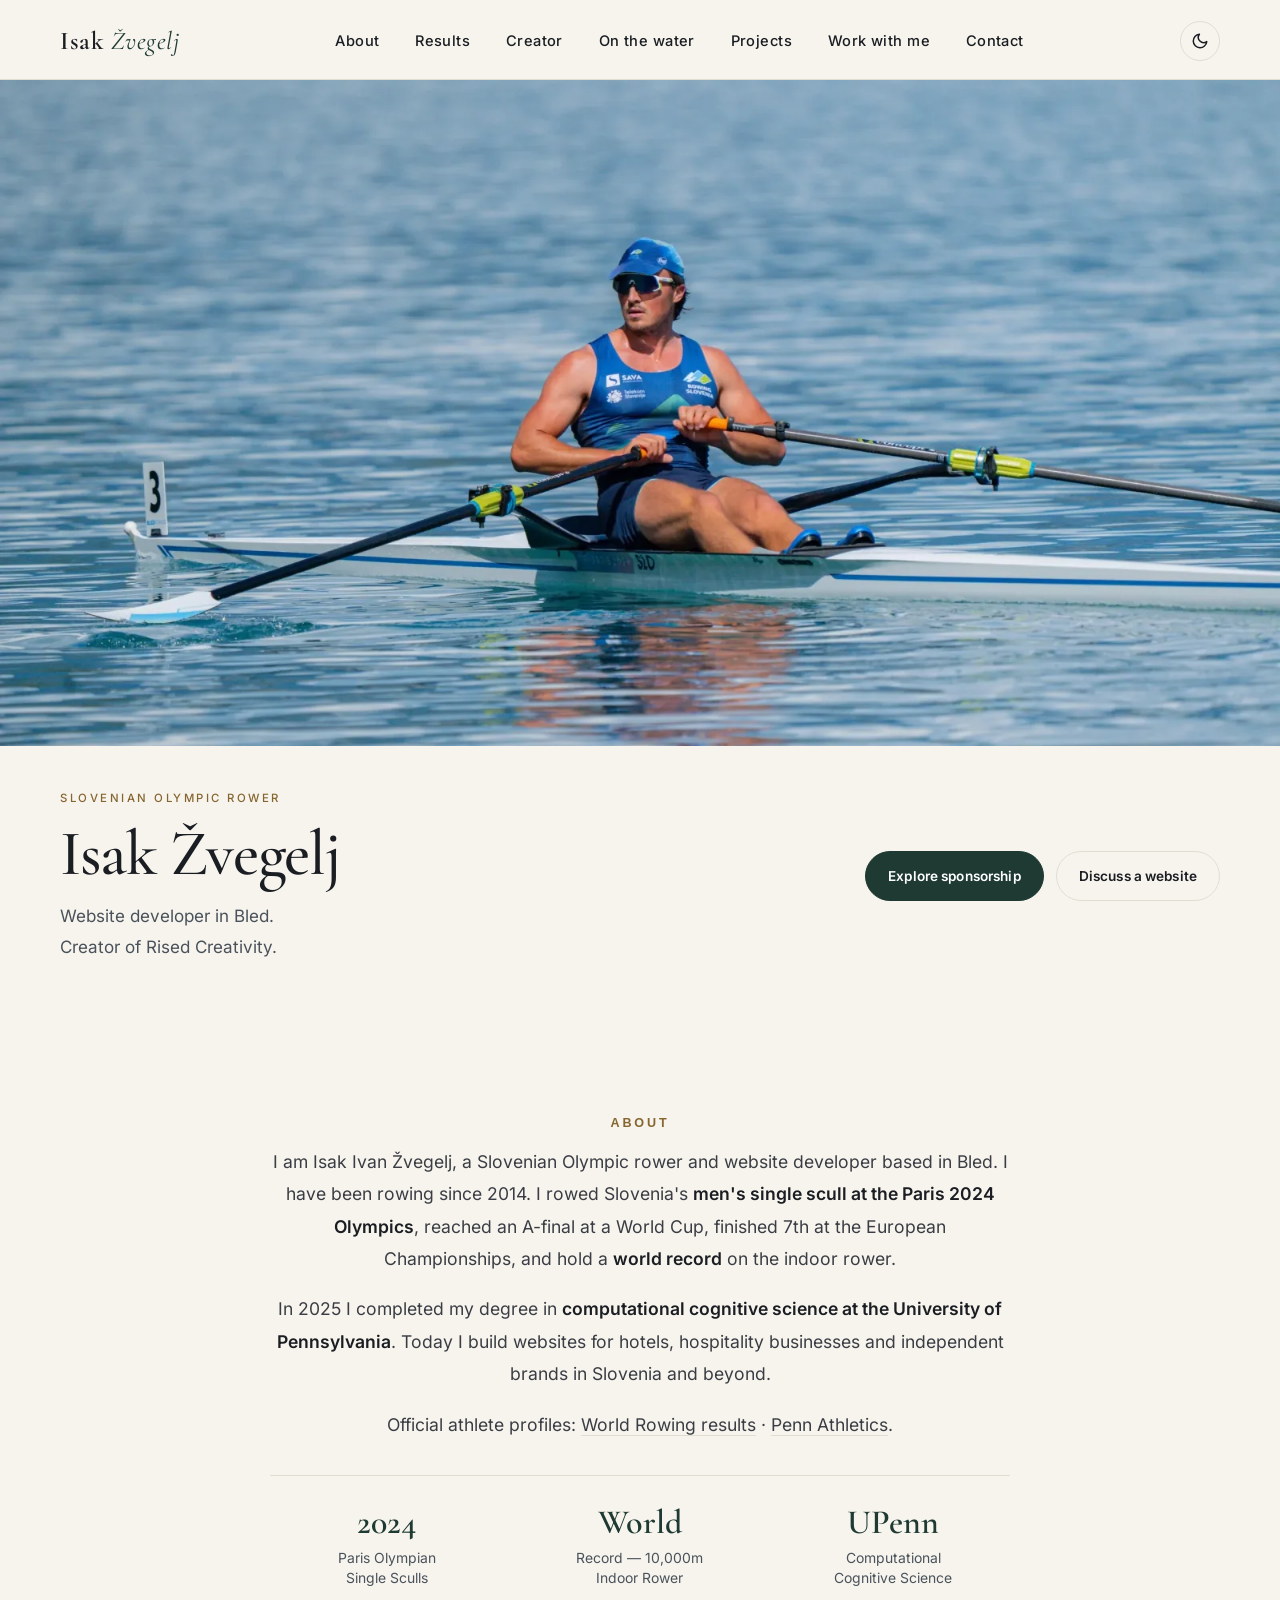
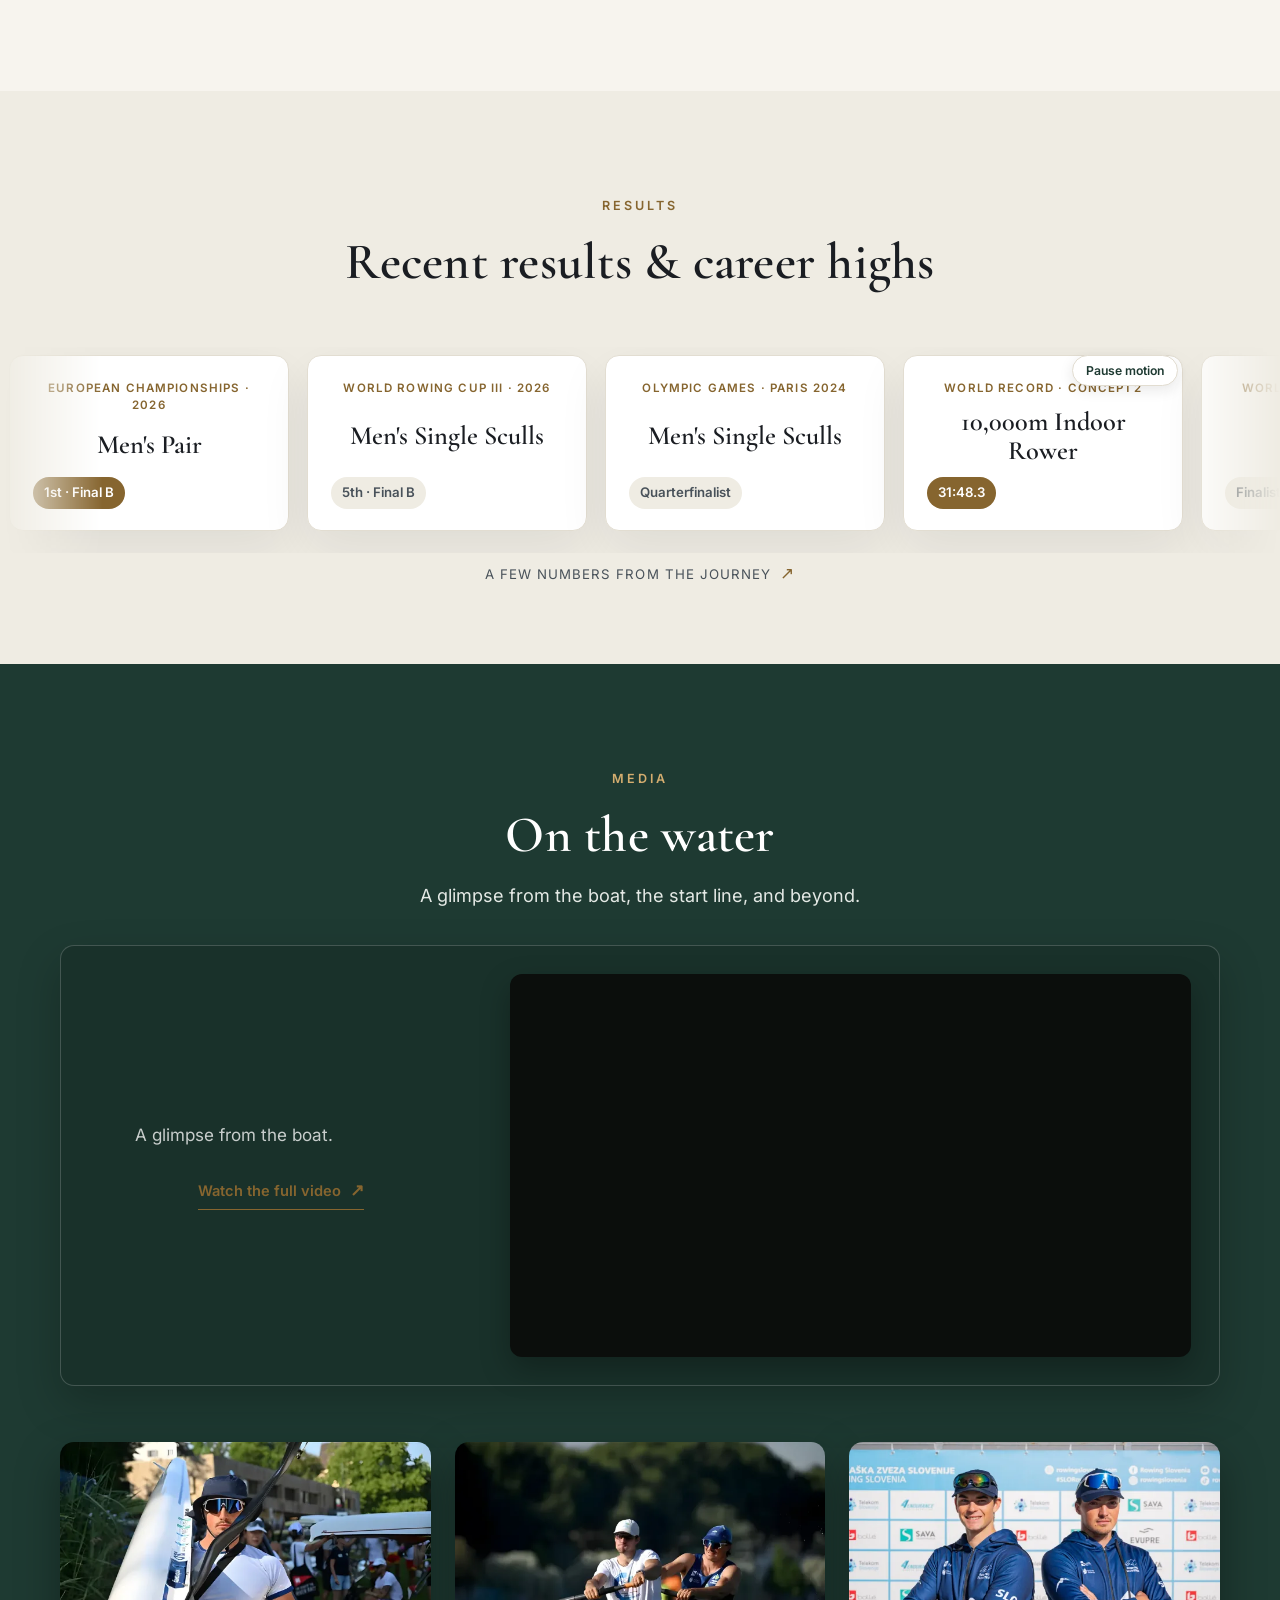
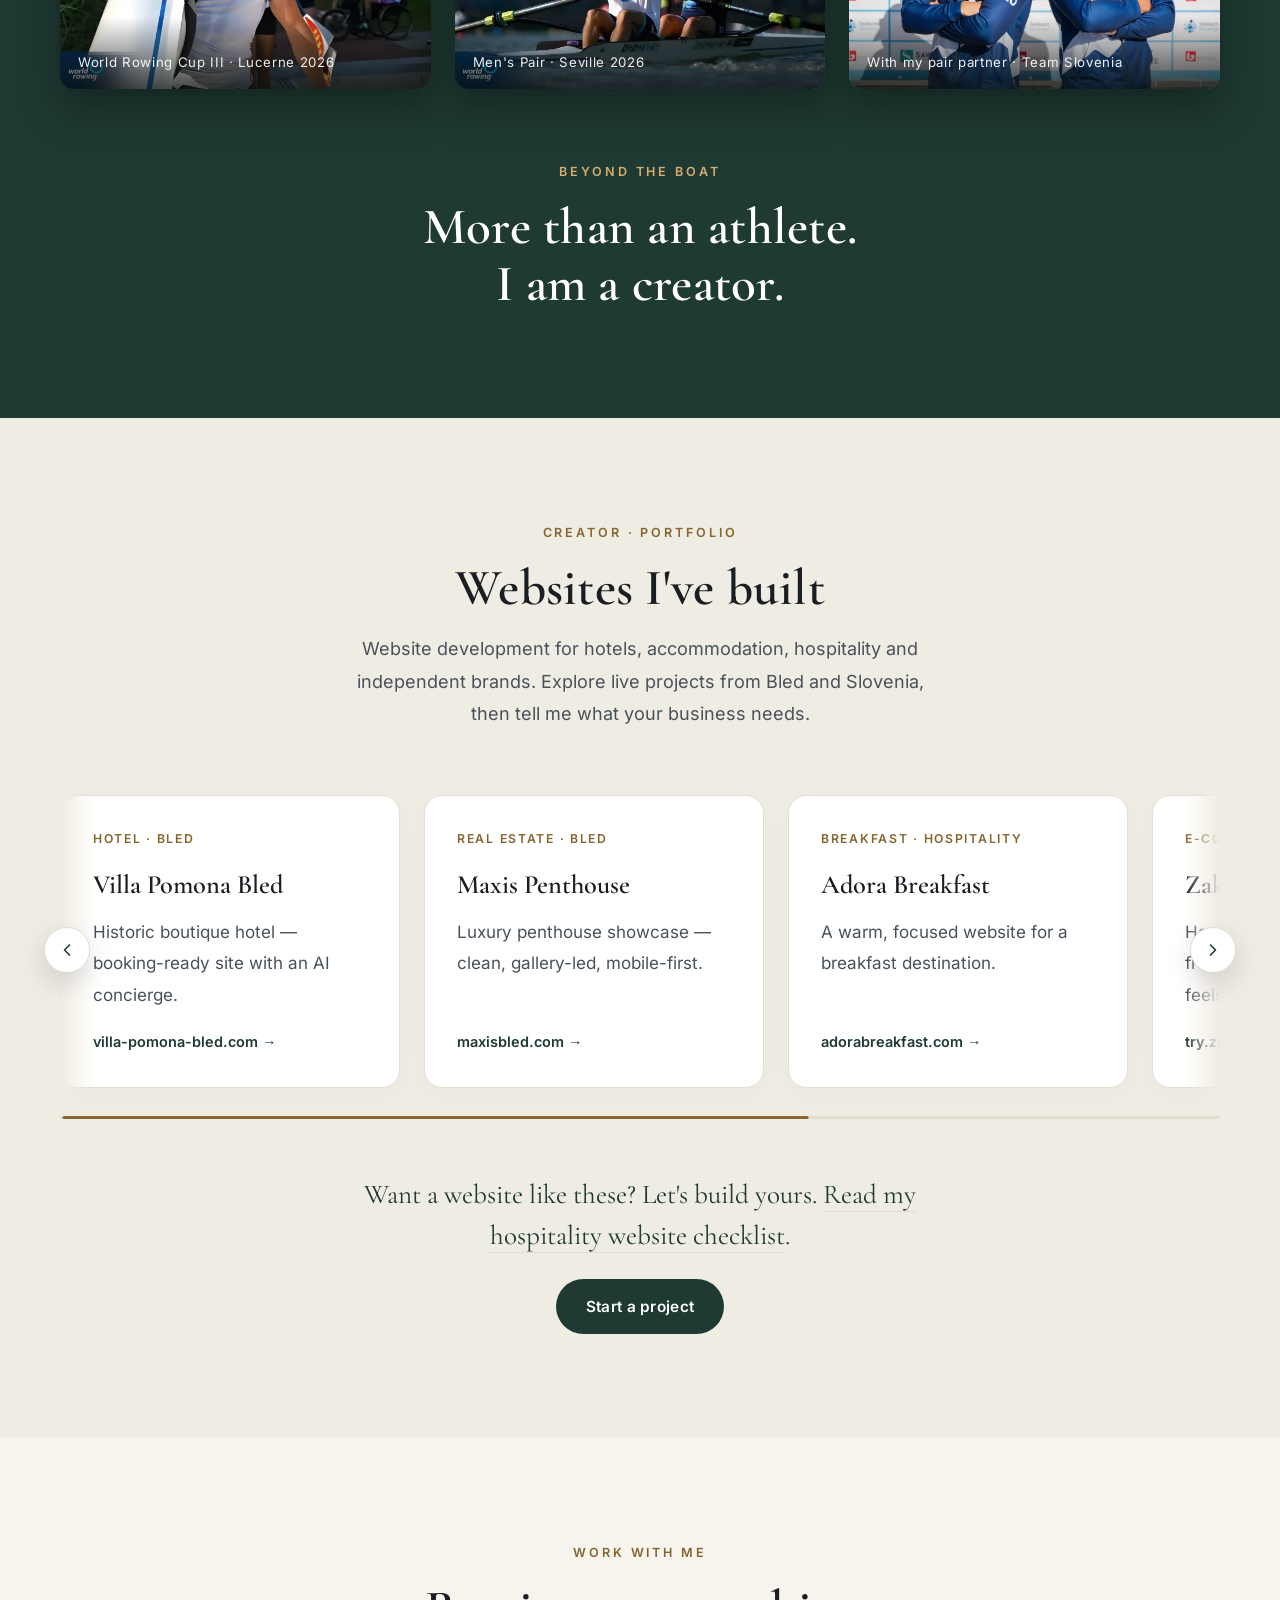
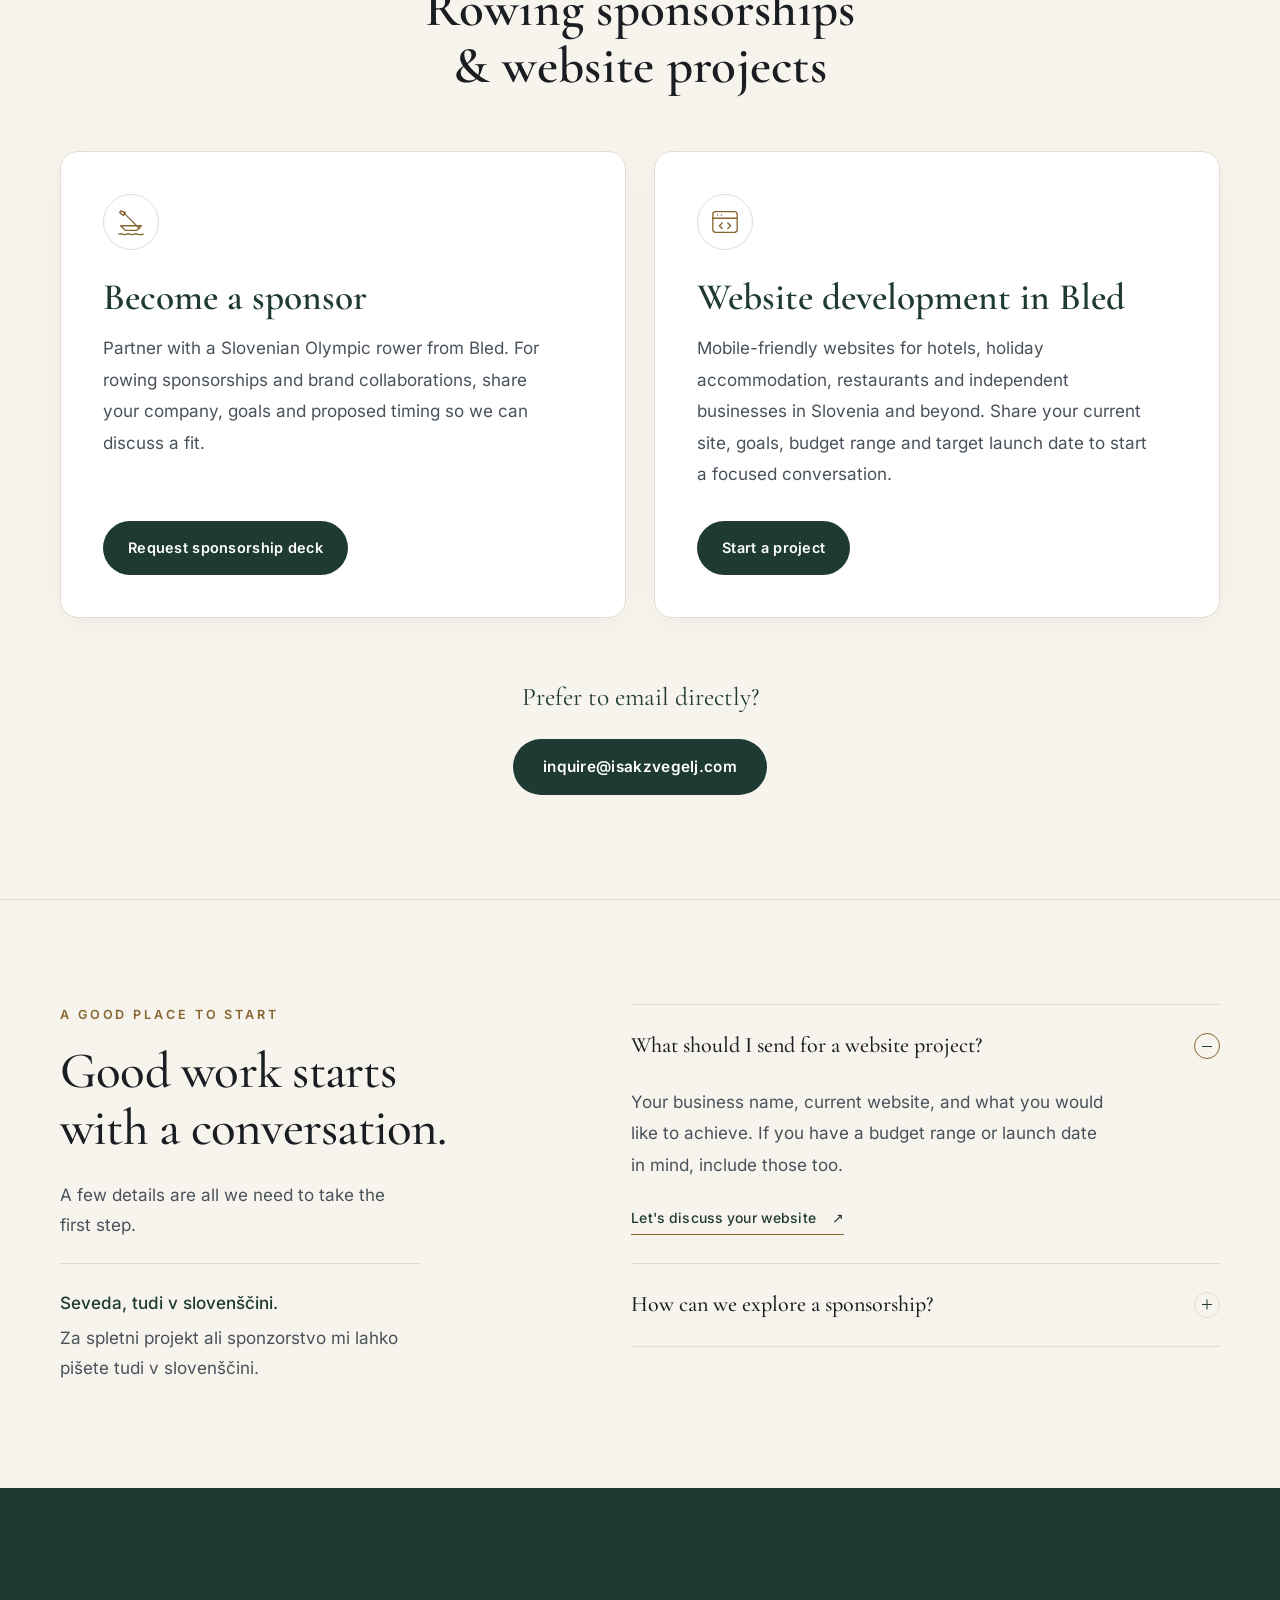
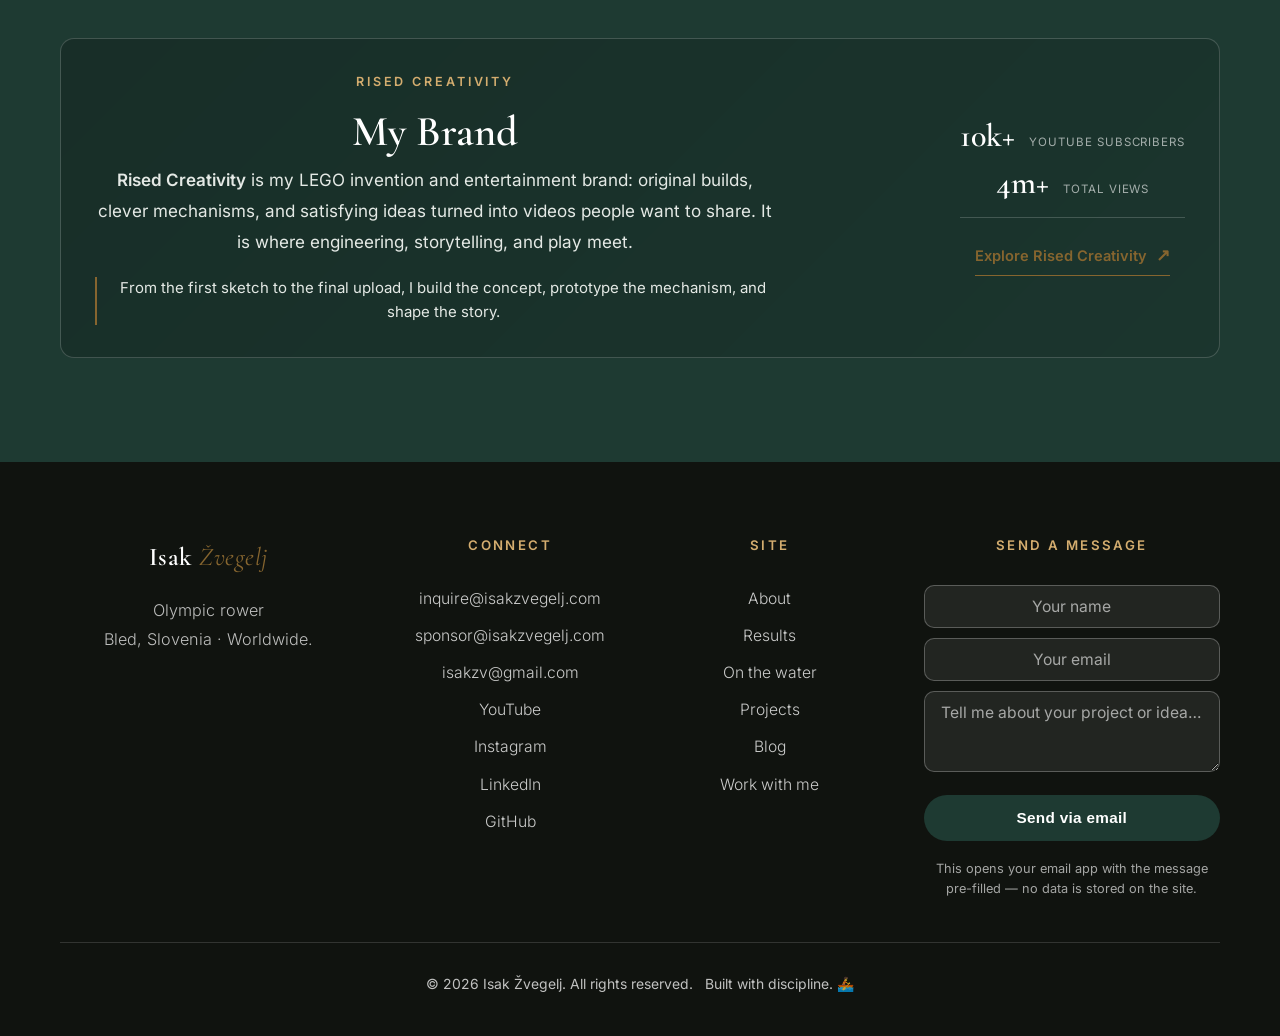
==== commit 803701ae: "Separate navigation, improve reading and add staggered scroll motion" ====
--- a/index.html
+++ b/index.html
@@ -93,13 +93,13 @@
 <meta name="twitter:image" content="https://isakzvegelj.com/assets/img/social-share.jpg">
 <meta name="twitter:image:alt" content="Isak Žvegelj rowing for Slovenia on the water">
 <link rel="preload" as="image" href="assets/img/hero.webp" imagesrcset="assets/img/responsive/hero-960.webp 960w, assets/img/responsive/hero-1600.webp 1600w, assets/img/responsive/hero-2400.webp 2400w, assets/img/hero.webp 2880w, assets/img/hero-3840.webp 3840w" imagesizes="100vw" fetchpriority="high">
-<link rel="icon" type="image/svg+xml" href="assets/favicon.svg">
+<link rel="icon" type="image/svg+xml" href="assets/favicon.svg?v=simple-20261101">
 <link rel="alternate icon" href="assets/apple-touch-icon.png">
 <link rel="apple-touch-icon" href="assets/apple-touch-icon.png">
 <link rel="preconnect" href="https://static.cloudflareinsights.com">
 <link rel="stylesheet" href="assets/fonts/fonts.css" media="print" onload="this.media='all'">
 <noscript><link rel="stylesheet" href="assets/fonts/fonts.css"></noscript>
-<link rel="stylesheet" href="css/site.css?v=boat-20261101">
+<link rel="stylesheet" href="css/site.css?v=reading-20261101">
 <script>
 document.documentElement.classList.add('js');(function(){try{var t=localStorage.getItem('theme');if(!t){t=window.matchMedia&&window.matchMedia('(prefers-color-scheme: dark)').matches?'dark':'light';}if(t==='dark'){document.documentElement.setAttribute('data-theme','dark');}}catch(e){}})();
 </script>
@@ -429,6 +429,6 @@
   </div>
 </footer>
 
-<script src="js/main.js?v=boat-20261101" defer></script>
+<script src="js/main.js?v=reading-20261101" defer></script>
 </body>
 </html>
--- a/css/site.css
+++ b/css/site.css
@@ -654,3 +654,48 @@
  .hero-sub{font-size:.9rem;}
 }
 @media(max-width:360px){.hero-actions .btn{font-size:.74rem;padding:11px 14px;}}
+
+/* Clear navigation above the photograph, stronger reading rhythm. */
+html{font-size:17px;}
+:root{--muted:#49525a;}
+[data-theme="dark"]{--muted:#bec5b9;}
+body{padding-top:80px;line-height:1.8;}
+.site-header,.site-header.scrolled,[data-theme="dark"] .site-header.scrolled{height:80px;padding:18px 0;background:var(--bg);border-bottom:1px solid var(--line);box-shadow:none;backdrop-filter:none;-webkit-backdrop-filter:none;}
+.nav-row{min-height:44px;}
+.site-header .logo,.site-header.scrolled .logo{color:var(--ink);text-shadow:none;}
+.site-header .logo span,.site-header.scrolled .logo span{color:var(--green);text-shadow:none;}
+.site-header .nav-links a{color:var(--ink);font-weight:500;}
+.site-header .theme-toggle{color:var(--ink);border-color:var(--line);background:transparent;}
+.site-header .nav-toggle span{background:var(--ink);}
+.hero-photo{height:min(74svh,880px);min-height:460px;}
+.hero-photo .hero-media{object-position:50% 38%;}
+.hero-overlay{display:none;}
+body.subpage .page-wrap{padding-top:0;}
+.hero-sub{font-size:1rem;line-height:1.85;}
+.section-intro{font-size:1.06rem;}
+.work-card p,.project-card p,.question-answer p{font-size:1rem;font-weight:400;line-height:1.85;}
+.creator-story,.rised-card p:not(.eyebrow),.rowing-video-copy>p:not(.eyebrow),.prose{font-weight:400;}
+.creator .section-intro,.creator p,.rised-card p:not(.eyebrow){color:#e4e9e5;}
+.prose p{line-height:1.9;}
+.questions-intro>p:not(.eyebrow){font-size:1rem;}
+.questions-intro .local-note{font-size:.9rem;}
+.footer-col a{font-size:.92rem;}
+.reading-progress{position:fixed;left:0;right:0;top:78px;height:2px;z-index:102;background:var(--gold);transform:scaleX(0);transform-origin:left;pointer-events:none;}
+/* Staggered, one-time entrances: no ongoing offscreen animation work. */
+html.js .reveal{transform:translateY(34px);transition:opacity .8s var(--ease-out),transform .95s var(--ease-out);transition-delay:var(--reveal-delay,0ms);}
+html.js .reveal.visible{opacity:1;transform:none;}
+html.js .section-head.reveal .section-title{opacity:0;translate:0 12px;transition:opacity .85s var(--ease-out) .1s,translate 1s var(--ease-out) .1s;}
+html.js .section-head.reveal.visible .section-title{opacity:1;translate:0 0;}
+html.js .creator-gallery figure.reveal img{transform:scale(1.07);transition:transform 1.3s var(--ease-out);}
+html.js .creator-gallery figure.reveal.visible img{transform:scale(1);}
+@media(hover:hover) and (pointer:fine){html.js .creator-gallery figure.reveal.visible:hover img{transform:scale(1.035);}}
+@media(max-width:860px){
+ .hero-photo{height:62svh;min-height:350px;max-height:640px;}
+ .hero-photo .hero-media{object-position:50% 50%;}
+ .hero-sub{font-size:1rem;}
+}
+@media(prefers-reduced-motion:reduce){
+ html.js .reveal,html.js .reveal.visible{opacity:1;transform:none;transition:none;}
+ html.js .section-head.reveal .section-title{opacity:1;translate:none;transition:none;}
+ html.js .creator-gallery figure.reveal img,html.js .creator-gallery figure.reveal.visible:hover img{transform:none;transition:none;}
+}
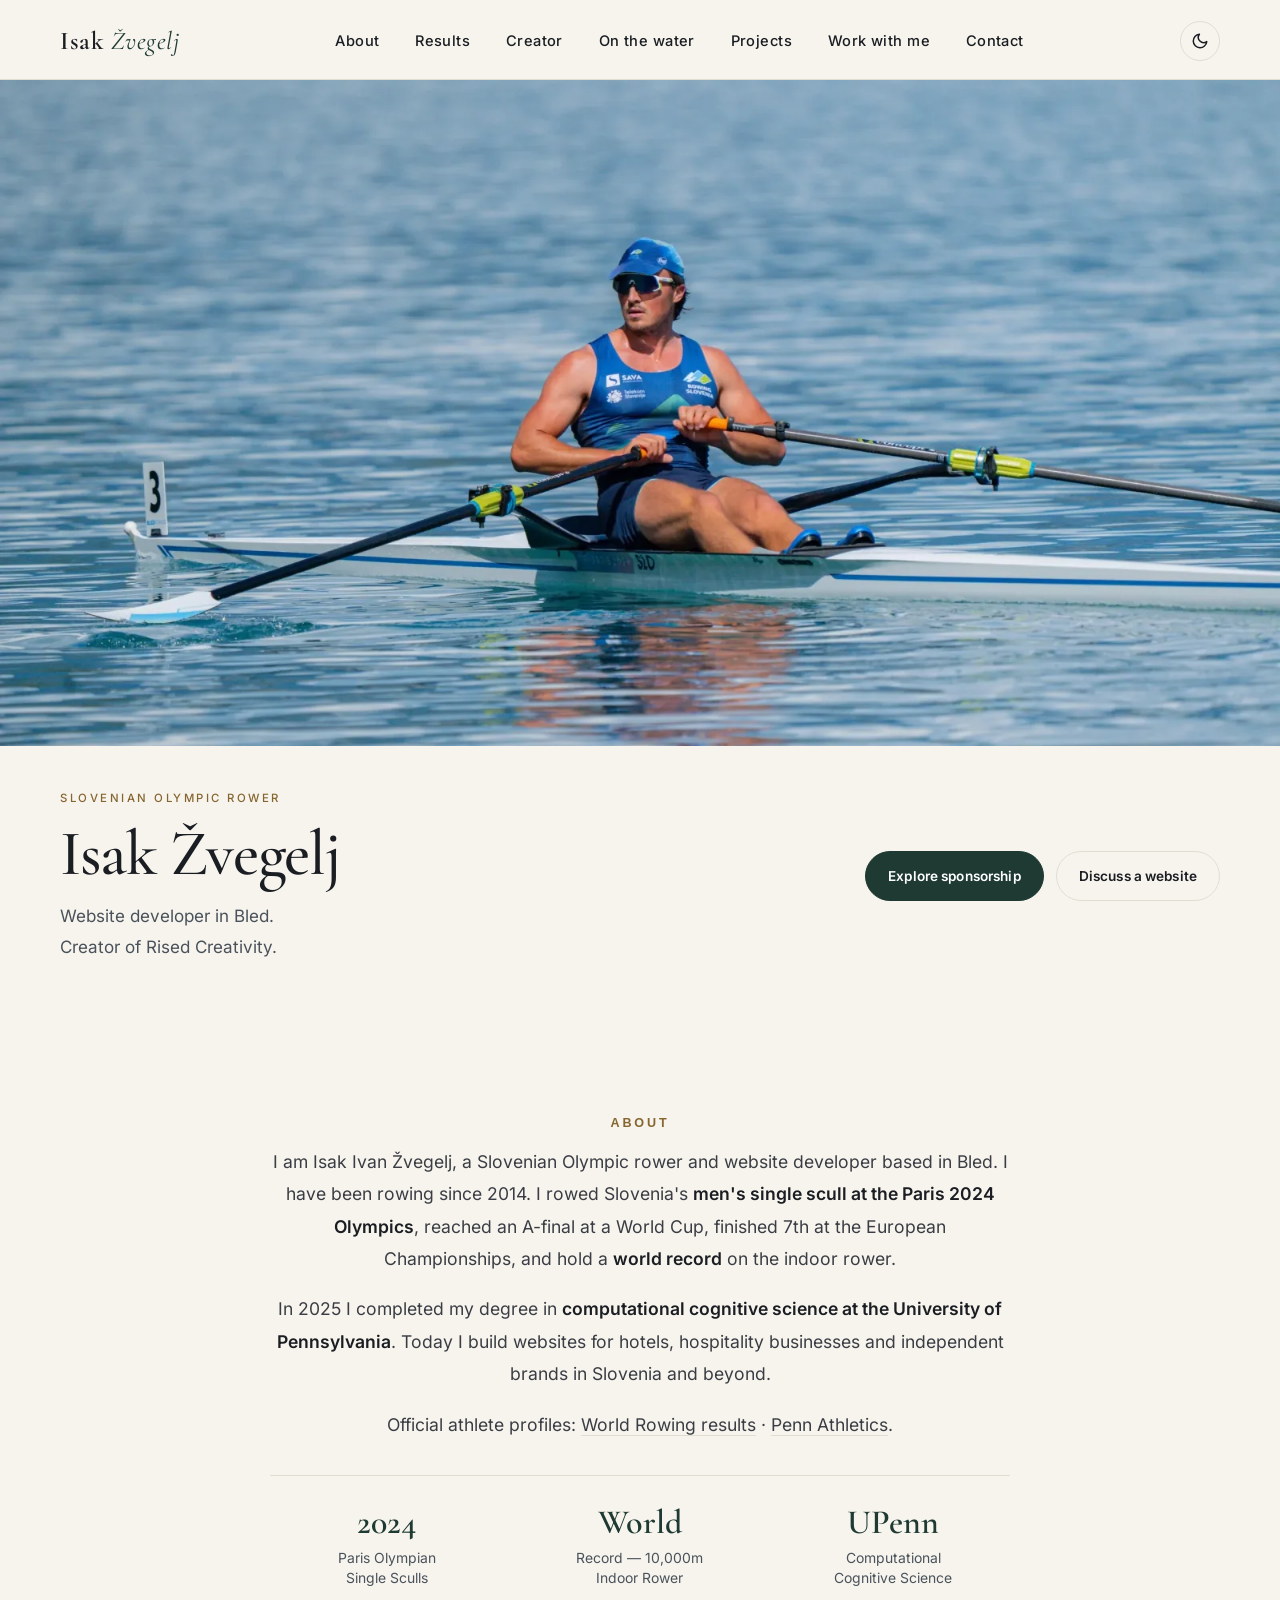
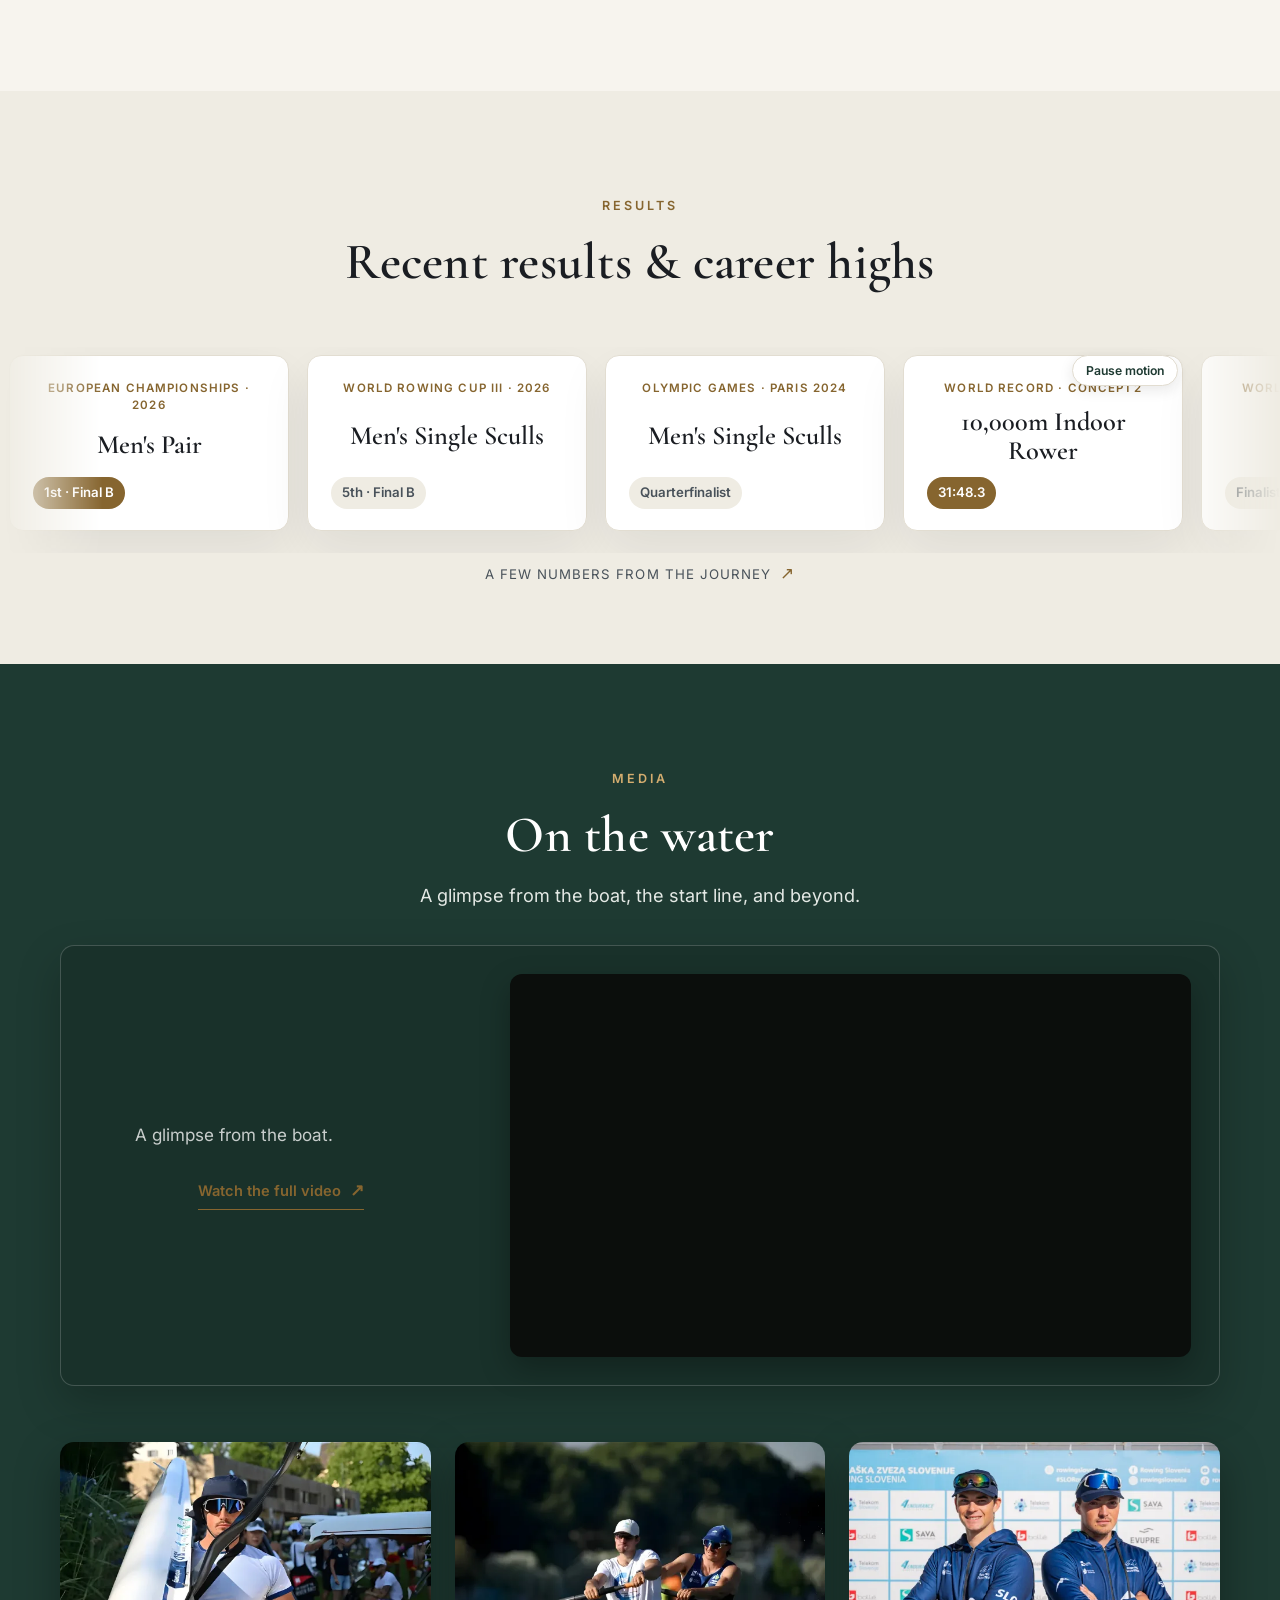
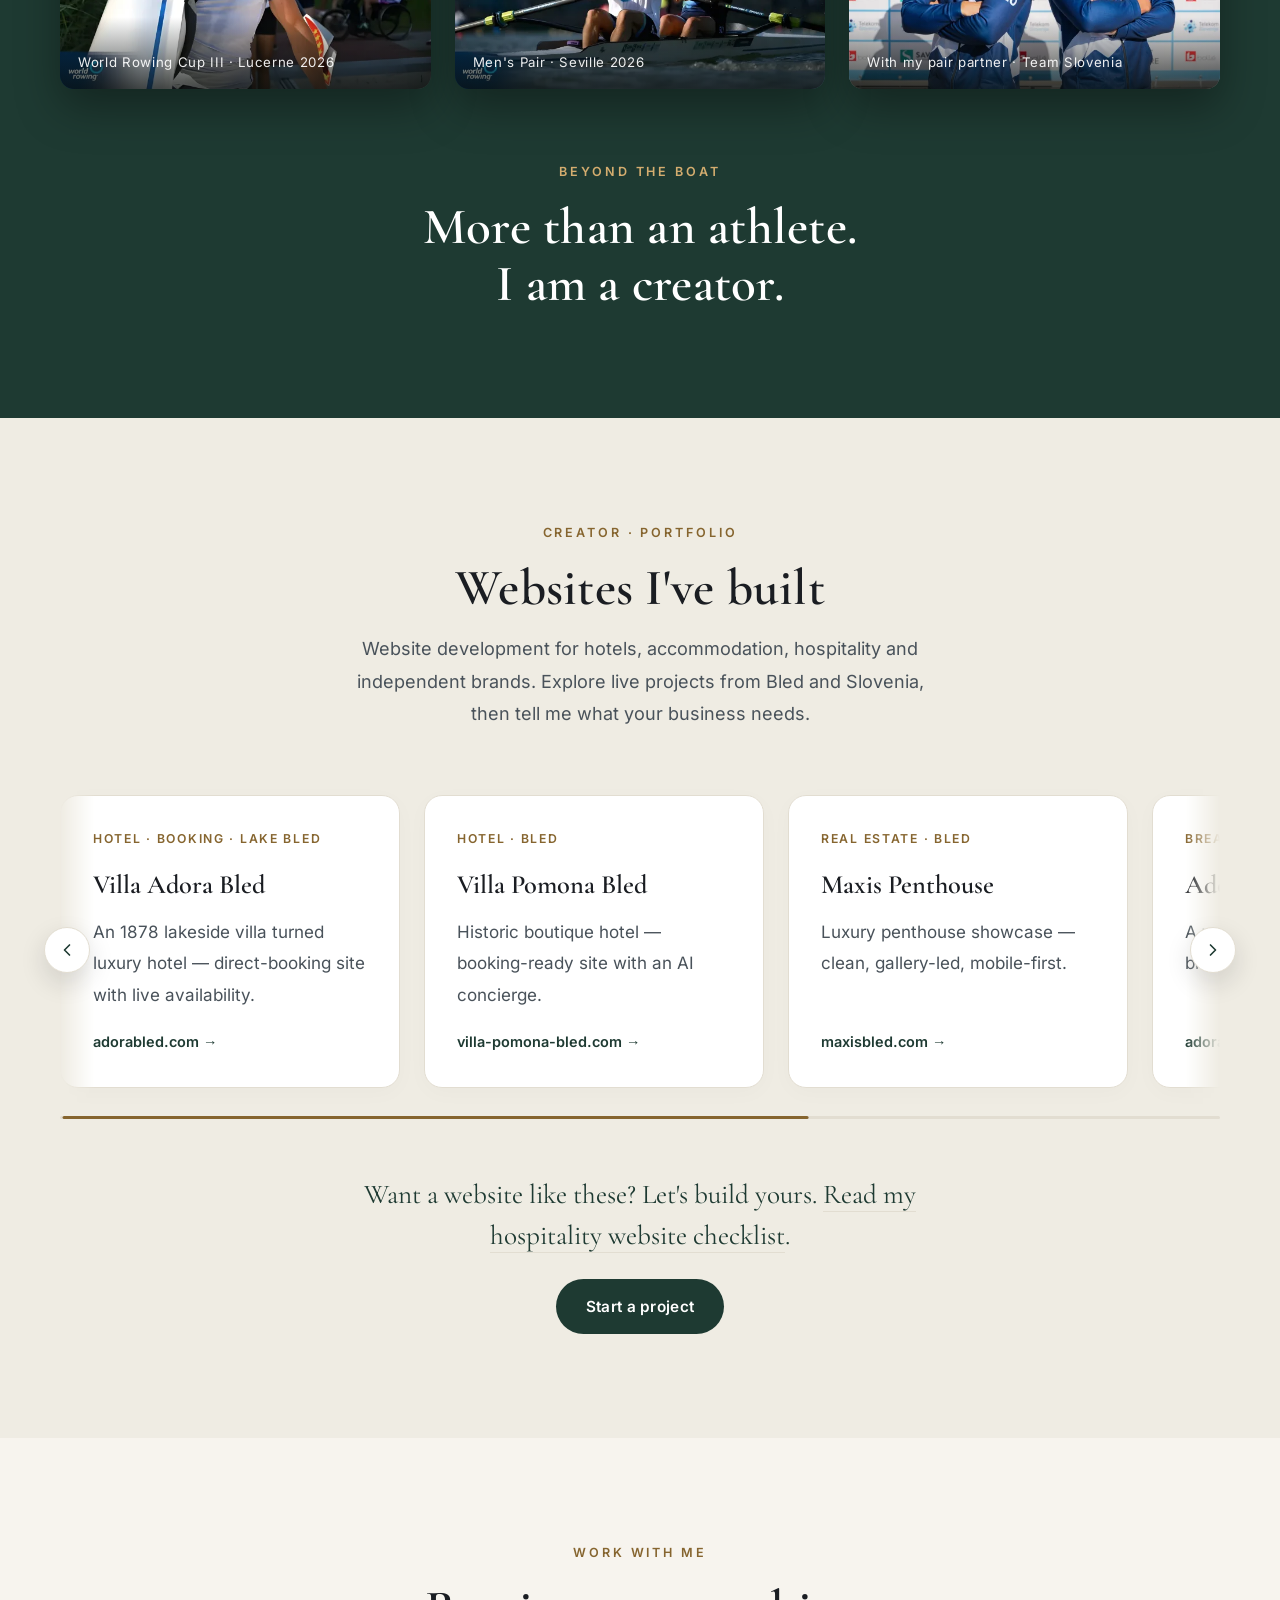
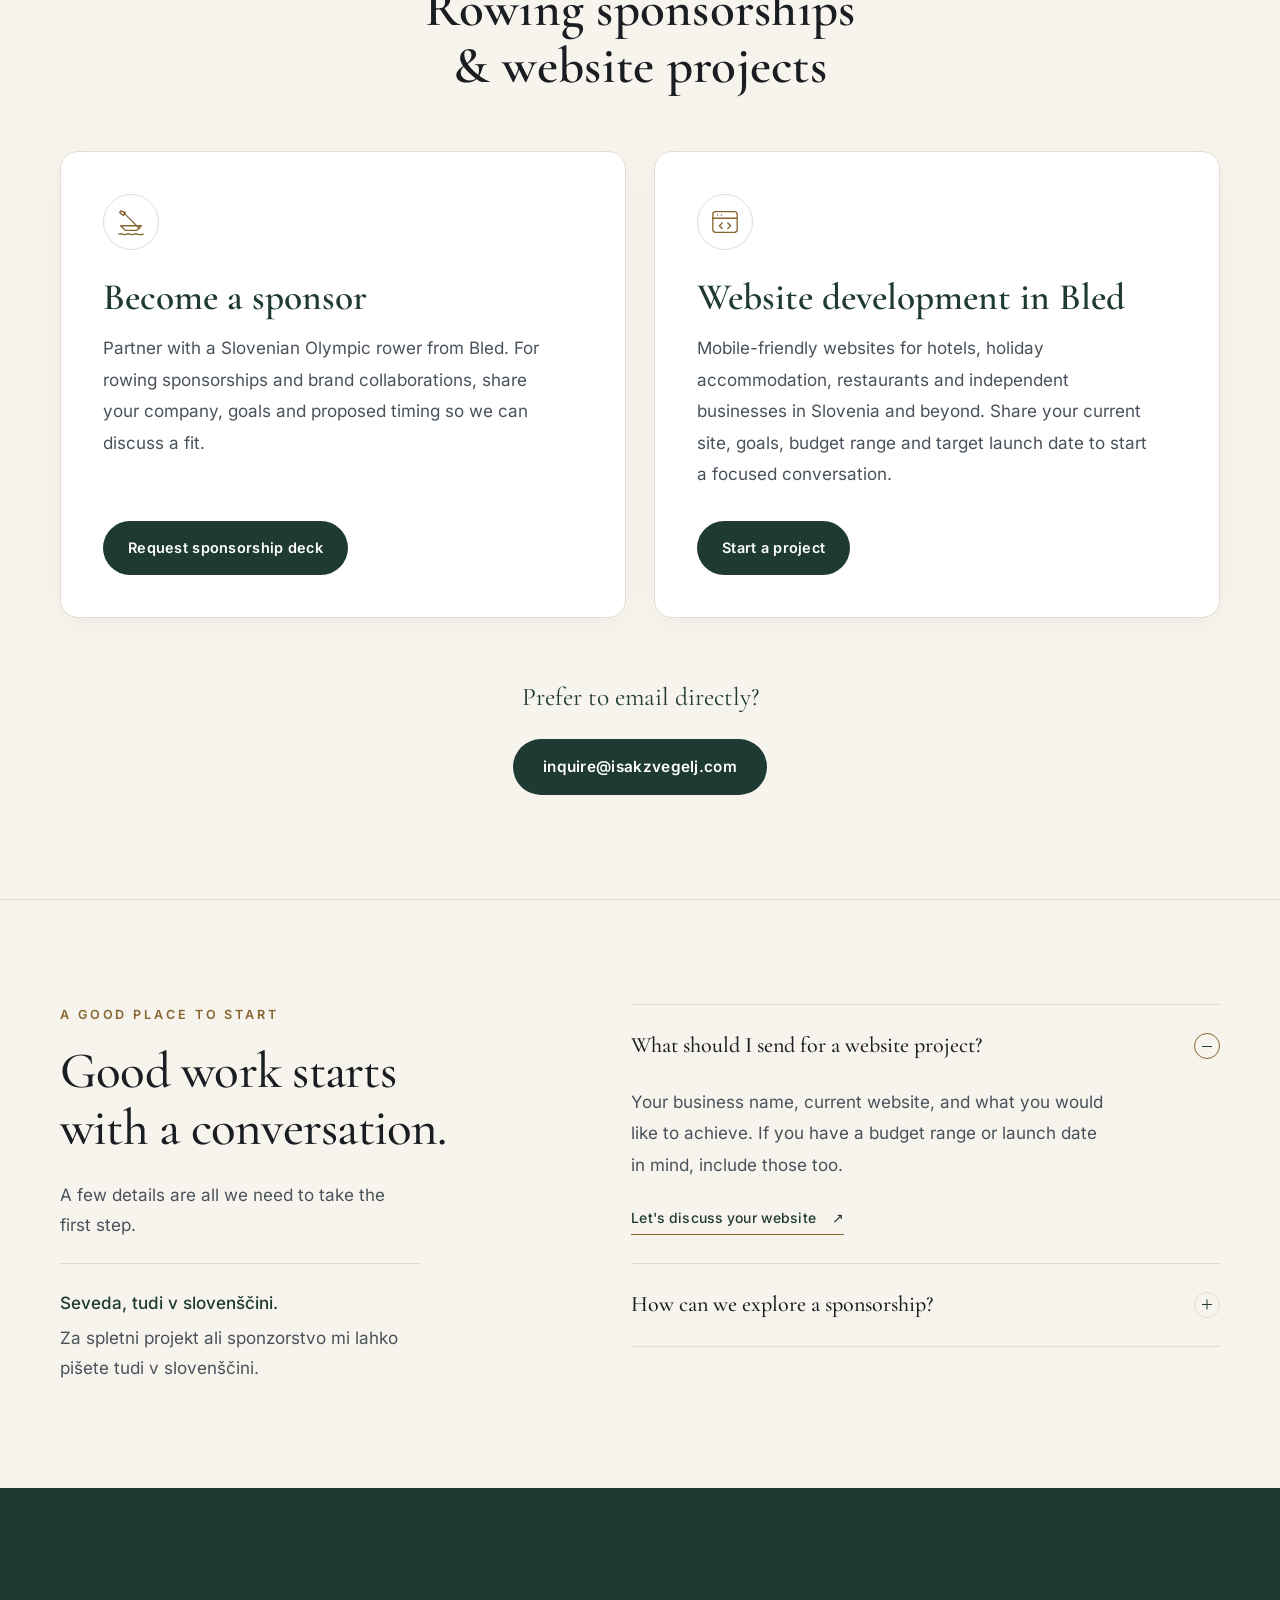
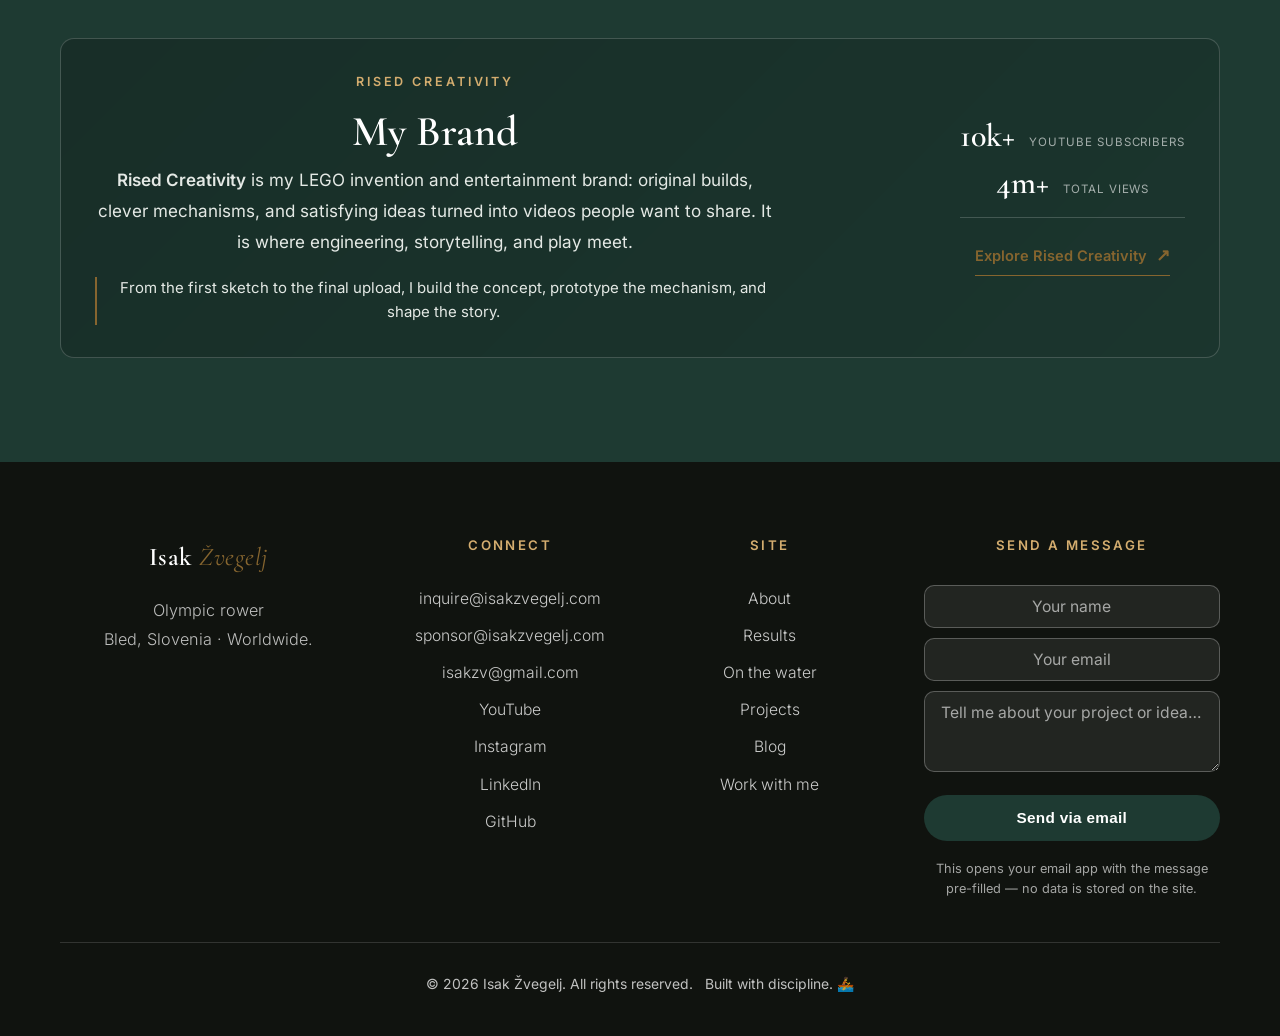
==== commit 87419bc3: "Lead the website portfolio with Villa Adora Bled" ====
--- a/index.html
+++ b/index.html
@@ -256,6 +256,12 @@
         <svg viewBox="0 0 24 24" width="20" height="20" fill="none" stroke="currentColor" stroke-width="2" stroke-linecap="round" stroke-linejoin="round" aria-hidden="true"><polyline points="15 18 9 12 15 6"></polyline></svg>
       </button>
       <div class="projects-grid" id="projectsTrack" role="region" aria-label="Websites I've built — scroll sideways to browse" tabindex="0">
+      <a class="project-card reveal" href="https://adorabled.com/" target="_blank" rel="noopener noreferrer" aria-label="Visit Villa Adora Bled website (opens in a new tab)">
+        <span class="proj-cat">Hotel · Booking · Lake Bled</span>
+        <h3>Villa Adora Bled</h3>
+        <p>An 1878 lakeside villa turned luxury hotel — direct-booking site with live availability.</p>
+        <span class="proj-link">adorabled.com →</span>
+      </a>
       <a class="project-card reveal" href="https://villa-pomona-bled.com" target="_blank" rel="noopener noreferrer" aria-label="Visit Villa Pomona Bled website (opens in a new tab)">
         <span class="proj-cat">Hotel · Bled</span>
         <h3>Villa Pomona Bled</h3>
@@ -280,12 +286,6 @@
         <p>Handcrafted pebble flip-flops — a fresh online home for a brand that feels like walking on the beach.</p>
         <span class="proj-link">try.zakistar.com →</span>
       </a>
-      <a class="project-card reveal" href="https://adorabled.com/" target="_blank" rel="noopener noreferrer" aria-label="Visit Villa Adora Bled website (opens in a new tab)">
-        <span class="proj-cat">Hotel · Booking · Lake Bled</span>
-        <h3>Villa Adora Bled</h3>
-        <p>An 1878 lakeside villa turned luxury hotel — direct-booking site with live availability.</p>
-        <span class="proj-link">adorabled.com →</span>
-      </a>
       </div>
       <button class="projects-arrow next" id="projNext" type="button" aria-label="Next project" aria-controls="projectsTrack">
         <svg viewBox="0 0 24 24" width="20" height="20" fill="none" stroke="currentColor" stroke-width="2" stroke-linecap="round" stroke-linejoin="round" aria-hidden="true"><polyline points="9 18 15 12 9 6"></polyline></svg>
--- a/css/site.css
+++ b/css/site.css
@@ -446,13 +446,13 @@
 .prose pre{background:var(--green);color:var(--white);border-radius:var(--radius);padding:22px;overflow-x:auto;margin:0 0 20px;}
 .prose pre code{background:transparent;border:0;padding:0;color:inherit;}
 
-@media(max-width:860px){
+@media(max-width:980px){
   body.subpage .site-header .logo,
   body.subpage .site-header .nav-links a{color:var(--ink);}
 }
 
 /* ---------- Responsive ---------- */
-@media(max-width:860px){
+@media(max-width:980px){
   html.menu-open,body.menu-open{overflow:hidden;overscroll-behavior:none;}
   .hero-kicker{bottom:210px;}
   .logo{font-size:1.7rem;text-shadow:0 2px 14px rgba(0,0,0,.65);}
@@ -496,7 +496,7 @@
   [data-theme="dark"] .site-header.scrolled{background:rgba(16,19,15,.98);}
   .btn-ghost{-webkit-backdrop-filter:none;backdrop-filter:none;background:rgba(255,255,255,.12);}
 }
-@media(min-width:861px){
+@media(min-width:981px){
   .hero-content{transform:none;}
   .section-head,.about-text,.creator-head,.creator-story,.projects-cta,.project-card,.work-card,.work-email,.rowing-video-copy,.rised-card,.footer-brand,.footer-col,.result-slide{text-align:center;}
   .about-text .stats-row{justify-items:center;}
@@ -507,7 +507,7 @@
   .contact-form input,.contact-form textarea{text-align:center;}
   .rised-metrics div{justify-content:center;}
 }
-@media(max-width:860px){
+@media(max-width:980px){
   .results-marquee{overflow-x:auto;-webkit-mask-image:none;mask-image:none;padding-bottom:6px;}
   .results-marquee-track{animation:none;transform:none;}
   .results-marquee-set[aria-hidden="true"]{display:none;}
@@ -607,7 +607,7 @@
  .creator-gallery img{transition:transform 1s var(--ease-out);}
  .creator-gallery figure:hover img{transform:scale(1.035);}
 }
-@media(max-width:860px){
+@media(max-width:980px){
  .questions-layout{grid-template-columns:1fr;gap:32px;max-width:650px;}
  .questions-intro>p:not(.eyebrow){max-width:460px;}
  .work-card{padding:32px;}
@@ -645,7 +645,7 @@
 .hero-actions .btn-light{background:var(--green);color:var(--white);border:1px solid var(--green);}
 .hero-actions .btn-ghost{border:1px solid var(--line);color:var(--ink);background:transparent;backdrop-filter:none;-webkit-backdrop-filter:none;}
 .hero-actions .btn:hover{border-color:var(--gold);}
-@media(max-width:860px){
+@media(max-width:980px){
  .hero-photo{height:62svh;min-height:350px;max-height:640px;}
  .hero-content{grid-template-columns:1fr;gap:26px;padding:34px 0 40px;}
  .hero-actions{justify-content:flex-start;flex-wrap:wrap;gap:10px;}
@@ -689,7 +689,7 @@
 html.js .creator-gallery figure.reveal img{transform:scale(1.07);transition:transform 1.3s var(--ease-out);}
 html.js .creator-gallery figure.reveal.visible img{transform:scale(1);}
 @media(hover:hover) and (pointer:fine){html.js .creator-gallery figure.reveal.visible:hover img{transform:scale(1.035);}}
-@media(max-width:860px){
+@media(max-width:980px){
  .hero-photo{height:62svh;min-height:350px;max-height:640px;}
  .hero-photo .hero-media{object-position:50% 50%;}
  .hero-sub{font-size:1rem;}
@@ -699,3 +699,6 @@
  html.js .section-head.reveal .section-title{opacity:1;translate:none;transition:none;}
  html.js .creator-gallery figure.reveal img,html.js .creator-gallery figure.reveal.visible:hover img{transform:none;transition:none;}
 }
+
+.site-header .logo{white-space:nowrap;flex-shrink:0;}
+.site-header .nav-links a{white-space:nowrap;}
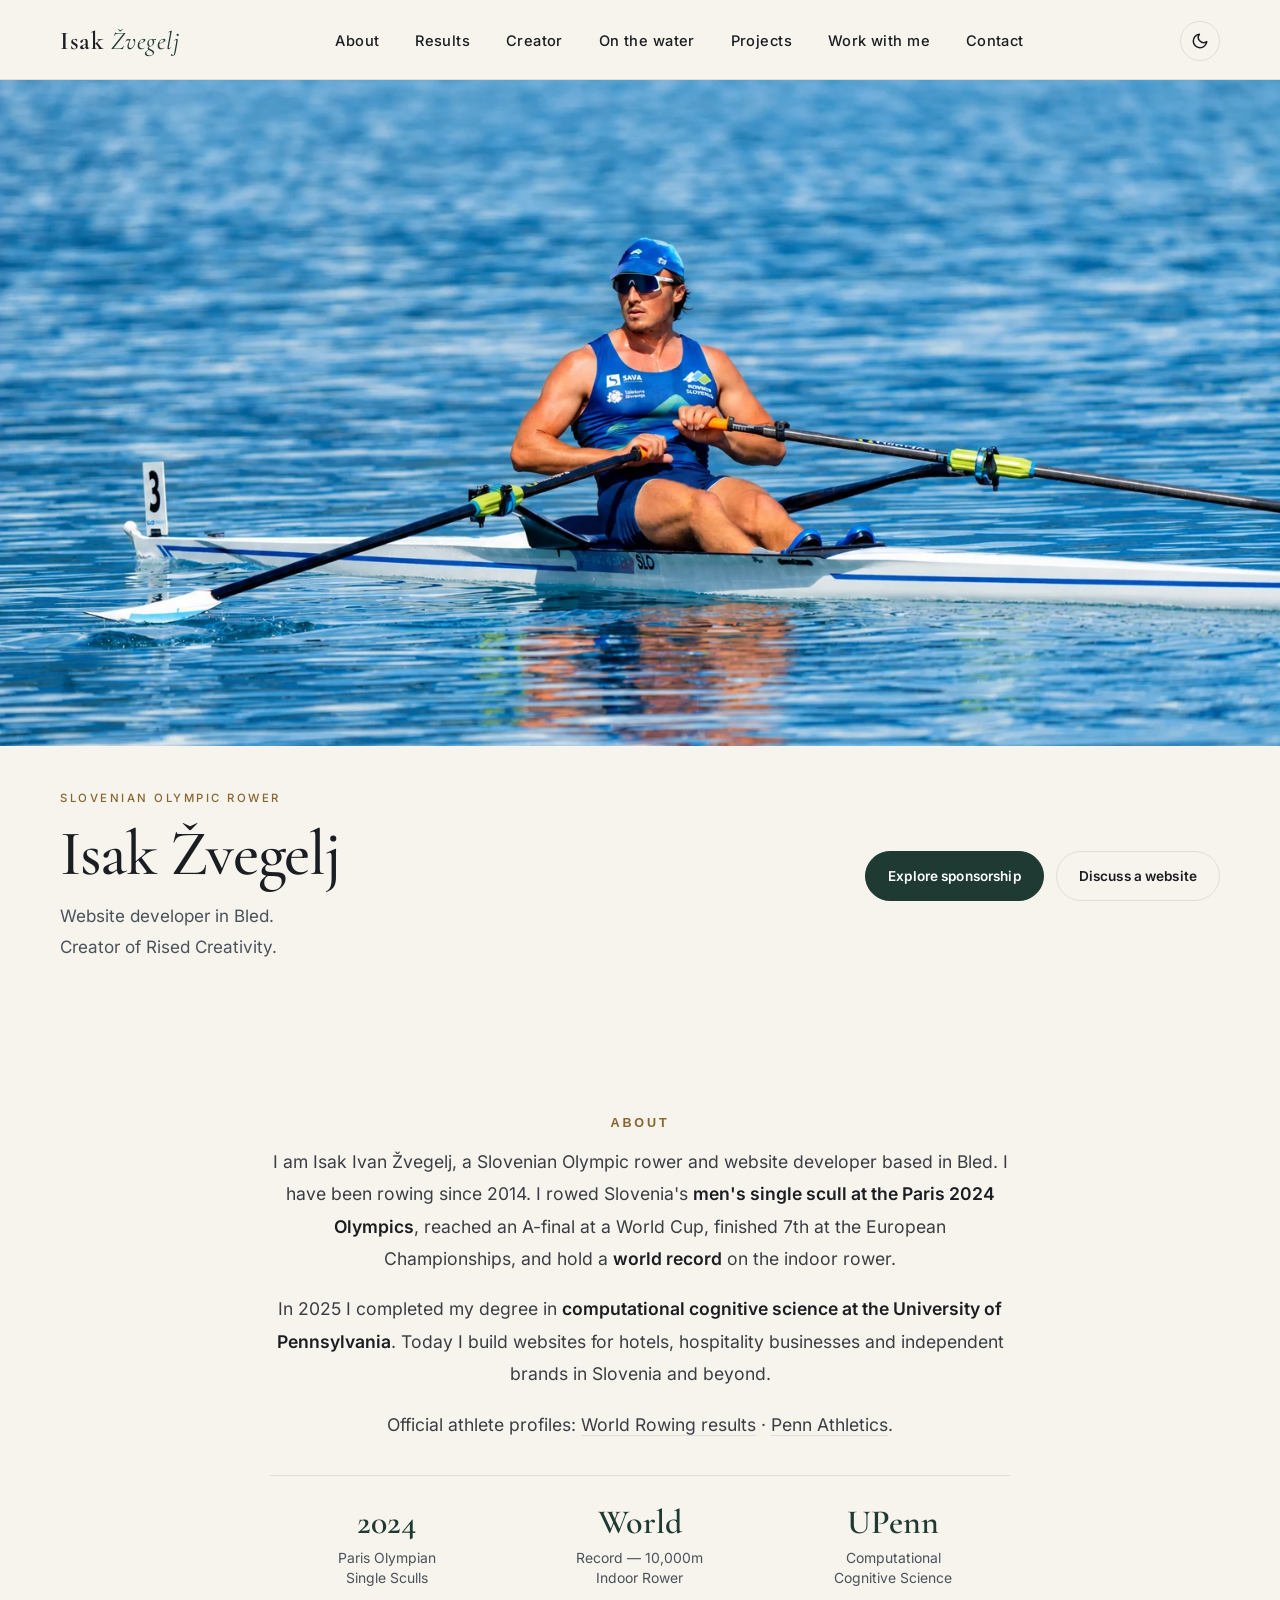
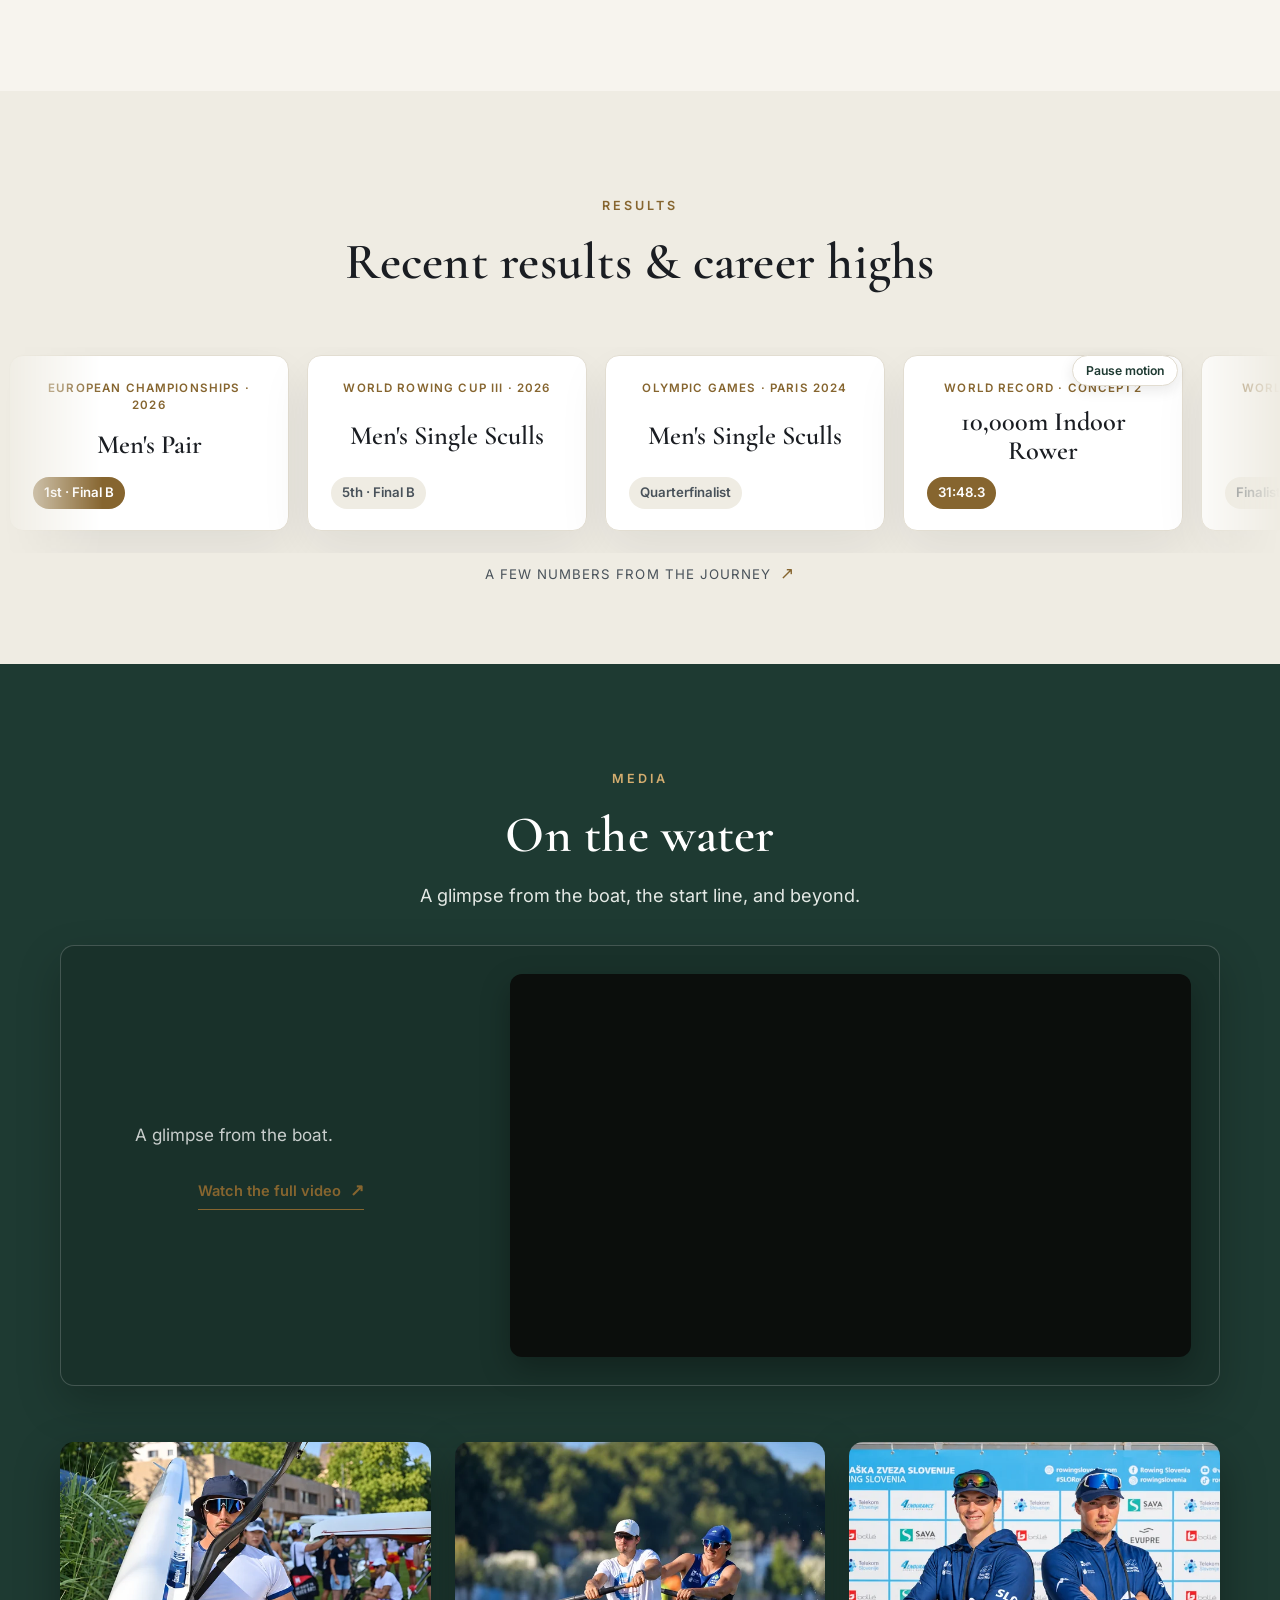
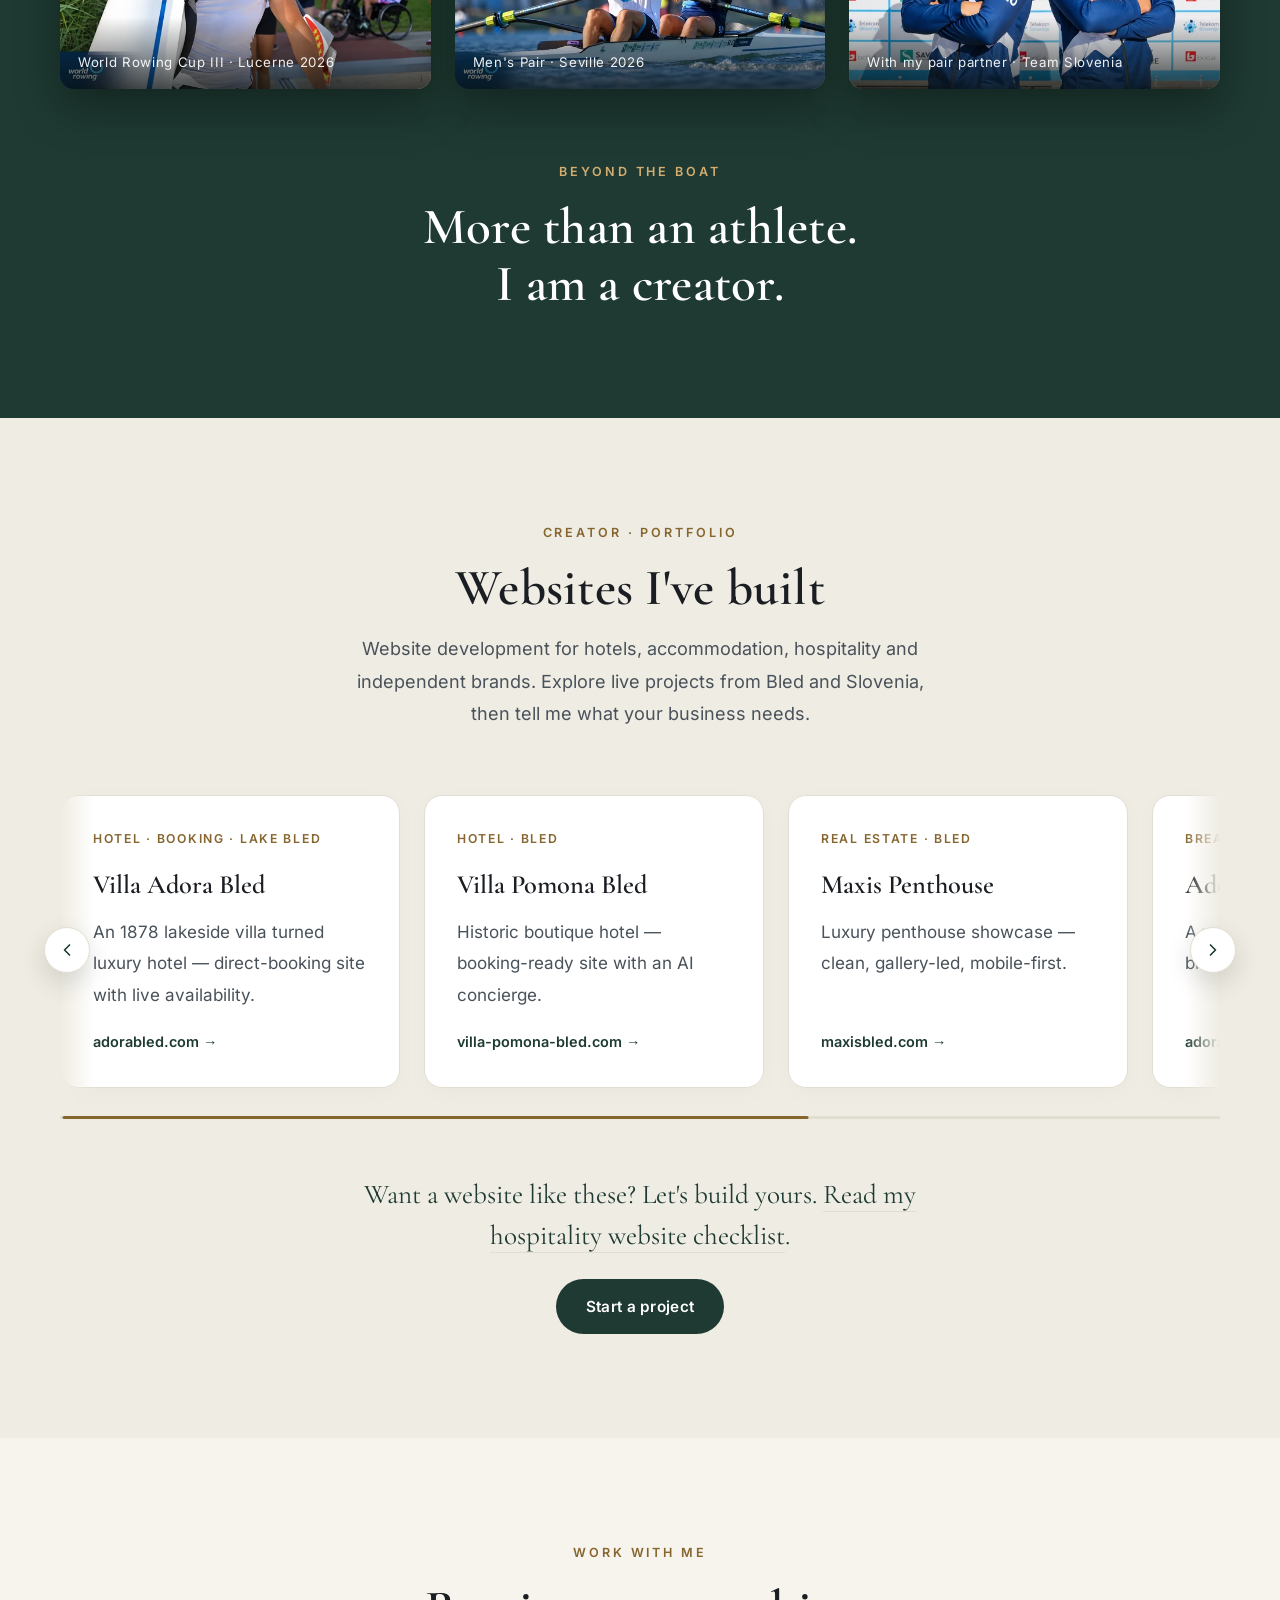
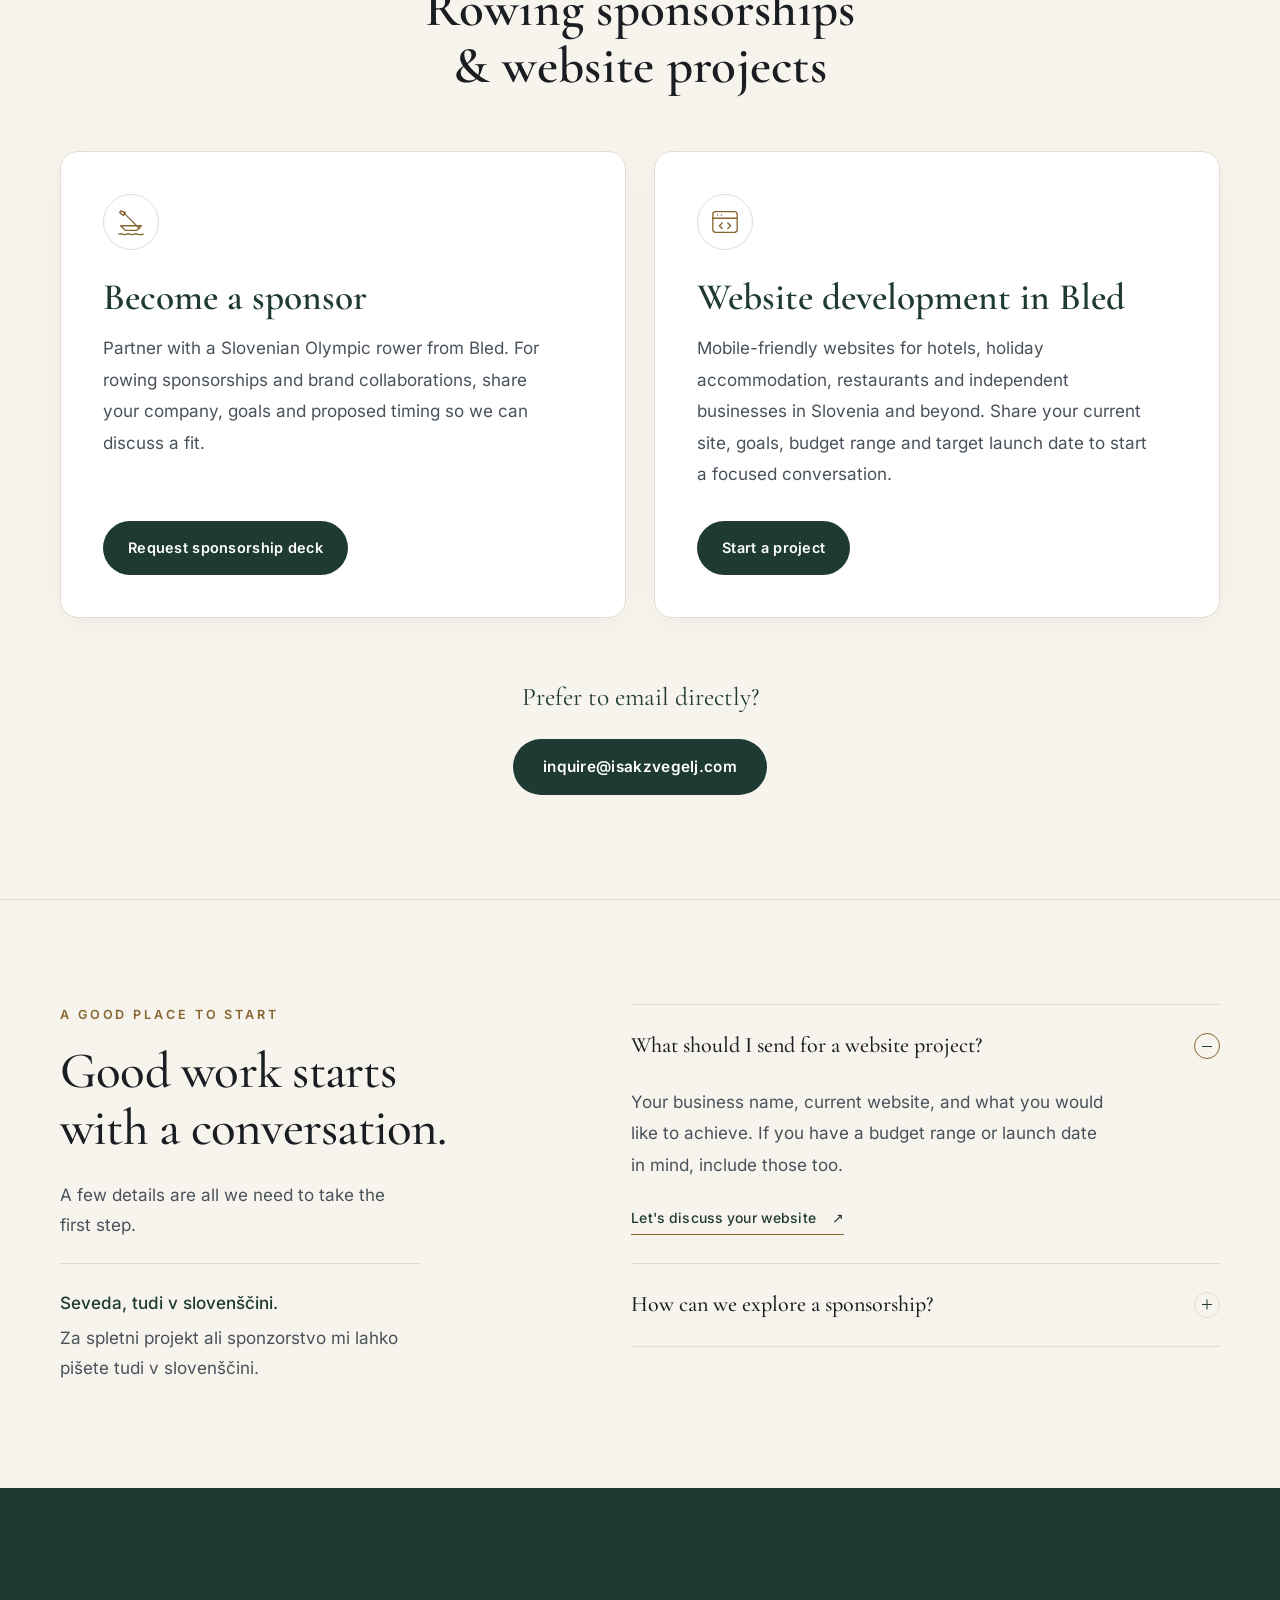
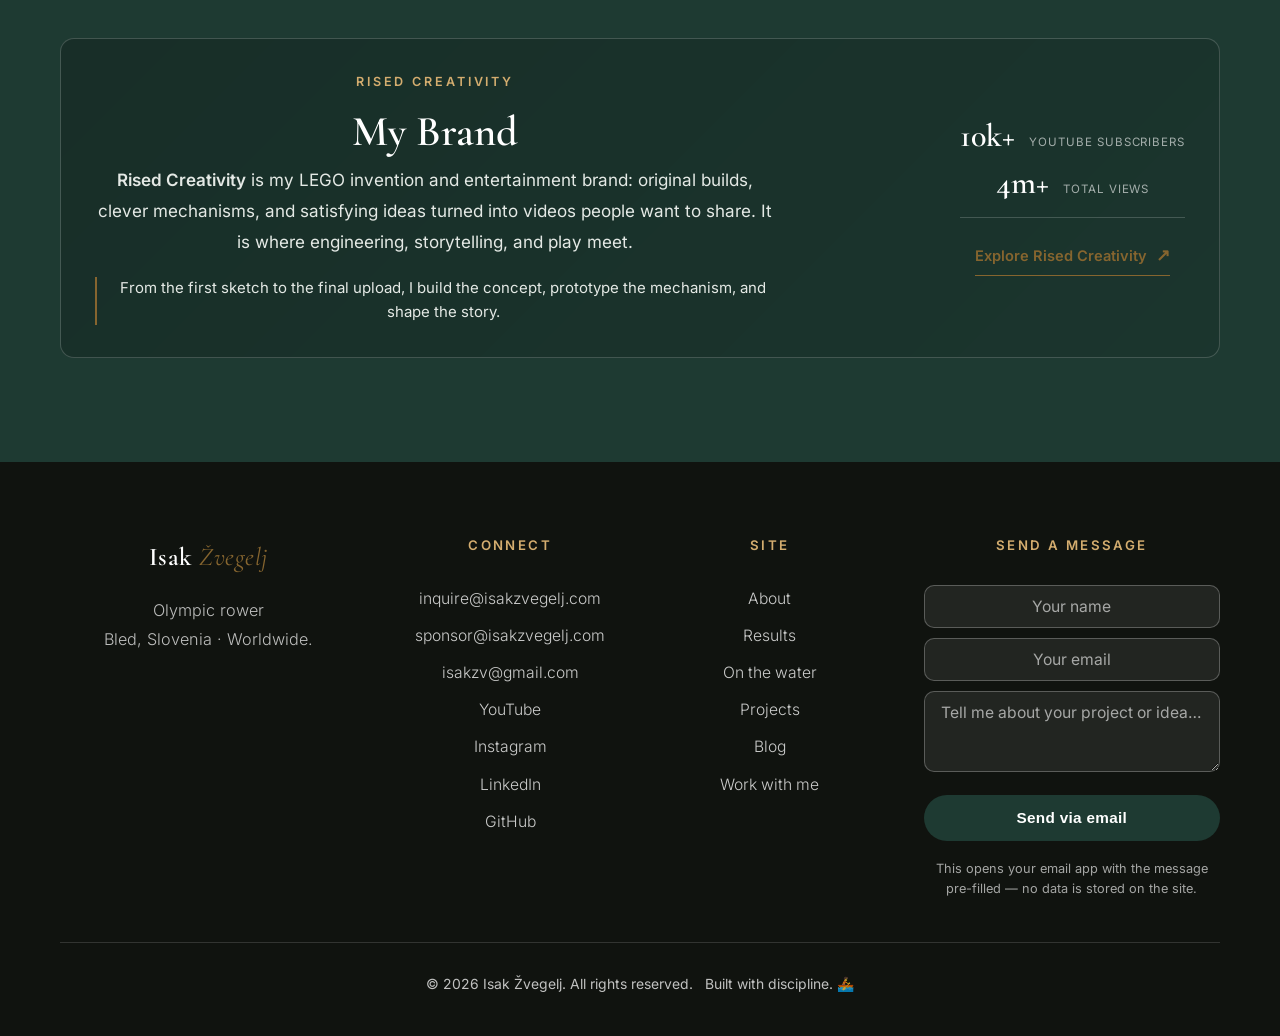
==== commit 94cf0b06: "Prepare natural AI colour variants for personal website photographs" ====
--- a/index.html
+++ b/index.html
@@ -9,7 +9,7 @@
 <meta property="og:description" content="Meet Isak Žvegelj, Slovenian Olympic rower and website developer. Explore rowing results and live projects, request a sponsorship deck or start a website project.">
 <meta property="og:type" content="website">
 <meta property="og:url" content="https://isakzvegelj.com/">
-<meta property="og:image" content="https://isakzvegelj.com/assets/img/social-share.jpg">
+<meta property="og:image" content="https://isakzvegelj.com/assets/img/colour-20261101/social-share-ai-colour-v1.jpg">
 <meta property="og:image:type" content="image/jpeg">
 <meta property="og:image:width" content="1200">
 <meta property="og:image:height" content="630">
@@ -32,7 +32,7 @@
       "@id": "https://isakzvegelj.com/#isak-zvegelj",
       "name": "Isak Žvegelj",
       "url": "https://isakzvegelj.com/",
-      "image": "https://isakzvegelj.com/assets/img/profile.webp",
+      "image": "https://isakzvegelj.com/assets/img/colour-20261101/profile-ai-colour-v1.webp",
       "description": "Isak Žvegelj is a Slovenian Olympic rower, world-record holder and website builder.",
       "jobTitle": "Olympic rower and website builder",
       "nationality": {
@@ -90,9 +90,9 @@
 <meta name="twitter:card" content="summary_large_image">
 <meta name="twitter:title" content="Isak Žvegelj | Olympic Rower &amp; Website Developer">
 <meta name="twitter:description" content="Meet Isak Žvegelj, Slovenian Olympic rower and website developer. Explore rowing results and live projects, request a sponsorship deck or start a website project.">
-<meta name="twitter:image" content="https://isakzvegelj.com/assets/img/social-share.jpg">
+<meta name="twitter:image" content="https://isakzvegelj.com/assets/img/colour-20261101/social-share-ai-colour-v1.jpg">
 <meta name="twitter:image:alt" content="Isak Žvegelj rowing for Slovenia on the water">
-<link rel="preload" as="image" href="assets/img/hero.webp" imagesrcset="assets/img/responsive/hero-960.webp 960w, assets/img/responsive/hero-1600.webp 1600w, assets/img/responsive/hero-2400.webp 2400w, assets/img/hero.webp 2880w, assets/img/hero-3840.webp 3840w" imagesizes="100vw" fetchpriority="high">
+<link rel="preload" as="image" href="assets/img/colour-20261101/hero-ai-colour-v1.webp" imagesrcset="assets/img/colour-20261101/hero-ai-colour-v1-960.webp 960w, assets/img/colour-20261101/hero-ai-colour-v1.webp 1536w" imagesizes="100vw" fetchpriority="high">
 <link rel="icon" type="image/svg+xml" href="assets/favicon.svg?v=simple-20261101">
 <link rel="alternate icon" href="assets/apple-touch-icon.png">
 <link rel="apple-touch-icon" href="assets/apple-touch-icon.png">
@@ -134,7 +134,7 @@
 <!-- HERO -->
 <section class="hero" id="home">
   <div class="hero-photo">
-  <img class="hero-media" src="assets/img/hero.webp" srcset="assets/img/responsive/hero-960.webp 960w, assets/img/responsive/hero-1600.webp 1600w, assets/img/responsive/hero-2400.webp 2400w, assets/img/hero.webp 2880w, assets/img/hero-3840.webp 3840w" sizes="100vw" width="2880" height="1920" alt="Isak Žvegelj rowing for Slovenia on the water" fetchpriority="high" decoding="async">
+  <img class="hero-media" src="assets/img/colour-20261101/hero-ai-colour-v1.webp" srcset="assets/img/colour-20261101/hero-ai-colour-v1-960.webp 960w, assets/img/colour-20261101/hero-ai-colour-v1.webp 1536w" sizes="100vw" width="1536" height="1024" alt="Isak Žvegelj rowing for Slovenia on the water" fetchpriority="high" decoding="async">
   <div class="hero-overlay"></div>
   </div>
   <div class="container hero-content">
@@ -154,7 +154,7 @@
 <section class="section" id="about">
   <div class="container about-grid">
     <div class="about-media reveal" id="aboutPortrait" aria-hidden="false">
-      <img src="assets/img/profile.webp" srcset="assets/img/responsive/profile-480.webp 480w, assets/img/profile.webp 1152w" sizes="220px" width="1152" height="1440" loading="lazy" decoding="async" alt="Portrait of Isak Žvegelj">
+      <img src="assets/img/colour-20261101/profile-ai-colour-v1.webp" srcset="assets/img/colour-20261101/profile-ai-colour-v1-480.webp 480w, assets/img/colour-20261101/profile-ai-colour-v1.webp 1122w" sizes="220px" width="1122" height="1402" loading="lazy" decoding="async" alt="Portrait of Isak Žvegelj">
     </div>
     <div class="about-text reveal">
       <button class="about-trigger" id="aboutTrigger" type="button" aria-expanded="false" aria-controls="aboutPortrait">
@@ -232,9 +232,9 @@
       </div>
     </div>
     <div class="creator-gallery reveal">
-      <figure><img src="assets/img/actionA.webp" srcset="assets/img/responsive/actionA-640.webp 640w, assets/img/actionA.webp 1600w" sizes="(max-width: 520px) 300px, (max-width: 860px) 80vw, 360px" width="1600" height="1066" loading="lazy" decoding="async" alt="Isak at the 2026 World Rowing Cup in Lucerne"><figcaption>World Rowing Cup III · Lucerne 2026</figcaption></figure>
-      <figure><img src="assets/img/actionB.webp" srcset="assets/img/responsive/actionB-640.webp 640w, assets/img/actionB.webp 1600w" sizes="(max-width: 520px) 300px, (max-width: 860px) 80vw, 360px" width="1600" height="1066" loading="lazy" decoding="async" alt="Isak (bow) racing the men's pair at the 2026 World Rowing Cup in Seville"><figcaption>Men's Pair · Seville 2026</figcaption></figure>
-      <figure><img src="assets/img/slo-pair-press.webp" srcset="assets/img/responsive/slo-pair-press-640.webp 640w, assets/img/slo-pair-press.webp 2000w" sizes="(max-width: 520px) 300px, (max-width: 860px) 80vw, 360px" width="2000" height="1333" loading="lazy" decoding="async" alt="Isak (right) with his pair partner at Team Slovenia press day"><figcaption>With my pair partner · Team Slovenia</figcaption></figure>
+      <figure><img src="assets/img/colour-20261101/actionA-ai-colour-v1.webp" srcset="assets/img/colour-20261101/actionA-ai-colour-v1-640.webp 640w, assets/img/colour-20261101/actionA-ai-colour-v1.webp 1536w" sizes="(max-width: 520px) 300px, (max-width: 860px) 80vw, 360px" width="1536" height="1024" loading="lazy" decoding="async" alt="Isak at the 2026 World Rowing Cup in Lucerne"><figcaption>World Rowing Cup III · Lucerne 2026</figcaption></figure>
+      <figure><img src="assets/img/colour-20261101/actionB-ai-colour-v1.webp" srcset="assets/img/colour-20261101/actionB-ai-colour-v1-640.webp 640w, assets/img/colour-20261101/actionB-ai-colour-v1.webp 1536w" sizes="(max-width: 520px) 300px, (max-width: 860px) 80vw, 360px" width="1536" height="1024" loading="lazy" decoding="async" alt="Isak (bow) racing the men's pair at the 2026 World Rowing Cup in Seville"><figcaption>Men's Pair · Seville 2026</figcaption></figure>
+      <figure><img src="assets/img/colour-20261101/slo-pair-press-ai-colour-v1.webp" srcset="assets/img/colour-20261101/slo-pair-press-ai-colour-v1-640.webp 640w, assets/img/colour-20261101/slo-pair-press-ai-colour-v1.webp 1536w" sizes="(max-width: 520px) 300px, (max-width: 860px) 80vw, 360px" width="1536" height="1024" loading="lazy" decoding="async" alt="Isak (right) with his pair partner at Team Slovenia press day"><figcaption>With my pair partner · Team Slovenia</figcaption></figure>
     </div>
     <div class="creator-head reveal">
       <p class="eyebrow">Beyond the boat</p>
